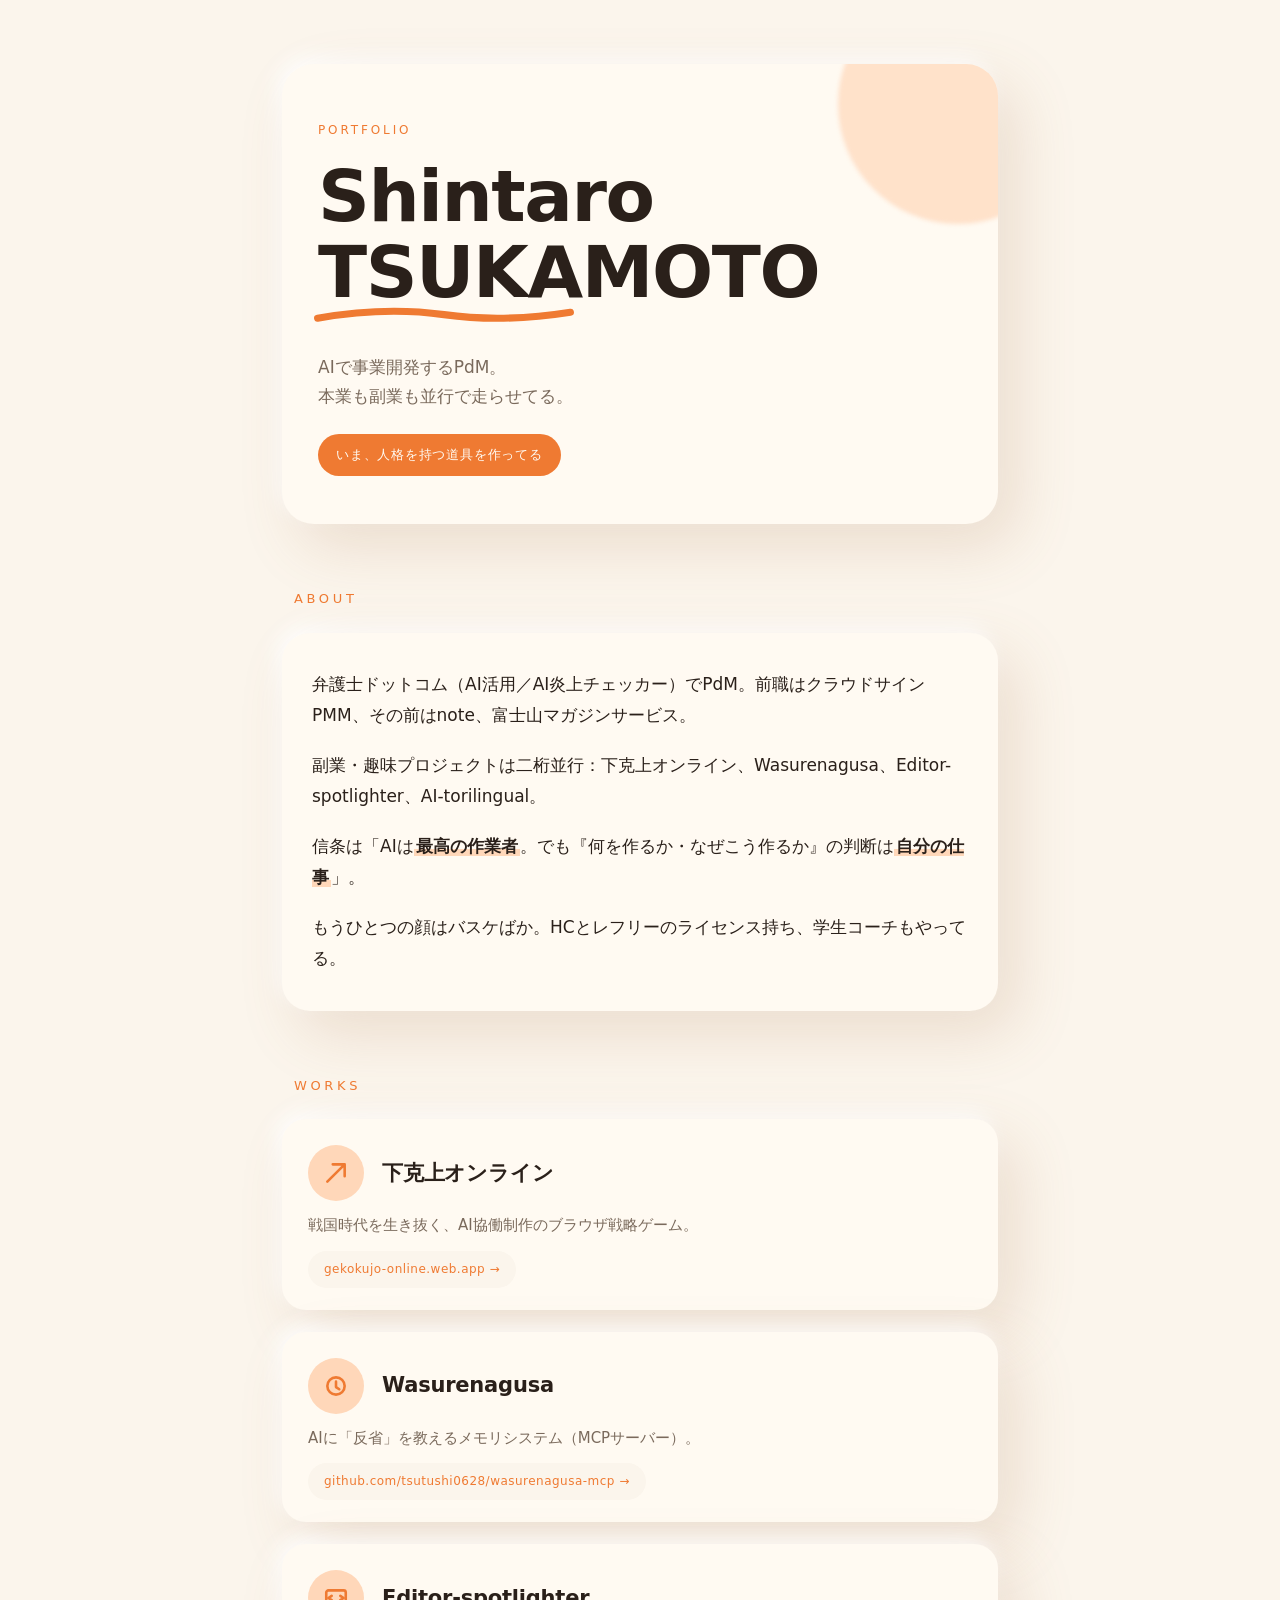
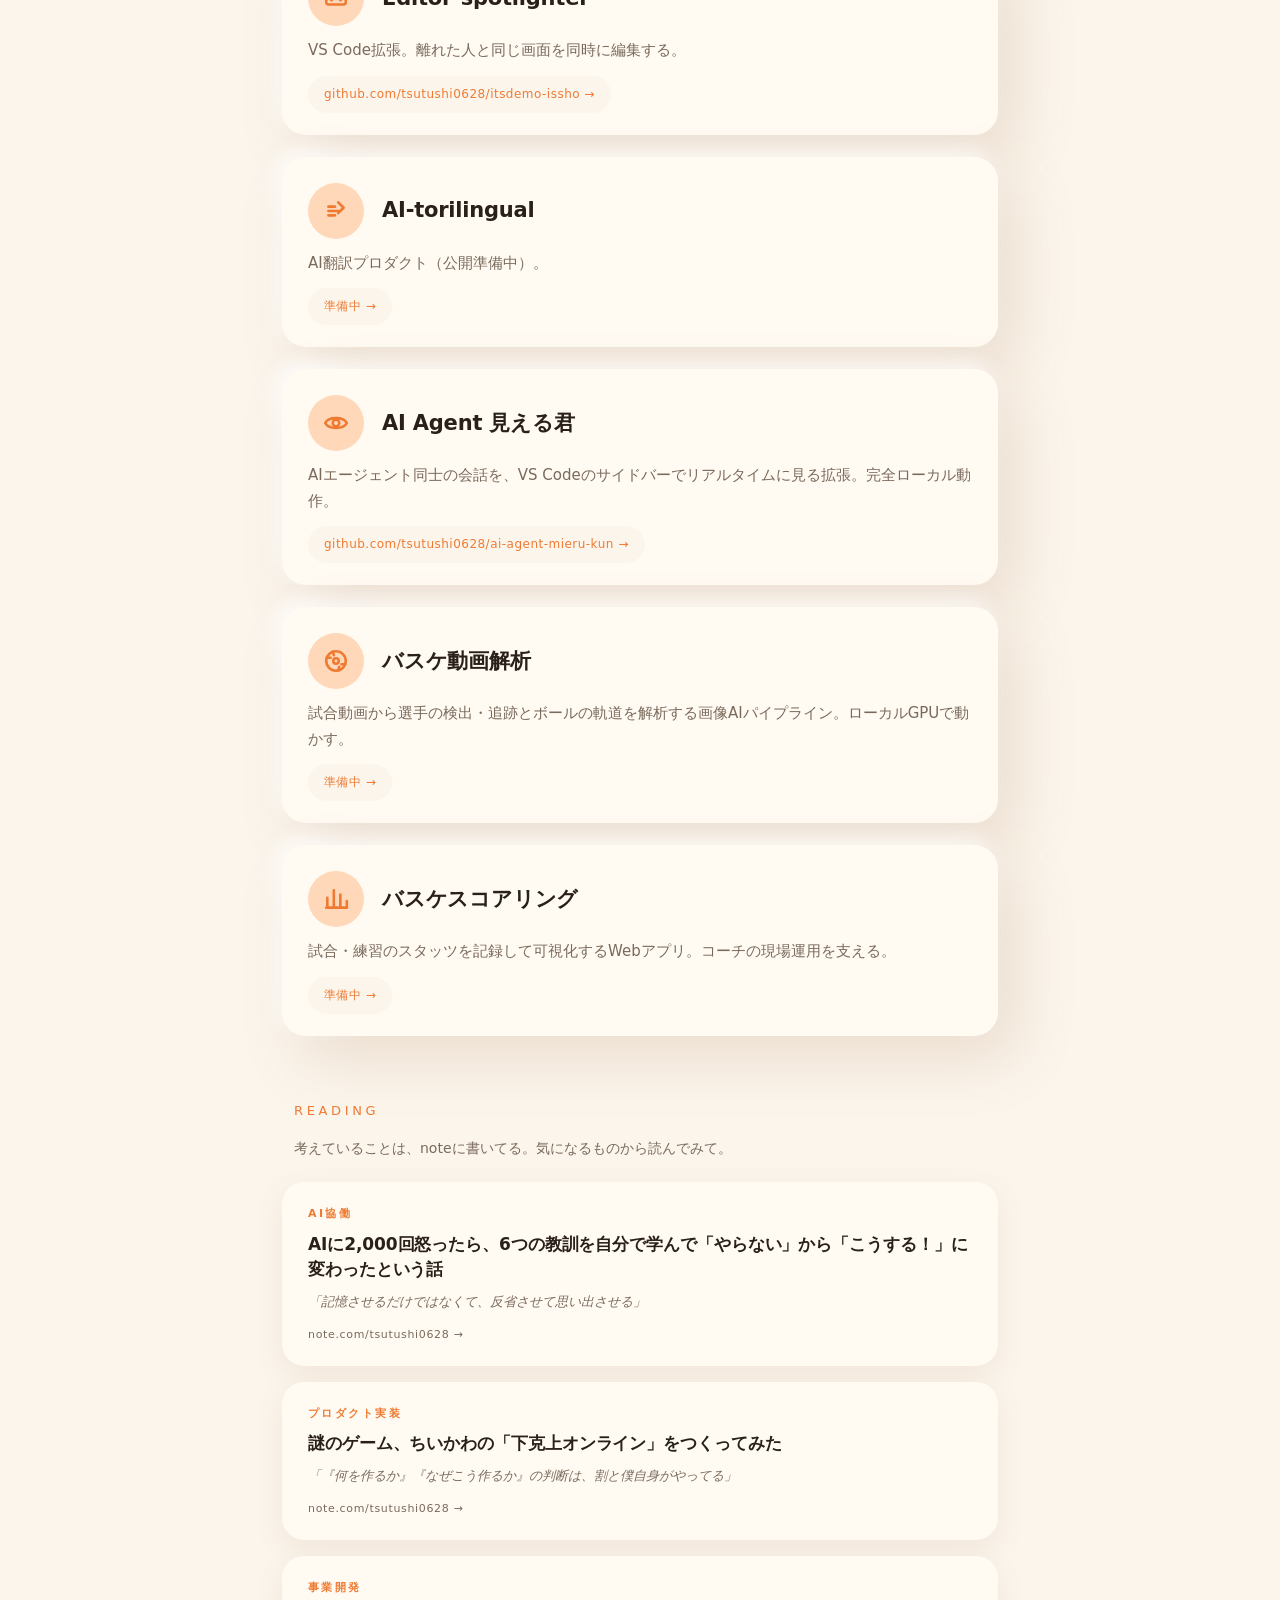
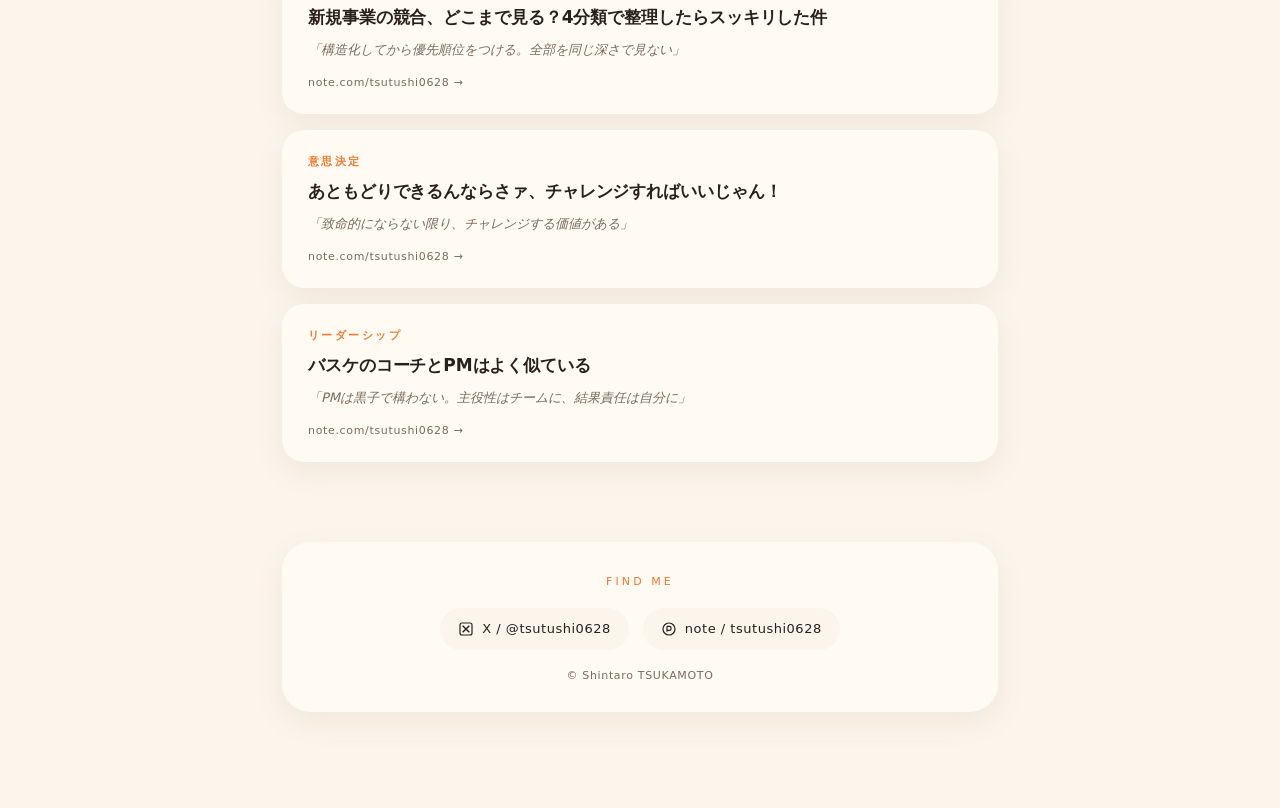
==== public/index.html @ 9234f8ce "feat(lp): Works に 見える君・バスケ動画解析・バスケスコアリング を追加 AI Agent 見える君は GitHub リポへリンク。バスケ2件は未デプロイのため準備中表示。  Co-A" ====
<!--
  Shintaro TSUKAMOTO — Personal LP（本実装版）
  Base: mockups/mock-03.html（SOFT / Neumorphism direction）
  Direction: 柔らかい曲面と影、オレンジは差し色。Hero → About → Works → Reading → Footer の縦リズム。CTAボタンは廃止し、note記事への着地で終わる導線。
-->
<!DOCTYPE html>
<html lang="ja">
<head>
<meta charset="UTF-8" />
<meta name="viewport" content="width=device-width, initial-scale=1.0" />
<title>Shintaro TSUKAMOTO — AIで事業開発するPdM</title>
<style>
  :root {
    --bg: #fbf5ec;
    --surface: #fffaf2;
    --ink: #2a201a;
    --mute: #7a6a5c;
    --orange: #ef7a32;
    --orange-soft: #ffd7b9;
    --shadow: 18px 22px 60px rgba(168, 110, 64, 0.18), -6px -8px 20px rgba(255, 255, 255, 0.9);
    --shadow-soft: 0 10px 28px rgba(168, 110, 64, 0.10);
  }
  * { box-sizing: border-box; margin: 0; padding: 0; }
  html, body { background: var(--bg); color: var(--ink); }
  body {
    font-family: "Hiragino Sans", "Helvetica Neue", "Inter", system-ui, sans-serif;
    font-weight: 400;
    line-height: 1.75;
    -webkit-font-smoothing: antialiased;
  }
  .page {
    max-width: 760px;
    margin: 0 auto;
    padding: 64px 22px 96px;
  }

  .hero {
    background: var(--surface);
    border-radius: 32px;
    padding: 56px 36px 48px;
    box-shadow: var(--shadow);
    position: relative;
    overflow: hidden;
  }
  .blob {
    position: absolute;
    width: 240px;
    height: 240px;
    background: var(--orange-soft);
    border-radius: 50%;
    top: -80px;
    right: -80px;
    opacity: 0.7;
    filter: blur(2px);
  }
  .hero-eyebrow {
    font-size: 12px;
    letter-spacing: 0.24em;
    color: var(--orange);
    text-transform: uppercase;
    margin-bottom: 18px;
  }
  .hero-name {
    font-size: clamp(40px, 9vw, 72px);
    font-weight: 600;
    letter-spacing: -0.02em;
    line-height: 1.05;
    position: relative;
    display: inline-block;
  }
  .underline-svg {
    display: block;
    margin: -6px 0 0 -4px;
    width: 260px;
    max-width: 80%;
  }
  .hero-role {
    margin-top: 28px;
    font-size: 17px;
    color: var(--mute);
    max-width: 460px;
    line-height: 1.65;
  }
  .hero-tag {
    display: inline-block;
    margin-top: 24px;
    background: var(--orange);
    color: #fffaf2;
    padding: 10px 18px;
    border-radius: 999px;
    font-size: 13px;
    letter-spacing: 0.06em;
  }

  .section { margin-top: 64px; }
  .section-title {
    font-size: 13px;
    letter-spacing: 0.28em;
    color: var(--orange);
    text-transform: uppercase;
    margin-bottom: 22px;
    padding-left: 12px;
  }
  .section-lead {
    font-size: 14px;
    color: var(--mute);
    line-height: 1.7;
    margin: -8px 0 22px;
    padding-left: 12px;
    max-width: 600px;
  }

  .about-card {
    background: var(--surface);
    border-radius: 28px;
    padding: 36px 30px;
    box-shadow: var(--shadow);
  }
  .about-card p {
    font-size: 17px;
    color: var(--ink);
    line-height: 1.85;
    margin-bottom: 18px;
  }
  .about-card p:last-child { margin-bottom: 0; }
  .about-card .accent-wave {
    background: linear-gradient(transparent 65%, var(--orange-soft) 65%);
    padding: 0 2px;
    font-weight: 600;
  }

  .works {
    display: flex;
    flex-direction: column;
    gap: 22px;
  }
  .work {
    background: var(--surface);
    border-radius: 24px;
    padding: 26px 26px 22px;
    box-shadow: var(--shadow);
    text-decoration: none;
    color: var(--ink);
    transition: transform 0.18s ease;
    display: block;
  }
  .work:hover { transform: translateY(-3px); }
  .work-row {
    display: flex;
    align-items: center;
    gap: 18px;
    margin-bottom: 12px;
  }
  .work-emoji-circle {
    width: 56px;
    height: 56px;
    border-radius: 50%;
    background: var(--orange-soft);
    display: flex;
    align-items: center;
    justify-content: center;
    flex-shrink: 0;
  }
  .work-emoji-circle svg { width: 26px; height: 26px; }
  .work-title {
    font-size: 21px;
    font-weight: 600;
    letter-spacing: -0.01em;
  }
  .work-desc {
    font-size: 15px;
    color: var(--mute);
    line-height: 1.7;
    margin-bottom: 12px;
  }
  .work-link {
    display: inline-block;
    background: var(--bg);
    color: var(--orange);
    padding: 8px 16px;
    border-radius: 999px;
    font-size: 12px;
    letter-spacing: 0.04em;
  }

  .readings {
    display: flex;
    flex-direction: column;
    gap: 16px;
  }
  .reading {
    background: var(--surface);
    border-radius: 22px;
    padding: 22px 26px;
    box-shadow: var(--shadow-soft);
    text-decoration: none;
    color: var(--ink);
    display: flex;
    flex-direction: column;
    gap: 8px;
    transition: transform 0.18s ease, box-shadow 0.18s ease;
  }
  .reading:hover {
    transform: translateY(-2px);
    box-shadow: var(--shadow);
  }
  .reading-cat {
    font-size: 11px;
    letter-spacing: 0.22em;
    color: var(--orange);
    text-transform: uppercase;
    font-weight: 600;
  }
  .reading-title {
    font-size: 17px;
    font-weight: 600;
    line-height: 1.5;
    letter-spacing: -0.005em;
  }
  .reading-quote {
    font-size: 13px;
    color: var(--mute);
    line-height: 1.7;
    font-style: italic;
  }
  .reading-meta {
    margin-top: 4px;
    font-size: 11px;
    letter-spacing: 0.06em;
    color: var(--mute);
  }

  footer.foot {
    margin-top: 80px;
    background: var(--surface);
    border-radius: 28px;
    padding: 30px 30px 26px;
    box-shadow: var(--shadow-soft);
    display: flex;
    flex-direction: column;
    gap: 16px;
    align-items: center;
    text-align: center;
  }
  .foot-label {
    font-size: 11px;
    letter-spacing: 0.28em;
    color: var(--orange);
    text-transform: uppercase;
  }
  .foot-social {
    display: flex;
    gap: 14px;
  }
  .foot-social a {
    display: inline-flex;
    align-items: center;
    gap: 8px;
    text-decoration: none;
    color: var(--ink);
    background: var(--bg);
    padding: 10px 18px;
    border-radius: 999px;
    font-size: 13px;
    letter-spacing: 0.04em;
    transition: transform 0.18s ease, color 0.18s ease;
  }
  .foot-social a:hover { transform: translateY(-2px); color: var(--orange); }
  .foot-social svg { width: 16px; height: 16px; }
  .foot-copy {
    font-size: 11px;
    color: var(--mute);
    letter-spacing: 0.06em;
  }
</style>
</head>
<body>
  <main class="page">

    <section class="hero">
      <div class="blob"></div>
      <div class="hero-eyebrow">Portfolio</div>
      <h1 class="hero-name">Shintaro<br />TSUKAMOTO</h1>
      <svg class="underline-svg" viewBox="0 0 220 18" xmlns="http://www.w3.org/2000/svg" aria-hidden="true">
        <path d="M3 12 Q 60 2 110 9 T 217 7" fill="none" stroke="#ef7a32" stroke-width="6" stroke-linecap="round" />
      </svg>
      <p class="hero-role">AIで事業開発するPdM。<br />本業も副業も並行で走らせてる。</p>
      <span class="hero-tag">いま、人格を持つ道具を作ってる</span>
    </section>

    <section class="section">
      <div class="section-title">About</div>
      <div class="about-card">
        <p>弁護士ドットコム（AI活用／AI炎上チェッカー）でPdM。前職はクラウドサインPMM、その前はnote、富士山マガジンサービス。</p>
        <p>副業・趣味プロジェクトは二桁並行：下克上オンライン、Wasurenagusa、Editor-spotlighter、AI-torilingual。</p>
        <p>信条は「AIは<span class="accent-wave">最高の作業者</span>。でも『何を作るか・なぜこう作るか』の判断は<span class="accent-wave">自分の仕事</span>」。</p>
        <p>もうひとつの顔はバスケばか。HCとレフリーのライセンス持ち、学生コーチもやってる。</p>
      </div>
    </section>

    <section class="section">
      <div class="section-title">Works</div>
      <div class="works">
        <a class="work" href="https://gekokujo-online.web.app" target="_blank" rel="noopener noreferrer">
          <div class="work-row">
            <div class="work-emoji-circle">
              <svg viewBox="0 0 24 24" fill="none" stroke="#ef7a32" stroke-width="2.4" stroke-linecap="round" stroke-linejoin="round"><path d="M4 20 L20 4 M9 4 H20 V15"/></svg>
            </div>
            <div class="work-title">下克上オンライン</div>
          </div>
          <p class="work-desc">戦国時代を生き抜く、AI協働制作のブラウザ戦略ゲーム。</p>
          <span class="work-link">gekokujo-online.web.app →</span>
        </a>
        <a class="work" href="https://github.com/tsutushi0628/wasurenagusa-mcp" target="_blank" rel="noopener noreferrer">
          <div class="work-row">
            <div class="work-emoji-circle">
              <svg viewBox="0 0 24 24" fill="none" stroke="#ef7a32" stroke-width="2.4" stroke-linecap="round" stroke-linejoin="round"><circle cx="12" cy="12" r="8"/><path d="M12 8 v5 l3 2"/></svg>
            </div>
            <div class="work-title">Wasurenagusa</div>
          </div>
          <p class="work-desc">AIに「反省」を教えるメモリシステム（MCPサーバー）。</p>
          <span class="work-link">github.com/tsutushi0628/wasurenagusa-mcp →</span>
        </a>
        <a class="work" href="https://github.com/tsutushi0628/itsdemo-issho" target="_blank" rel="noopener noreferrer">
          <div class="work-row">
            <div class="work-emoji-circle">
              <svg viewBox="0 0 24 24" fill="none" stroke="#ef7a32" stroke-width="2.4" stroke-linecap="round" stroke-linejoin="round"><rect x="3" y="5" width="18" height="13" rx="2"/><path d="M8 10 l-3 2 l3 2 M16 10 l3 2 l-3 2"/></svg>
            </div>
            <div class="work-title">Editor-spotlighter</div>
          </div>
          <p class="work-desc">VS Code拡張。離れた人と同じ画面を同時に編集する。</p>
          <span class="work-link">github.com/tsutushi0628/itsdemo-issho →</span>
        </a>
        <a class="work" href="#" target="_blank" rel="noopener noreferrer">
          <div class="work-row">
            <div class="work-emoji-circle">
              <svg viewBox="0 0 24 24" fill="none" stroke="#ef7a32" stroke-width="2.4" stroke-linecap="round" stroke-linejoin="round"><path d="M5 8 h6 M5 12 h10 M5 16 h6 M14 4 l5 5 l-5 5"/></svg>
            </div>
            <div class="work-title">AI-torilingual</div>
          </div>
          <p class="work-desc">AI翻訳プロダクト（公開準備中）。</p>
          <span class="work-link">準備中 →</span>
          <!-- URL未確定 -->
        </a>
        <a class="work" href="https://github.com/tsutushi0628/ai-agent-mieru-kun" target="_blank" rel="noopener noreferrer">
          <div class="work-row">
            <div class="work-emoji-circle">
              <svg viewBox="0 0 24 24" fill="none" stroke="#ef7a32" stroke-width="2.4" stroke-linecap="round" stroke-linejoin="round"><path d="M2 12 C5 6 19 6 22 12 C19 18 5 18 2 12 Z"/><circle cx="12" cy="12" r="3"/></svg>
            </div>
            <div class="work-title">AI Agent 見える君</div>
          </div>
          <p class="work-desc">AIエージェント同士の会話を、VS Codeのサイドバーでリアルタイムに見る拡張。完全ローカル動作。</p>
          <span class="work-link">github.com/tsutushi0628/ai-agent-mieru-kun →</span>
        </a>
        <a class="work" href="#" target="_blank" rel="noopener noreferrer">
          <div class="work-row">
            <div class="work-emoji-circle">
              <svg viewBox="0 0 24 24" fill="none" stroke="#ef7a32" stroke-width="2.4" stroke-linecap="round" stroke-linejoin="round"><circle cx="12" cy="12" r="9"/><circle cx="12" cy="12" r="2.5"/><path d="M3.5 9 H7 M17 15 H20.5 M9 3.4 L10 6.6 M14 20.6 L15 17.4"/></svg>
            </div>
            <div class="work-title">バスケ動画解析</div>
          </div>
          <p class="work-desc">試合動画から選手の検出・追跡とボールの軌道を解析する画像AIパイプライン。ローカルGPUで動かす。</p>
          <span class="work-link">準備中 →</span>
          <!-- ai-basketball-coach / OSS別リポ切り出し構想中 -->
        </a>
        <a class="work" href="#" target="_blank" rel="noopener noreferrer">
          <div class="work-row">
            <div class="work-emoji-circle">
              <svg viewBox="0 0 24 24" fill="none" stroke="#ef7a32" stroke-width="2.4" stroke-linecap="round" stroke-linejoin="round"><path d="M4 20 V11 M10 20 V4 M16 20 V8 M22 20 V14 M3 20 H22"/></svg>
            </div>
            <div class="work-title">バスケスコアリング</div>
          </div>
          <p class="work-desc">試合・練習のスタッツを記録して可視化するWebアプリ。コーチの現場運用を支える。</p>
          <span class="work-link">準備中 →</span>
          <!-- ai-basketball-coach / 未デプロイ -->
        </a>
      </div>
    </section>

    <section class="section">
      <div class="section-title">Reading</div>
      <p class="section-lead">考えていることは、noteに書いてる。気になるものから読んでみて。</p>
      <div class="readings">
        <a class="reading" href="https://note.com/tsutushi0628/n/nb92890b3700c" target="_blank" rel="noopener noreferrer">
          <span class="reading-cat">AI協働</span>
          <span class="reading-title">AIに2,000回怒ったら、6つの教訓を自分で学んで「やらない」から「こうする！」に変わったという話</span>
          <span class="reading-quote">「記憶させるだけではなくて、反省させて思い出させる」</span>
          <span class="reading-meta">note.com/tsutushi0628 →</span>
        </a>
        <a class="reading" href="https://note.com/tsutushi0628/n/nfb6c53230dd0" target="_blank" rel="noopener noreferrer">
          <span class="reading-cat">プロダクト実装</span>
          <span class="reading-title">謎のゲーム、ちいかわの「下克上オンライン」をつくってみた</span>
          <span class="reading-quote">「『何を作るか』『なぜこう作るか』の判断は、割と僕自身がやってる」</span>
          <span class="reading-meta">note.com/tsutushi0628 →</span>
        </a>
        <a class="reading" href="https://note.com/tsutushi0628/n/nbb21e98e69c5" target="_blank" rel="noopener noreferrer">
          <span class="reading-cat">事業開発</span>
          <span class="reading-title">新規事業の競合、どこまで見る？4分類で整理したらスッキリした件</span>
          <span class="reading-quote">「構造化してから優先順位をつける。全部を同じ深さで見ない」</span>
          <span class="reading-meta">note.com/tsutushi0628 →</span>
        </a>
        <a class="reading" href="https://note.com/tsutushi0628/n/n8602666b1f25" target="_blank" rel="noopener noreferrer">
          <span class="reading-cat">意思決定</span>
          <span class="reading-title">あともどりできるんならさァ、チャレンジすればいいじゃん！</span>
          <span class="reading-quote">「致命的にならない限り、チャレンジする価値がある」</span>
          <span class="reading-meta">note.com/tsutushi0628 →</span>
        </a>
        <a class="reading" href="https://note.com/tsutushi0628/n/n48415a218a15" target="_blank" rel="noopener noreferrer">
          <span class="reading-cat">リーダーシップ</span>
          <span class="reading-title">バスケのコーチとPMはよく似ている</span>
          <span class="reading-quote">「PMは黒子で構わない。主役性はチームに、結果責任は自分に」</span>
          <span class="reading-meta">note.com/tsutushi0628 →</span>
        </a>
      </div>
    </section>

    <footer class="foot">
      <div class="foot-label">Find me</div>
      <div class="foot-social">
        <a href="https://x.com/tsutushi0628" target="_blank" rel="noopener noreferrer" aria-label="X (@tsutushi0628)">
          <svg viewBox="0 0 24 24" fill="none" stroke="currentColor" stroke-width="1.8" aria-hidden="true">
            <rect x="3" y="3" width="18" height="18" rx="3"/>
            <path d="M7 7 L17 17 M17 7 L7 17" stroke-width="2.2"/>
          </svg>
          <span>X / @tsutushi0628</span>
        </a>
        <a href="https://note.com/tsutushi0628" target="_blank" rel="noopener noreferrer" aria-label="note (@tsutushi0628)">
          <svg viewBox="0 0 24 24" fill="none" stroke="currentColor" stroke-width="1.8" aria-hidden="true">
            <circle cx="12" cy="12" r="9"/>
            <path d="M9 8 V16 M9 8 H13 A2 2 0 0 1 15 10 V12 A2 2 0 0 1 13 14 H9" stroke-width="1.8"/>
          </svg>
          <span>note / tsutushi0628</span>
        </a>
      </div>
      <div class="foot-copy">© Shintaro TSUKAMOTO</div>
    </footer>

  </main>
</body>
</html>
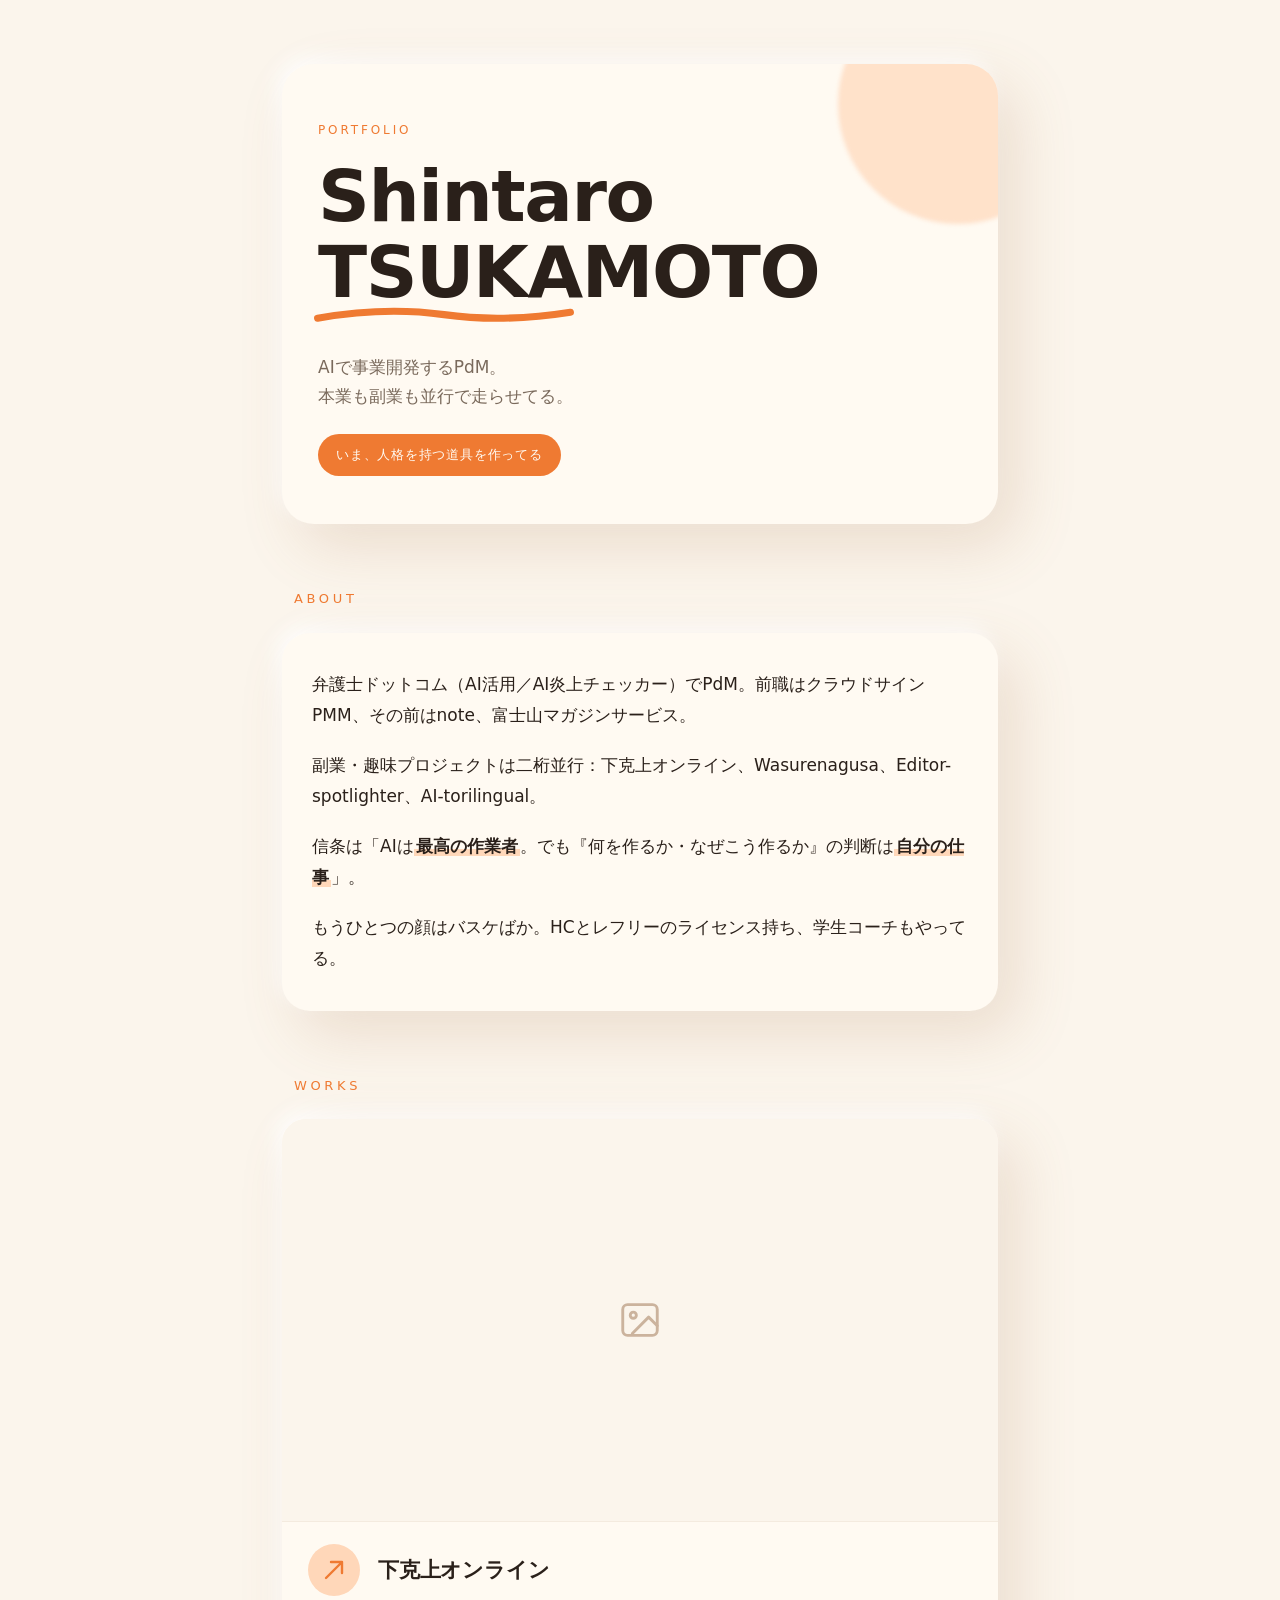
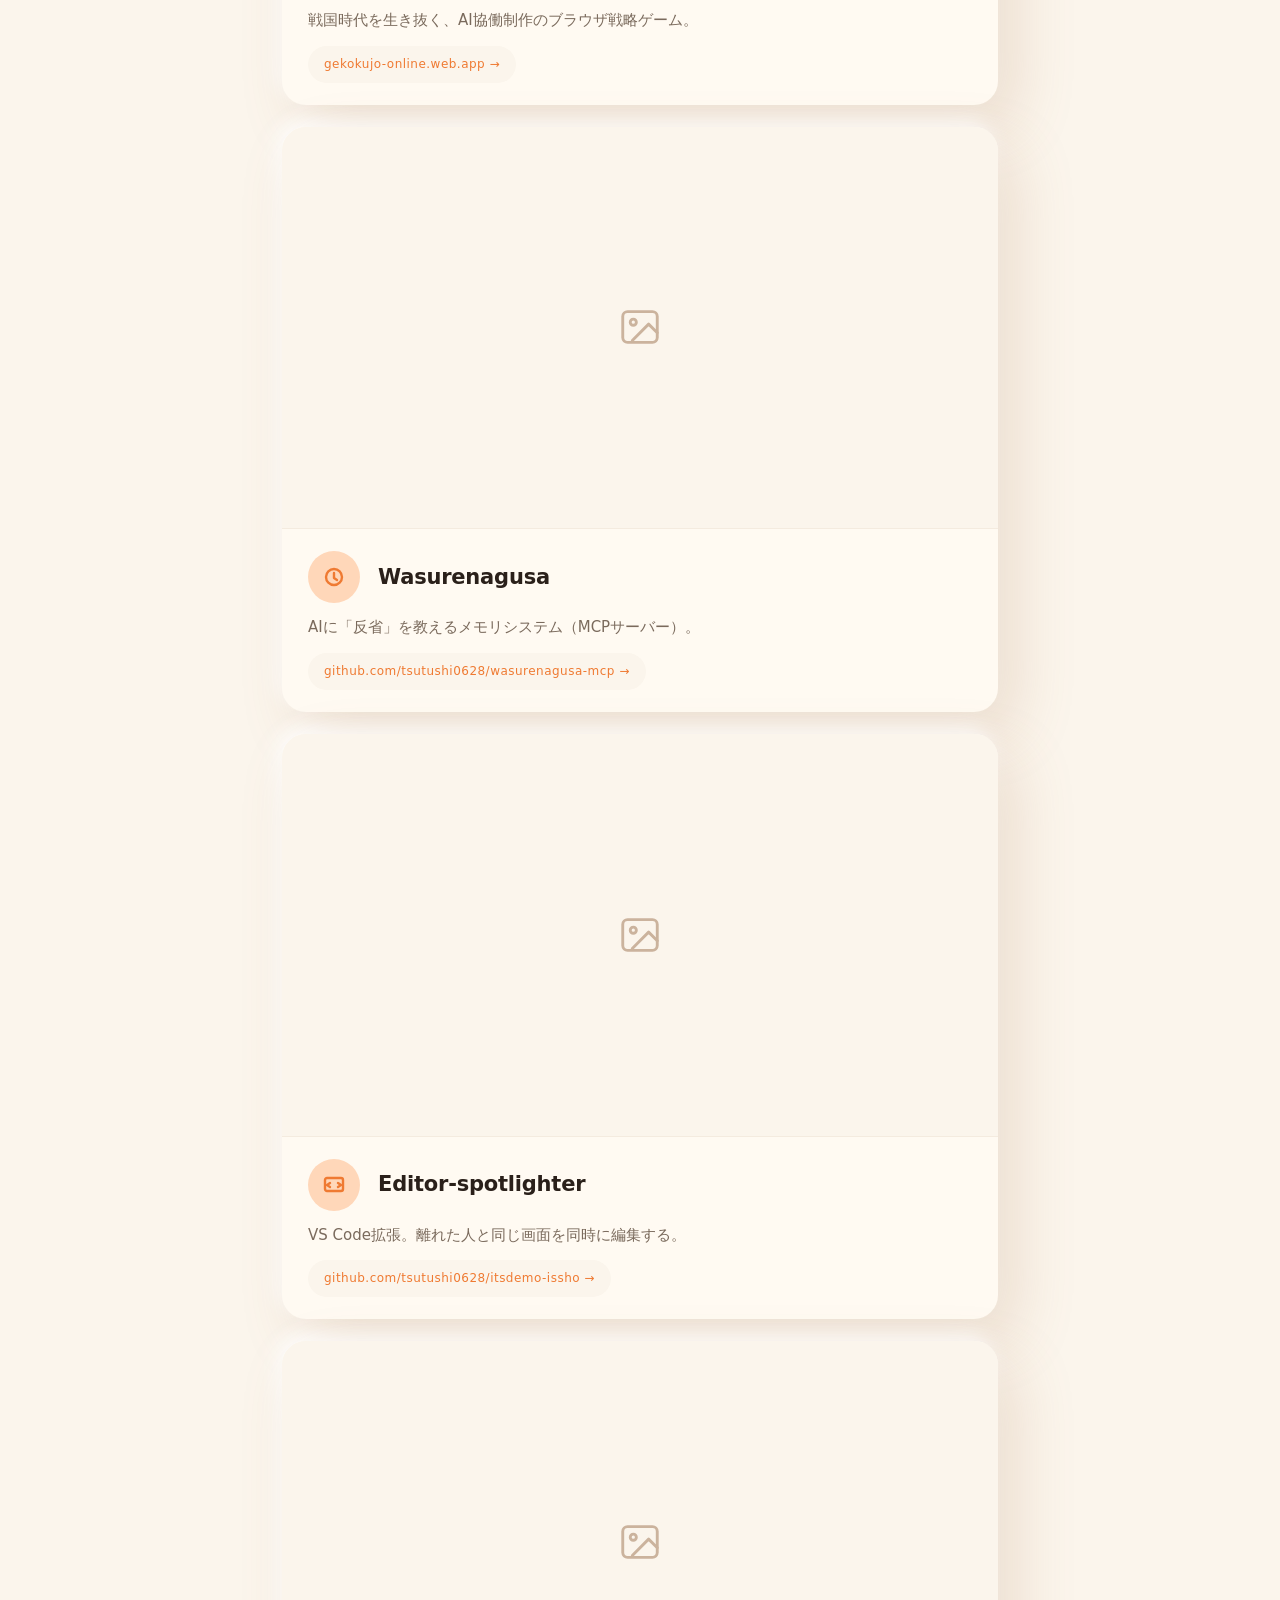
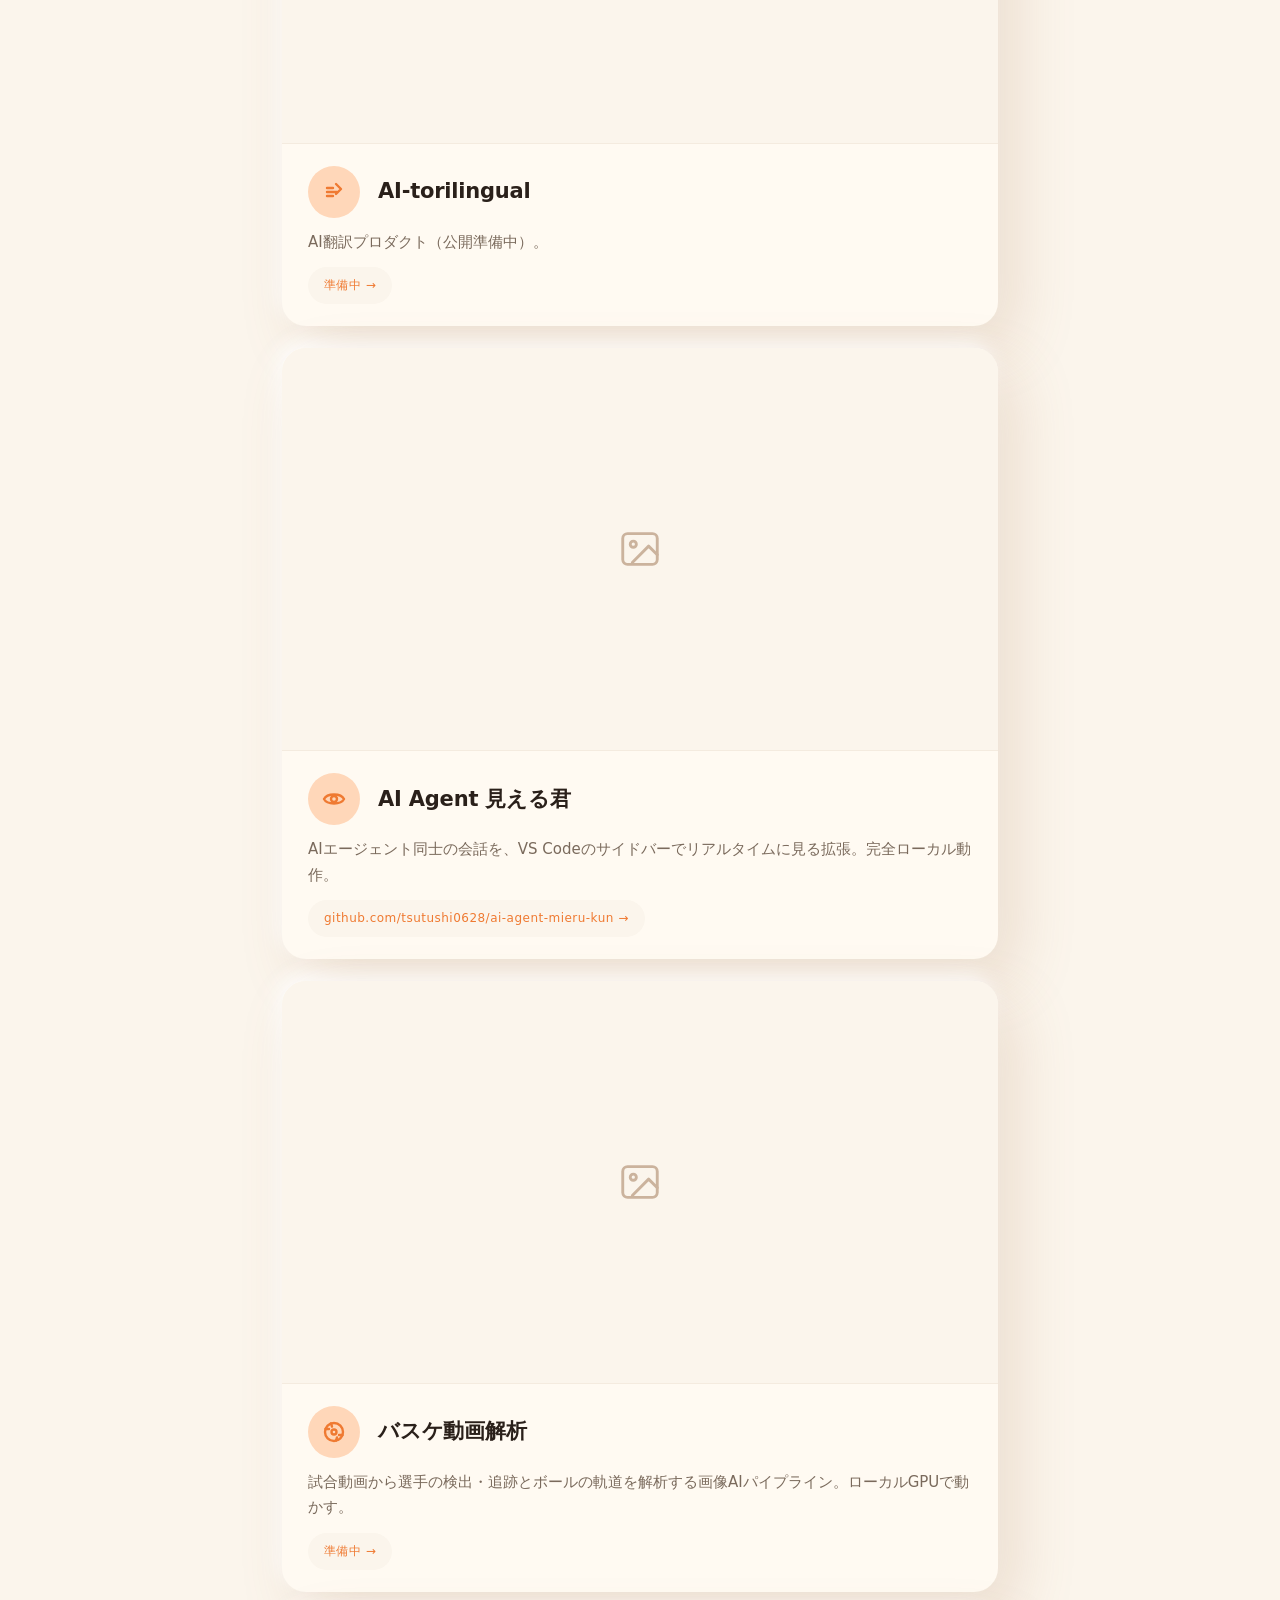
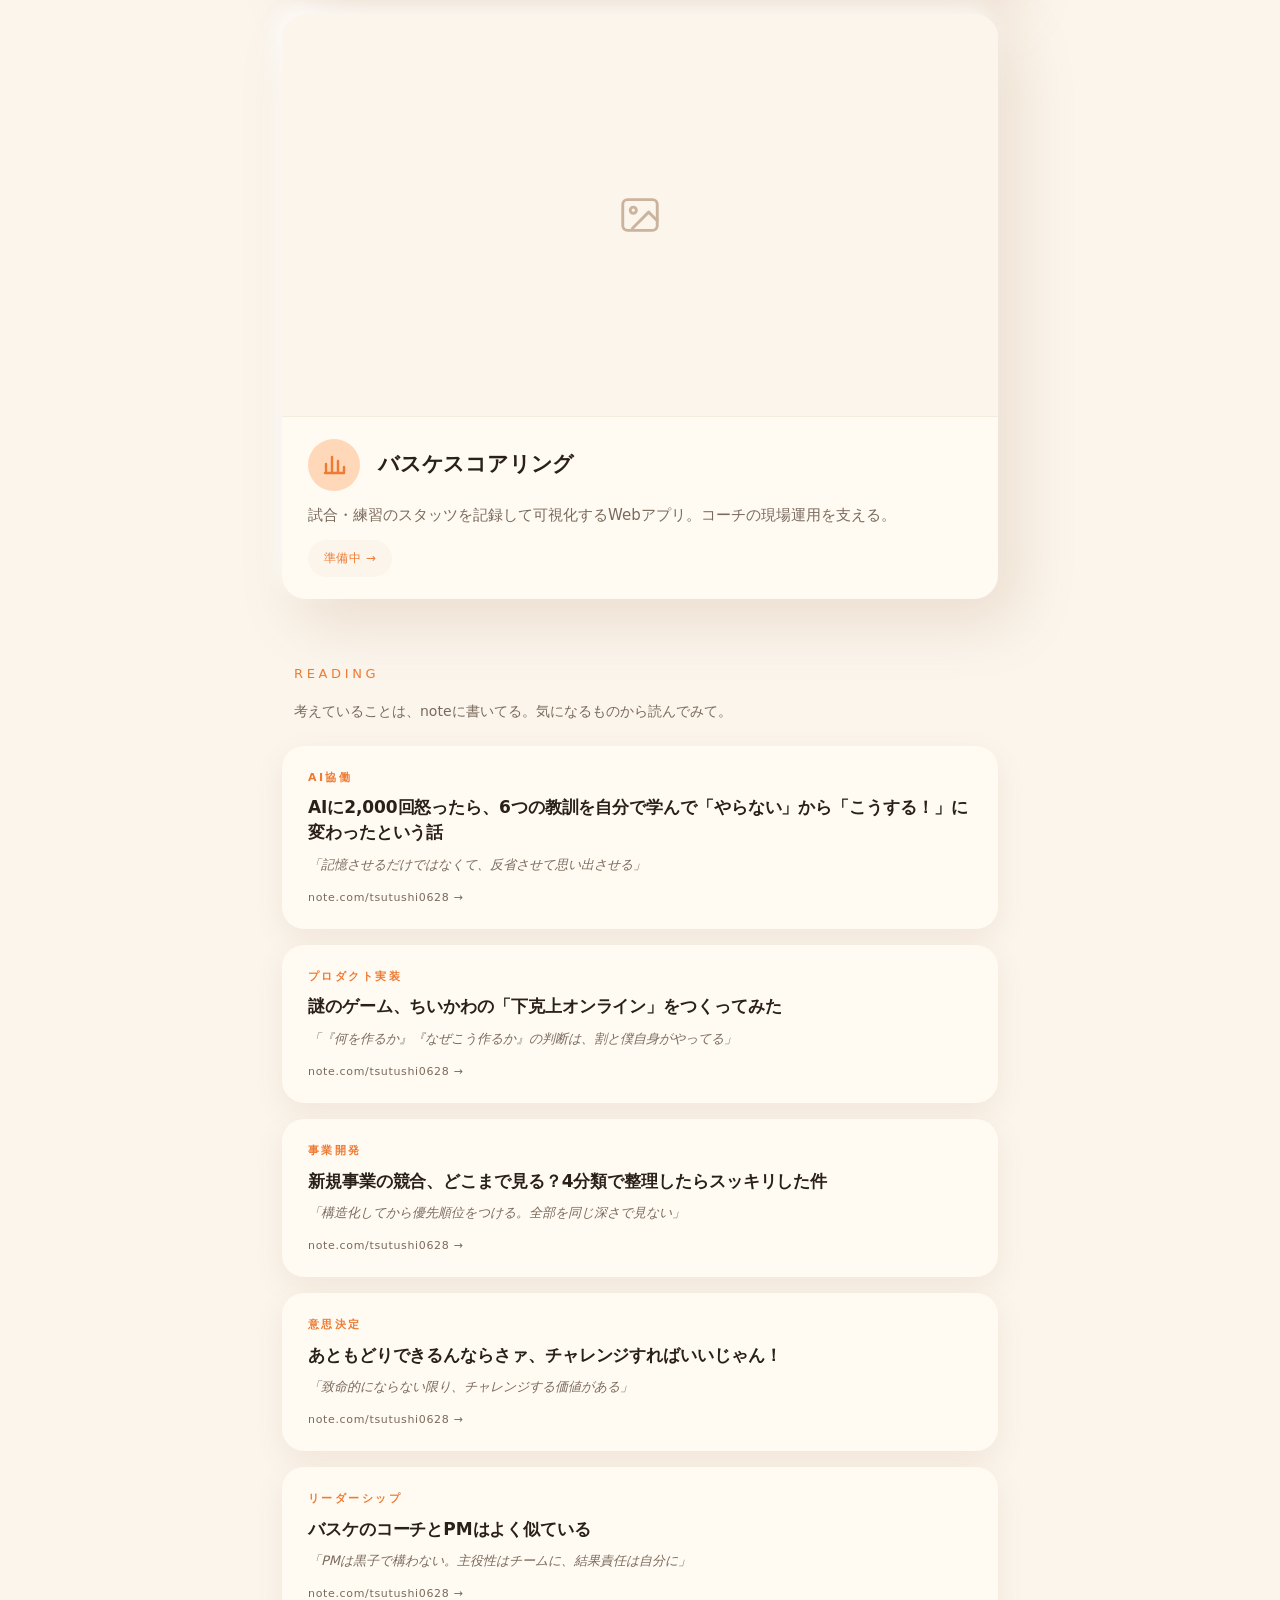
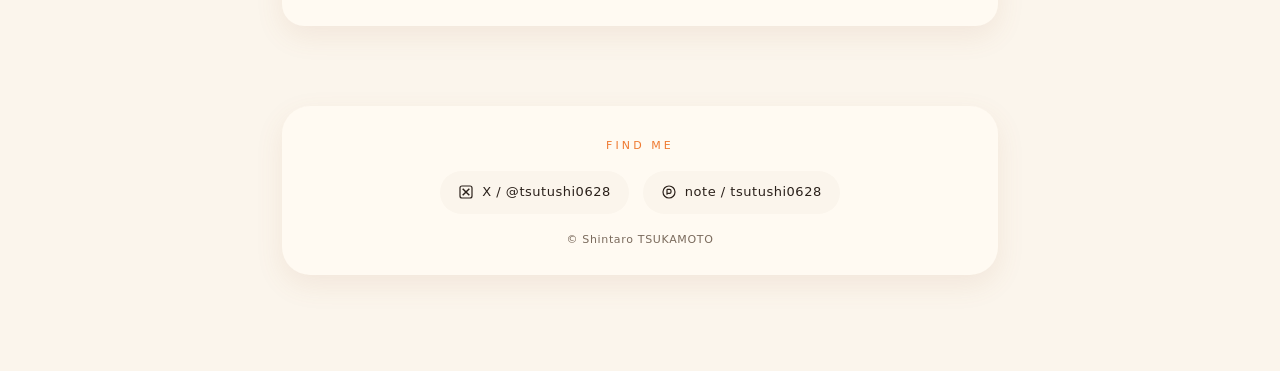
==== commit 6f993bb4: "feat(lp): CSSを外部化しWorksにスクショ枠を追加、軽く整える - インラインCSSを public/css/style.css へ分離 - 各プロダクトカードにスクリーンショット枠（i" ====
--- a/public/index.html
+++ b/public/index.html
@@ -1,7 +1,7 @@
 <!--
   Shintaro TSUKAMOTO — Personal LP（本実装版）
-  Base: mockups/mock-03.html（SOFT / Neumorphism direction）
-  Direction: 柔らかい曲面と影、オレンジは差し色。Hero → About → Works → Reading → Footer の縦リズム。CTAボタンは廃止し、note記事への着地で終わる導線。
+  Direction: SOFT / Neumorphism。柔らかい曲面と影、オレンジは差し色。
+  スタイルは css/style.css に外部化。Works 各カードにスクリーンショット枠（images/{slug}.png）。
 -->
 <!DOCTYPE html>
 <html lang="ja">
@@ -9,270 +9,7 @@
 <meta charset="UTF-8" />
 <meta name="viewport" content="width=device-width, initial-scale=1.0" />
 <title>Shintaro TSUKAMOTO — AIで事業開発するPdM</title>
-<style>
-  :root {
-    --bg: #fbf5ec;
-    --surface: #fffaf2;
-    --ink: #2a201a;
-    --mute: #7a6a5c;
-    --orange: #ef7a32;
-    --orange-soft: #ffd7b9;
-    --shadow: 18px 22px 60px rgba(168, 110, 64, 0.18), -6px -8px 20px rgba(255, 255, 255, 0.9);
-    --shadow-soft: 0 10px 28px rgba(168, 110, 64, 0.10);
-  }
-  * { box-sizing: border-box; margin: 0; padding: 0; }
-  html, body { background: var(--bg); color: var(--ink); }
-  body {
-    font-family: "Hiragino Sans", "Helvetica Neue", "Inter", system-ui, sans-serif;
-    font-weight: 400;
-    line-height: 1.75;
-    -webkit-font-smoothing: antialiased;
-  }
-  .page {
-    max-width: 760px;
-    margin: 0 auto;
-    padding: 64px 22px 96px;
-  }
-
-  .hero {
-    background: var(--surface);
-    border-radius: 32px;
-    padding: 56px 36px 48px;
-    box-shadow: var(--shadow);
-    position: relative;
-    overflow: hidden;
-  }
-  .blob {
-    position: absolute;
-    width: 240px;
-    height: 240px;
-    background: var(--orange-soft);
-    border-radius: 50%;
-    top: -80px;
-    right: -80px;
-    opacity: 0.7;
-    filter: blur(2px);
-  }
-  .hero-eyebrow {
-    font-size: 12px;
-    letter-spacing: 0.24em;
-    color: var(--orange);
-    text-transform: uppercase;
-    margin-bottom: 18px;
-  }
-  .hero-name {
-    font-size: clamp(40px, 9vw, 72px);
-    font-weight: 600;
-    letter-spacing: -0.02em;
-    line-height: 1.05;
-    position: relative;
-    display: inline-block;
-  }
-  .underline-svg {
-    display: block;
-    margin: -6px 0 0 -4px;
-    width: 260px;
-    max-width: 80%;
-  }
-  .hero-role {
-    margin-top: 28px;
-    font-size: 17px;
-    color: var(--mute);
-    max-width: 460px;
-    line-height: 1.65;
-  }
-  .hero-tag {
-    display: inline-block;
-    margin-top: 24px;
-    background: var(--orange);
-    color: #fffaf2;
-    padding: 10px 18px;
-    border-radius: 999px;
-    font-size: 13px;
-    letter-spacing: 0.06em;
-  }
-
-  .section { margin-top: 64px; }
-  .section-title {
-    font-size: 13px;
-    letter-spacing: 0.28em;
-    color: var(--orange);
-    text-transform: uppercase;
-    margin-bottom: 22px;
-    padding-left: 12px;
-  }
-  .section-lead {
-    font-size: 14px;
-    color: var(--mute);
-    line-height: 1.7;
-    margin: -8px 0 22px;
-    padding-left: 12px;
-    max-width: 600px;
-  }
-
-  .about-card {
-    background: var(--surface);
-    border-radius: 28px;
-    padding: 36px 30px;
-    box-shadow: var(--shadow);
-  }
-  .about-card p {
-    font-size: 17px;
-    color: var(--ink);
-    line-height: 1.85;
-    margin-bottom: 18px;
-  }
-  .about-card p:last-child { margin-bottom: 0; }
-  .about-card .accent-wave {
-    background: linear-gradient(transparent 65%, var(--orange-soft) 65%);
-    padding: 0 2px;
-    font-weight: 600;
-  }
-
-  .works {
-    display: flex;
-    flex-direction: column;
-    gap: 22px;
-  }
-  .work {
-    background: var(--surface);
-    border-radius: 24px;
-    padding: 26px 26px 22px;
-    box-shadow: var(--shadow);
-    text-decoration: none;
-    color: var(--ink);
-    transition: transform 0.18s ease;
-    display: block;
-  }
-  .work:hover { transform: translateY(-3px); }
-  .work-row {
-    display: flex;
-    align-items: center;
-    gap: 18px;
-    margin-bottom: 12px;
-  }
-  .work-emoji-circle {
-    width: 56px;
-    height: 56px;
-    border-radius: 50%;
-    background: var(--orange-soft);
-    display: flex;
-    align-items: center;
-    justify-content: center;
-    flex-shrink: 0;
-  }
-  .work-emoji-circle svg { width: 26px; height: 26px; }
-  .work-title {
-    font-size: 21px;
-    font-weight: 600;
-    letter-spacing: -0.01em;
-  }
-  .work-desc {
-    font-size: 15px;
-    color: var(--mute);
-    line-height: 1.7;
-    margin-bottom: 12px;
-  }
-  .work-link {
-    display: inline-block;
-    background: var(--bg);
-    color: var(--orange);
-    padding: 8px 16px;
-    border-radius: 999px;
-    font-size: 12px;
-    letter-spacing: 0.04em;
-  }
-
-  .readings {
-    display: flex;
-    flex-direction: column;
-    gap: 16px;
-  }
-  .reading {
-    background: var(--surface);
-    border-radius: 22px;
-    padding: 22px 26px;
-    box-shadow: var(--shadow-soft);
-    text-decoration: none;
-    color: var(--ink);
-    display: flex;
-    flex-direction: column;
-    gap: 8px;
-    transition: transform 0.18s ease, box-shadow 0.18s ease;
-  }
-  .reading:hover {
-    transform: translateY(-2px);
-    box-shadow: var(--shadow);
-  }
-  .reading-cat {
-    font-size: 11px;
-    letter-spacing: 0.22em;
-    color: var(--orange);
-    text-transform: uppercase;
-    font-weight: 600;
-  }
-  .reading-title {
-    font-size: 17px;
-    font-weight: 600;
-    line-height: 1.5;
-    letter-spacing: -0.005em;
-  }
-  .reading-quote {
-    font-size: 13px;
-    color: var(--mute);
-    line-height: 1.7;
-    font-style: italic;
-  }
-  .reading-meta {
-    margin-top: 4px;
-    font-size: 11px;
-    letter-spacing: 0.06em;
-    color: var(--mute);
-  }
-
-  footer.foot {
-    margin-top: 80px;
-    background: var(--surface);
-    border-radius: 28px;
-    padding: 30px 30px 26px;
-    box-shadow: var(--shadow-soft);
-    display: flex;
-    flex-direction: column;
-    gap: 16px;
-    align-items: center;
-    text-align: center;
-  }
-  .foot-label {
-    font-size: 11px;
-    letter-spacing: 0.28em;
-    color: var(--orange);
-    text-transform: uppercase;
-  }
-  .foot-social {
-    display: flex;
-    gap: 14px;
-  }
-  .foot-social a {
-    display: inline-flex;
-    align-items: center;
-    gap: 8px;
-    text-decoration: none;
-    color: var(--ink);
-    background: var(--bg);
-    padding: 10px 18px;
-    border-radius: 999px;
-    font-size: 13px;
-    letter-spacing: 0.04em;
-    transition: transform 0.18s ease, color 0.18s ease;
-  }
-  .foot-social a:hover { transform: translateY(-2px); color: var(--orange); }
-  .foot-social svg { width: 16px; height: 16px; }
-  .foot-copy {
-    font-size: 11px;
-    color: var(--mute);
-    letter-spacing: 0.06em;
-  }
-</style>
+<link rel="stylesheet" href="css/style.css" />
 </head>
 <body>
   <main class="page">
@@ -302,77 +39,98 @@
       <div class="section-title">Works</div>
       <div class="works">
         <a class="work" href="https://gekokujo-online.web.app" target="_blank" rel="noopener noreferrer">
-          <div class="work-row">
-            <div class="work-emoji-circle">
-              <svg viewBox="0 0 24 24" fill="none" stroke="#ef7a32" stroke-width="2.4" stroke-linecap="round" stroke-linejoin="round"><path d="M4 20 L20 4 M9 4 H20 V15"/></svg>
+          <div class="work-shot"><img src="images/gekokujo-online.png" alt="下克上オンライン のスクリーンショット" loading="lazy" onerror="this.closest('.work-shot').classList.add('is-empty'); this.remove();" /></div>
+          <div class="work-body">
+            <div class="work-row">
+              <div class="work-emoji-circle">
+                <svg viewBox="0 0 24 24" fill="none" stroke="#ef7a32" stroke-width="2.4" stroke-linecap="round" stroke-linejoin="round"><path d="M4 20 L20 4 M9 4 H20 V15"/></svg>
+              </div>
+              <div class="work-title">下克上オンライン</div>
             </div>
-            <div class="work-title">下克上オンライン</div>
+            <p class="work-desc">戦国時代を生き抜く、AI協働制作のブラウザ戦略ゲーム。</p>
+            <span class="work-link">gekokujo-online.web.app →</span>
           </div>
-          <p class="work-desc">戦国時代を生き抜く、AI協働制作のブラウザ戦略ゲーム。</p>
-          <span class="work-link">gekokujo-online.web.app →</span>
         </a>
         <a class="work" href="https://github.com/tsutushi0628/wasurenagusa-mcp" target="_blank" rel="noopener noreferrer">
-          <div class="work-row">
-            <div class="work-emoji-circle">
-              <svg viewBox="0 0 24 24" fill="none" stroke="#ef7a32" stroke-width="2.4" stroke-linecap="round" stroke-linejoin="round"><circle cx="12" cy="12" r="8"/><path d="M12 8 v5 l3 2"/></svg>
+          <div class="work-shot"><img src="images/wasurenagusa.png" alt="Wasurenagusa のスクリーンショット" loading="lazy" onerror="this.closest('.work-shot').classList.add('is-empty'); this.remove();" /></div>
+          <div class="work-body">
+            <div class="work-row">
+              <div class="work-emoji-circle">
+                <svg viewBox="0 0 24 24" fill="none" stroke="#ef7a32" stroke-width="2.4" stroke-linecap="round" stroke-linejoin="round"><circle cx="12" cy="12" r="8"/><path d="M12 8 v5 l3 2"/></svg>
+              </div>
+              <div class="work-title">Wasurenagusa</div>
             </div>
-            <div class="work-title">Wasurenagusa</div>
+            <p class="work-desc">AIに「反省」を教えるメモリシステム（MCPサーバー）。</p>
+            <span class="work-link">github.com/tsutushi0628/wasurenagusa-mcp →</span>
           </div>
-          <p class="work-desc">AIに「反省」を教えるメモリシステム（MCPサーバー）。</p>
-          <span class="work-link">github.com/tsutushi0628/wasurenagusa-mcp →</span>
         </a>
         <a class="work" href="https://github.com/tsutushi0628/itsdemo-issho" target="_blank" rel="noopener noreferrer">
-          <div class="work-row">
-            <div class="work-emoji-circle">
-              <svg viewBox="0 0 24 24" fill="none" stroke="#ef7a32" stroke-width="2.4" stroke-linecap="round" stroke-linejoin="round"><rect x="3" y="5" width="18" height="13" rx="2"/><path d="M8 10 l-3 2 l3 2 M16 10 l3 2 l-3 2"/></svg>
+          <div class="work-shot"><img src="images/editor-spotlighter.png" alt="Editor-spotlighter のスクリーンショット" loading="lazy" onerror="this.closest('.work-shot').classList.add('is-empty'); this.remove();" /></div>
+          <div class="work-body">
+            <div class="work-row">
+              <div class="work-emoji-circle">
+                <svg viewBox="0 0 24 24" fill="none" stroke="#ef7a32" stroke-width="2.4" stroke-linecap="round" stroke-linejoin="round"><rect x="3" y="5" width="18" height="13" rx="2"/><path d="M8 10 l-3 2 l3 2 M16 10 l3 2 l-3 2"/></svg>
+              </div>
+              <div class="work-title">Editor-spotlighter</div>
             </div>
-            <div class="work-title">Editor-spotlighter</div>
+            <p class="work-desc">VS Code拡張。離れた人と同じ画面を同時に編集する。</p>
+            <span class="work-link">github.com/tsutushi0628/itsdemo-issho →</span>
           </div>
-          <p class="work-desc">VS Code拡張。離れた人と同じ画面を同時に編集する。</p>
-          <span class="work-link">github.com/tsutushi0628/itsdemo-issho →</span>
         </a>
         <a class="work" href="#" target="_blank" rel="noopener noreferrer">
-          <div class="work-row">
-            <div class="work-emoji-circle">
-              <svg viewBox="0 0 24 24" fill="none" stroke="#ef7a32" stroke-width="2.4" stroke-linecap="round" stroke-linejoin="round"><path d="M5 8 h6 M5 12 h10 M5 16 h6 M14 4 l5 5 l-5 5"/></svg>
+          <div class="work-shot"><img src="images/ai-torilingual.png" alt="AI-torilingual のスクリーンショット" loading="lazy" onerror="this.closest('.work-shot').classList.add('is-empty'); this.remove();" /></div>
+          <div class="work-body">
+            <div class="work-row">
+              <div class="work-emoji-circle">
+                <svg viewBox="0 0 24 24" fill="none" stroke="#ef7a32" stroke-width="2.4" stroke-linecap="round" stroke-linejoin="round"><path d="M5 8 h6 M5 12 h10 M5 16 h6 M14 4 l5 5 l-5 5"/></svg>
+              </div>
+              <div class="work-title">AI-torilingual</div>
             </div>
-            <div class="work-title">AI-torilingual</div>
+            <p class="work-desc">AI翻訳プロダクト（公開準備中）。</p>
+            <span class="work-link">準備中 →</span>
+            <!-- URL未確定 -->
           </div>
-          <p class="work-desc">AI翻訳プロダクト（公開準備中）。</p>
-          <span class="work-link">準備中 →</span>
-          <!-- URL未確定 -->
         </a>
         <a class="work" href="https://github.com/tsutushi0628/ai-agent-mieru-kun" target="_blank" rel="noopener noreferrer">
-          <div class="work-row">
-            <div class="work-emoji-circle">
-              <svg viewBox="0 0 24 24" fill="none" stroke="#ef7a32" stroke-width="2.4" stroke-linecap="round" stroke-linejoin="round"><path d="M2 12 C5 6 19 6 22 12 C19 18 5 18 2 12 Z"/><circle cx="12" cy="12" r="3"/></svg>
+          <div class="work-shot"><img src="images/ai-agent-mieru-kun.png" alt="AI Agent 見える君 のスクリーンショット" loading="lazy" onerror="this.closest('.work-shot').classList.add('is-empty'); this.remove();" /></div>
+          <div class="work-body">
+            <div class="work-row">
+              <div class="work-emoji-circle">
+                <svg viewBox="0 0 24 24" fill="none" stroke="#ef7a32" stroke-width="2.4" stroke-linecap="round" stroke-linejoin="round"><path d="M2 12 C5 6 19 6 22 12 C19 18 5 18 2 12 Z"/><circle cx="12" cy="12" r="3"/></svg>
+              </div>
+              <div class="work-title">AI Agent 見える君</div>
             </div>
-            <div class="work-title">AI Agent 見える君</div>
+            <p class="work-desc">AIエージェント同士の会話を、VS Codeのサイドバーでリアルタイムに見る拡張。完全ローカル動作。</p>
+            <span class="work-link">github.com/tsutushi0628/ai-agent-mieru-kun →</span>
           </div>
-          <p class="work-desc">AIエージェント同士の会話を、VS Codeのサイドバーでリアルタイムに見る拡張。完全ローカル動作。</p>
-          <span class="work-link">github.com/tsutushi0628/ai-agent-mieru-kun →</span>
         </a>
         <a class="work" href="#" target="_blank" rel="noopener noreferrer">
-          <div class="work-row">
-            <div class="work-emoji-circle">
-              <svg viewBox="0 0 24 24" fill="none" stroke="#ef7a32" stroke-width="2.4" stroke-linecap="round" stroke-linejoin="round"><circle cx="12" cy="12" r="9"/><circle cx="12" cy="12" r="2.5"/><path d="M3.5 9 H7 M17 15 H20.5 M9 3.4 L10 6.6 M14 20.6 L15 17.4"/></svg>
+          <div class="work-shot"><img src="images/basketball-video.png" alt="バスケ動画解析 のスクリーンショット" loading="lazy" onerror="this.closest('.work-shot').classList.add('is-empty'); this.remove();" /></div>
+          <div class="work-body">
+            <div class="work-row">
+              <div class="work-emoji-circle">
+                <svg viewBox="0 0 24 24" fill="none" stroke="#ef7a32" stroke-width="2.4" stroke-linecap="round" stroke-linejoin="round"><circle cx="12" cy="12" r="9"/><circle cx="12" cy="12" r="2.5"/><path d="M3.5 9 H7 M17 15 H20.5 M9 3.4 L10 6.6 M14 20.6 L15 17.4"/></svg>
+              </div>
+              <div class="work-title">バスケ動画解析</div>
             </div>
-            <div class="work-title">バスケ動画解析</div>
+            <p class="work-desc">試合動画から選手の検出・追跡とボールの軌道を解析する画像AIパイプライン。ローカルGPUで動かす。</p>
+            <span class="work-link">準備中 →</span>
+            <!-- ai-basketball-coach / OSS別リポ切り出し構想中 -->
           </div>
-          <p class="work-desc">試合動画から選手の検出・追跡とボールの軌道を解析する画像AIパイプライン。ローカルGPUで動かす。</p>
-          <span class="work-link">準備中 →</span>
-          <!-- ai-basketball-coach / OSS別リポ切り出し構想中 -->
         </a>
         <a class="work" href="#" target="_blank" rel="noopener noreferrer">
-          <div class="work-row">
-            <div class="work-emoji-circle">
-              <svg viewBox="0 0 24 24" fill="none" stroke="#ef7a32" stroke-width="2.4" stroke-linecap="round" stroke-linejoin="round"><path d="M4 20 V11 M10 20 V4 M16 20 V8 M22 20 V14 M3 20 H22"/></svg>
+          <div class="work-shot"><img src="images/basketball-scoring.png" alt="バスケスコアリング のスクリーンショット" loading="lazy" onerror="this.closest('.work-shot').classList.add('is-empty'); this.remove();" /></div>
+          <div class="work-body">
+            <div class="work-row">
+              <div class="work-emoji-circle">
+                <svg viewBox="0 0 24 24" fill="none" stroke="#ef7a32" stroke-width="2.4" stroke-linecap="round" stroke-linejoin="round"><path d="M4 20 V11 M10 20 V4 M16 20 V8 M22 20 V14 M3 20 H22"/></svg>
+              </div>
+              <div class="work-title">バスケスコアリング</div>
             </div>
-            <div class="work-title">バスケスコアリング</div>
+            <p class="work-desc">試合・練習のスタッツを記録して可視化するWebアプリ。コーチの現場運用を支える。</p>
+            <span class="work-link">準備中 →</span>
+            <!-- ai-basketball-coach / 未デプロイ -->
           </div>
-          <p class="work-desc">試合・練習のスタッツを記録して可視化するWebアプリ。コーチの現場運用を支える。</p>
-          <span class="work-link">準備中 →</span>
-          <!-- ai-basketball-coach / 未デプロイ -->
         </a>
       </div>
     </section>
--- a/public/css/style.css
+++ b/public/css/style.css
@@ -0,0 +1,321 @@
+/*
+  Shintaro TSUKAMOTO — Personal LP
+  Direction: SOFT / Neumorphism。柔らかい曲面と影、オレンジは差し色。
+  Hero → About → Works → Reading → Footer の縦リズム。
+*/
+
+:root {
+  --bg: #fbf5ec;
+  --surface: #fffaf2;
+  --ink: #2a201a;
+  --mute: #7a6a5c;
+  --orange: #ef7a32;
+  --orange-soft: #ffd7b9;
+  --shadow: 18px 22px 60px rgba(168, 110, 64, 0.18), -6px -8px 20px rgba(255, 255, 255, 0.9);
+  --shadow-soft: 0 10px 28px rgba(168, 110, 64, 0.10);
+}
+
+* { box-sizing: border-box; margin: 0; padding: 0; }
+
+html { scroll-behavior: smooth; }
+html, body { background: var(--bg); color: var(--ink); }
+
+body {
+  font-family: "Hiragino Sans", "Helvetica Neue", system-ui, sans-serif;
+  font-weight: 400;
+  line-height: 1.75;
+  -webkit-font-smoothing: antialiased;
+}
+
+.page {
+  max-width: 760px;
+  margin: 0 auto;
+  padding: 64px 22px 96px;
+}
+
+/* ---------- Hero ---------- */
+.hero {
+  background: var(--surface);
+  border-radius: 32px;
+  padding: 56px 36px 48px;
+  box-shadow: var(--shadow);
+  position: relative;
+  overflow: hidden;
+}
+.blob {
+  position: absolute;
+  width: 240px;
+  height: 240px;
+  background: var(--orange-soft);
+  border-radius: 50%;
+  top: -80px;
+  right: -80px;
+  opacity: 0.7;
+  filter: blur(2px);
+}
+.hero-eyebrow {
+  font-size: 12px;
+  letter-spacing: 0.24em;
+  color: var(--orange);
+  text-transform: uppercase;
+  margin-bottom: 18px;
+}
+.hero-name {
+  font-size: clamp(40px, 9vw, 72px);
+  font-weight: 600;
+  letter-spacing: -0.02em;
+  line-height: 1.05;
+  position: relative;
+  display: inline-block;
+}
+.underline-svg {
+  display: block;
+  margin: -6px 0 0 -4px;
+  width: 260px;
+  max-width: 80%;
+}
+.hero-role {
+  margin-top: 28px;
+  font-size: 17px;
+  color: var(--mute);
+  max-width: 460px;
+  line-height: 1.65;
+}
+.hero-tag {
+  display: inline-block;
+  margin-top: 24px;
+  background: var(--orange);
+  color: #fffaf2;
+  padding: 10px 18px;
+  border-radius: 999px;
+  font-size: 13px;
+  letter-spacing: 0.06em;
+}
+
+/* ---------- Section ---------- */
+.section { margin-top: 64px; }
+.section-title {
+  font-size: 13px;
+  letter-spacing: 0.28em;
+  color: var(--orange);
+  text-transform: uppercase;
+  margin-bottom: 22px;
+  padding-left: 12px;
+}
+.section-lead {
+  font-size: 14px;
+  color: var(--mute);
+  line-height: 1.7;
+  margin: -8px 0 22px;
+  padding-left: 12px;
+  max-width: 600px;
+}
+
+/* ---------- About ---------- */
+.about-card {
+  background: var(--surface);
+  border-radius: 28px;
+  padding: 36px 30px;
+  box-shadow: var(--shadow);
+}
+.about-card p {
+  font-size: 17px;
+  color: var(--ink);
+  line-height: 1.85;
+  margin-bottom: 18px;
+}
+.about-card p:last-child { margin-bottom: 0; }
+.about-card .accent-wave {
+  background: linear-gradient(transparent 65%, var(--orange-soft) 65%);
+  padding: 0 2px;
+  font-weight: 600;
+}
+
+/* ---------- Works ---------- */
+.works {
+  display: flex;
+  flex-direction: column;
+  gap: 22px;
+}
+.work {
+  background: var(--surface);
+  border-radius: 24px;
+  box-shadow: var(--shadow);
+  text-decoration: none;
+  color: var(--ink);
+  transition: transform 0.18s ease;
+  display: block;
+  overflow: hidden;
+}
+.work:hover { transform: translateY(-3px); }
+
+/* スクリーンショット枠。画像が無い間はプレースホルダ背景を表示する。 */
+.work-shot {
+  position: relative;
+  aspect-ratio: 16 / 9;
+  background-color: var(--bg);
+  background-image: url("data:image/svg+xml,%3Csvg xmlns='http://www.w3.org/2000/svg' width='46' height='46' viewBox='0 0 24 24' fill='none' stroke='%23cbb39d' stroke-width='1.5' stroke-linecap='round' stroke-linejoin='round'%3E%3Crect x='3' y='4' width='18' height='16' rx='2.5'/%3E%3Ccircle cx='8.5' cy='9.5' r='1.6'/%3E%3Cpath d='M21 15l-4.5-4.5L8 19'/%3E%3C/svg%3E");
+  background-repeat: no-repeat;
+  background-position: center;
+  background-size: 46px;
+  border-bottom: 1px solid rgba(168, 110, 64, 0.08);
+}
+.work-shot img {
+  position: absolute;
+  inset: 0;
+  width: 100%;
+  height: 100%;
+  object-fit: cover;
+  display: block;
+}
+
+.work-body { padding: 22px 26px 22px; }
+
+.work-row {
+  display: flex;
+  align-items: center;
+  gap: 18px;
+  margin-bottom: 12px;
+}
+.work-emoji-circle {
+  width: 52px;
+  height: 52px;
+  border-radius: 50%;
+  background: var(--orange-soft);
+  display: flex;
+  align-items: center;
+  justify-content: center;
+  flex-shrink: 0;
+}
+.work-emoji-circle svg { width: 24px; height: 24px; }
+.work-title {
+  font-size: 21px;
+  font-weight: 600;
+  letter-spacing: -0.01em;
+}
+.work-desc {
+  font-size: 15px;
+  color: var(--mute);
+  line-height: 1.7;
+  margin-bottom: 12px;
+}
+.work-link {
+  display: inline-block;
+  background: var(--bg);
+  color: var(--orange);
+  padding: 8px 16px;
+  border-radius: 999px;
+  font-size: 12px;
+  letter-spacing: 0.04em;
+}
+
+/* ---------- Reading ---------- */
+.readings {
+  display: flex;
+  flex-direction: column;
+  gap: 16px;
+}
+.reading {
+  background: var(--surface);
+  border-radius: 22px;
+  padding: 22px 26px;
+  box-shadow: var(--shadow-soft);
+  text-decoration: none;
+  color: var(--ink);
+  display: flex;
+  flex-direction: column;
+  gap: 8px;
+  transition: transform 0.18s ease, box-shadow 0.18s ease;
+}
+.reading:hover {
+  transform: translateY(-2px);
+  box-shadow: var(--shadow);
+}
+.reading-cat {
+  font-size: 11px;
+  letter-spacing: 0.22em;
+  color: var(--orange);
+  text-transform: uppercase;
+  font-weight: 600;
+}
+.reading-title {
+  font-size: 17px;
+  font-weight: 600;
+  line-height: 1.5;
+  letter-spacing: -0.005em;
+}
+.reading-quote {
+  font-size: 13px;
+  color: var(--mute);
+  line-height: 1.7;
+  font-style: italic;
+}
+.reading-meta {
+  margin-top: 4px;
+  font-size: 11px;
+  letter-spacing: 0.06em;
+  color: var(--mute);
+}
+
+/* ---------- Footer ---------- */
+footer.foot {
+  margin-top: 80px;
+  background: var(--surface);
+  border-radius: 28px;
+  padding: 30px 30px 26px;
+  box-shadow: var(--shadow-soft);
+  display: flex;
+  flex-direction: column;
+  gap: 16px;
+  align-items: center;
+  text-align: center;
+}
+.foot-label {
+  font-size: 11px;
+  letter-spacing: 0.28em;
+  color: var(--orange);
+  text-transform: uppercase;
+}
+.foot-social {
+  display: flex;
+  gap: 14px;
+}
+.foot-social a {
+  display: inline-flex;
+  align-items: center;
+  gap: 8px;
+  text-decoration: none;
+  color: var(--ink);
+  background: var(--bg);
+  padding: 10px 18px;
+  border-radius: 999px;
+  font-size: 13px;
+  letter-spacing: 0.04em;
+  transition: transform 0.18s ease, color 0.18s ease;
+}
+.foot-social a:hover { transform: translateY(-2px); color: var(--orange); }
+.foot-social svg { width: 16px; height: 16px; }
+.foot-copy {
+  font-size: 11px;
+  color: var(--mute);
+  letter-spacing: 0.06em;
+}
+
+/* ---------- アクセシビリティ・レスポンシブ ---------- */
+a:focus-visible {
+  outline: 2px solid var(--orange);
+  outline-offset: 3px;
+  border-radius: 6px;
+}
+
+@media (max-width: 480px) {
+  .page { padding: 44px 16px 72px; }
+  .hero { padding: 44px 26px 38px; }
+  .about-card { padding: 30px 22px; }
+  .work-body { padding: 20px 20px; }
+}
+
+@media (prefers-reduced-motion: reduce) {
+  html { scroll-behavior: auto; }
+  * { transition: none !important; }
+}
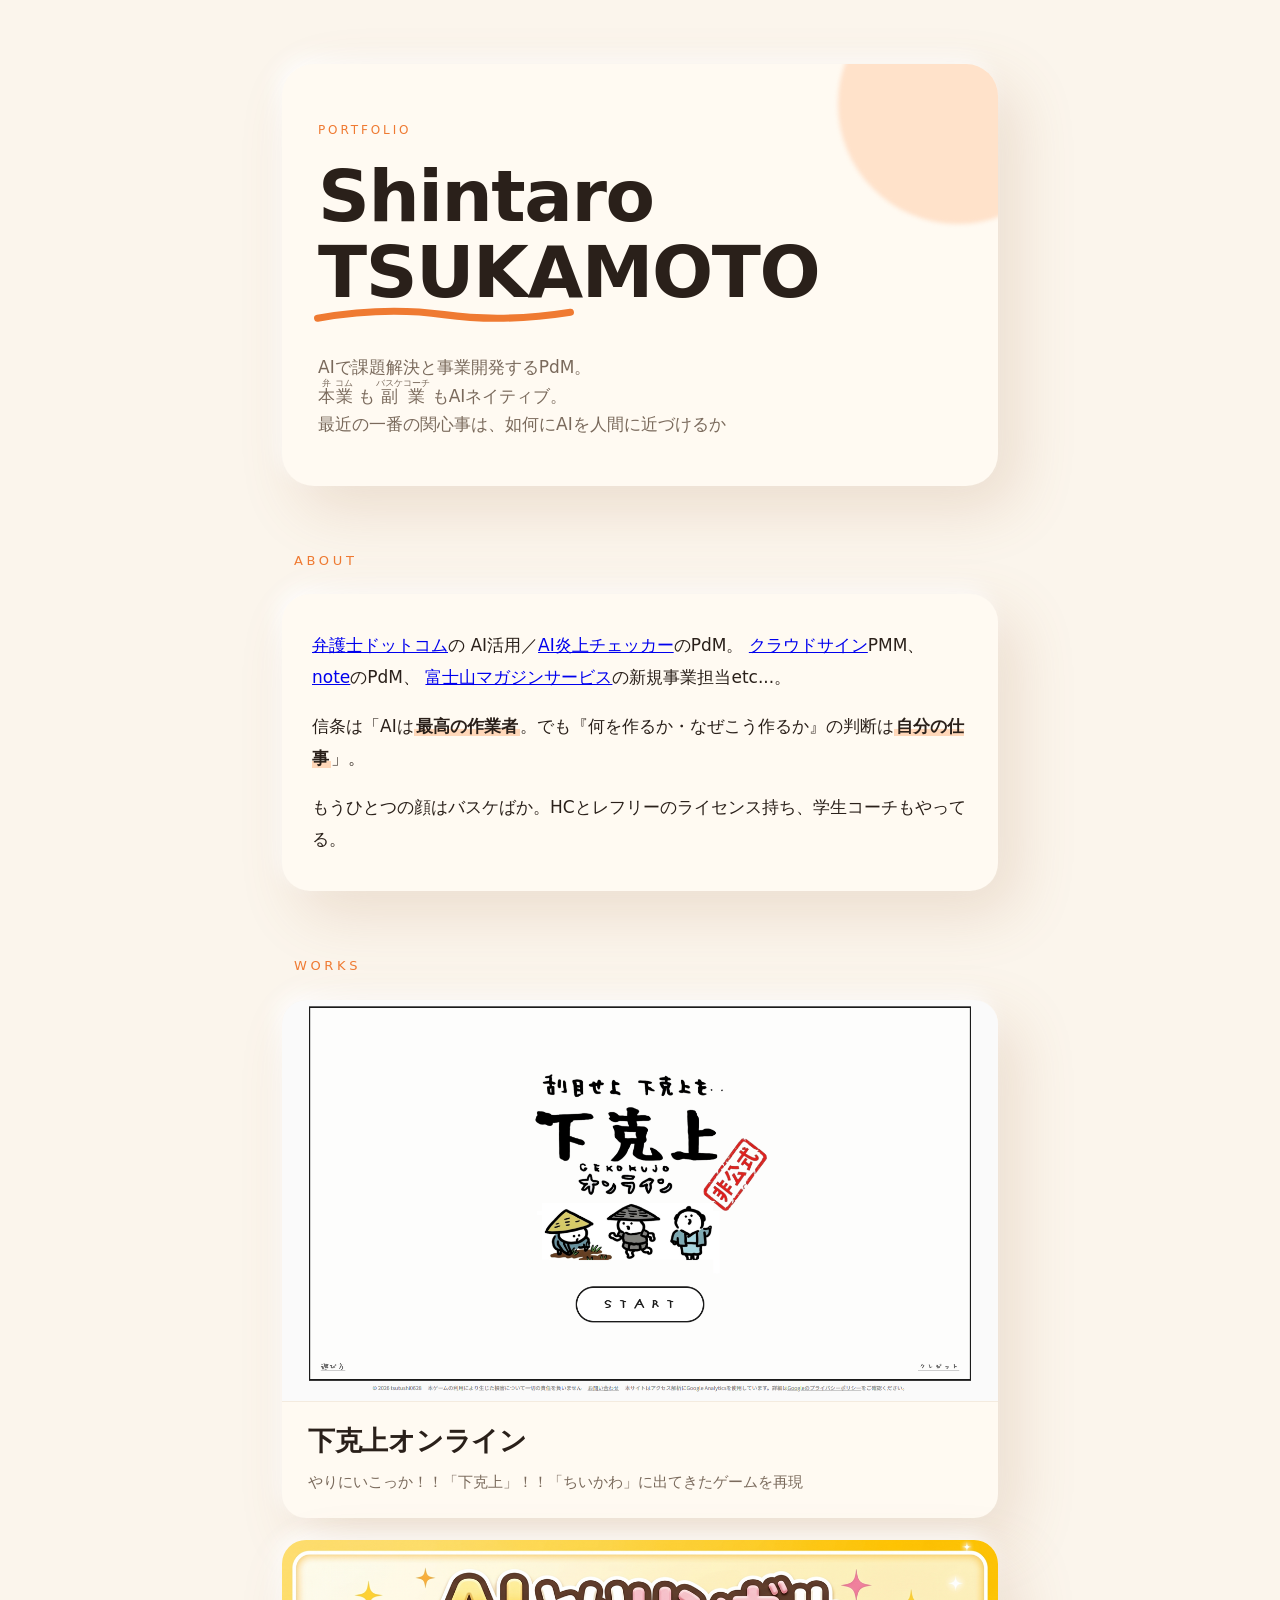
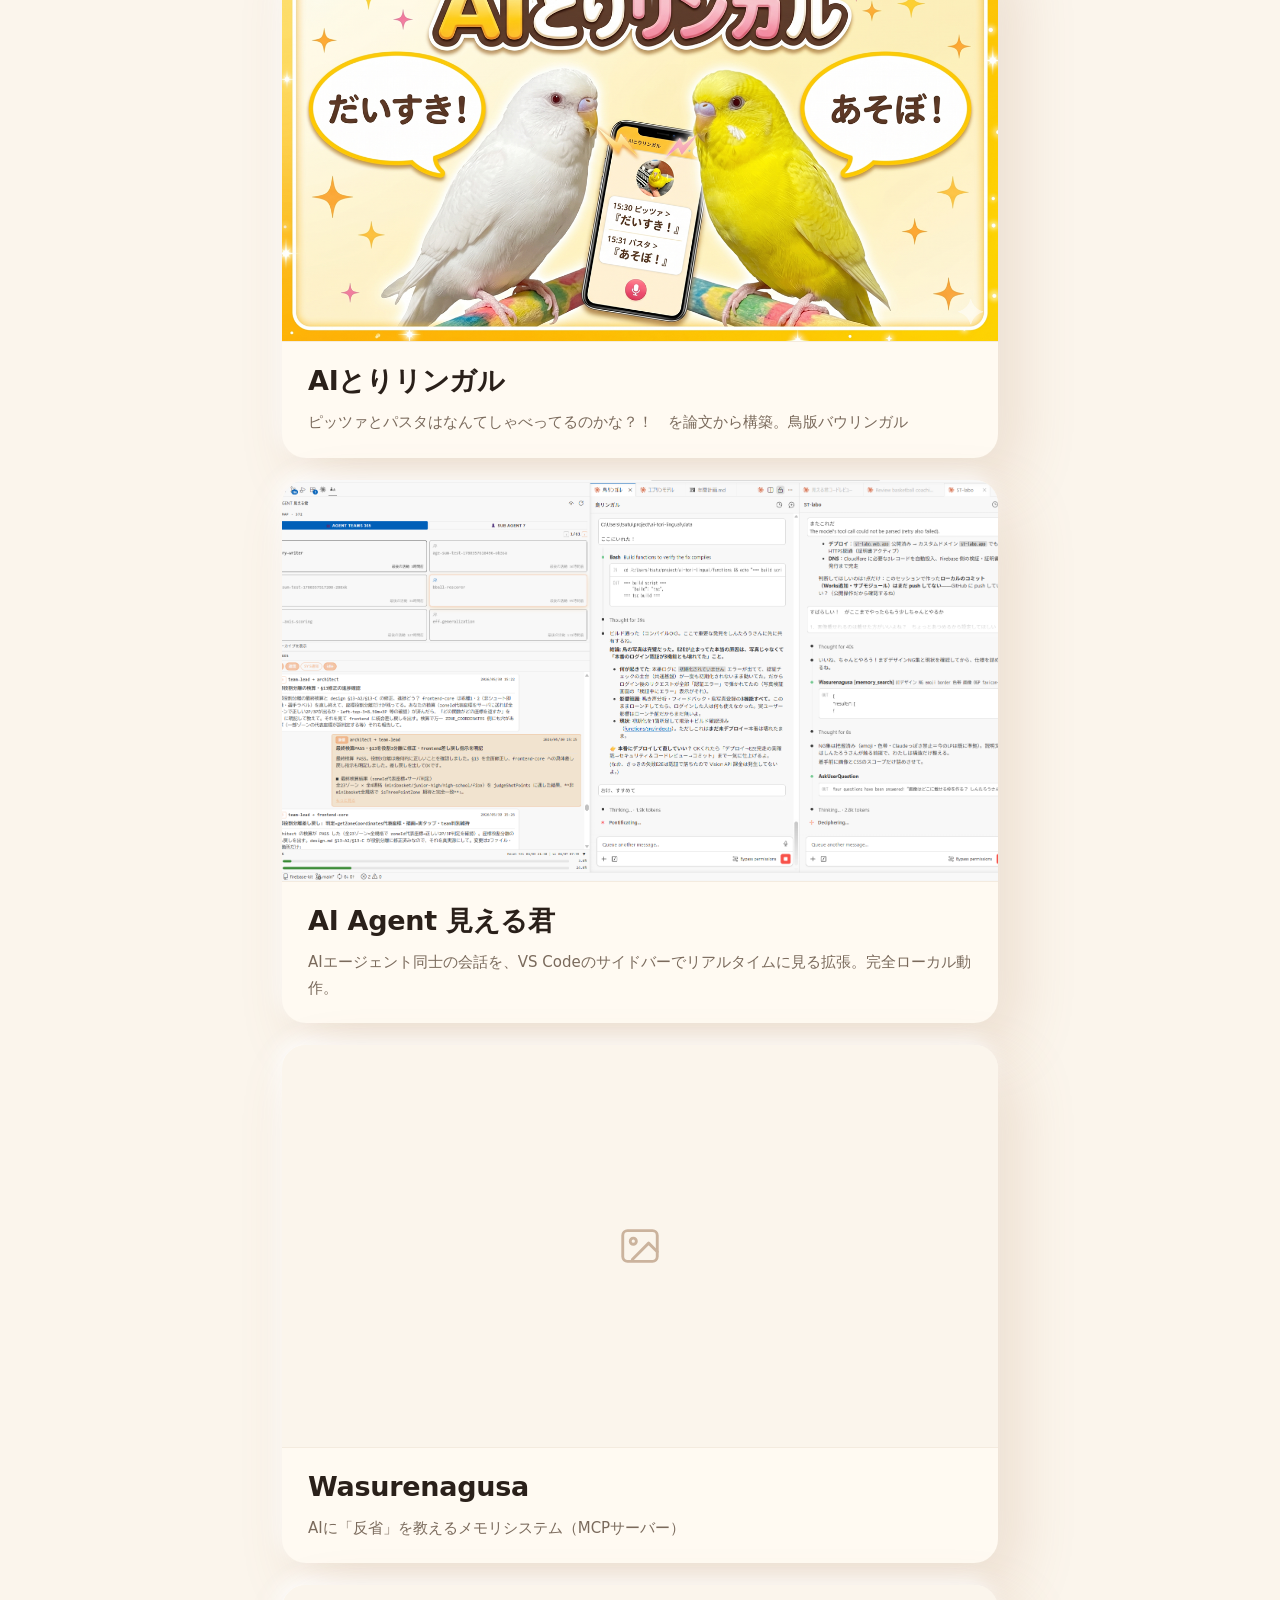
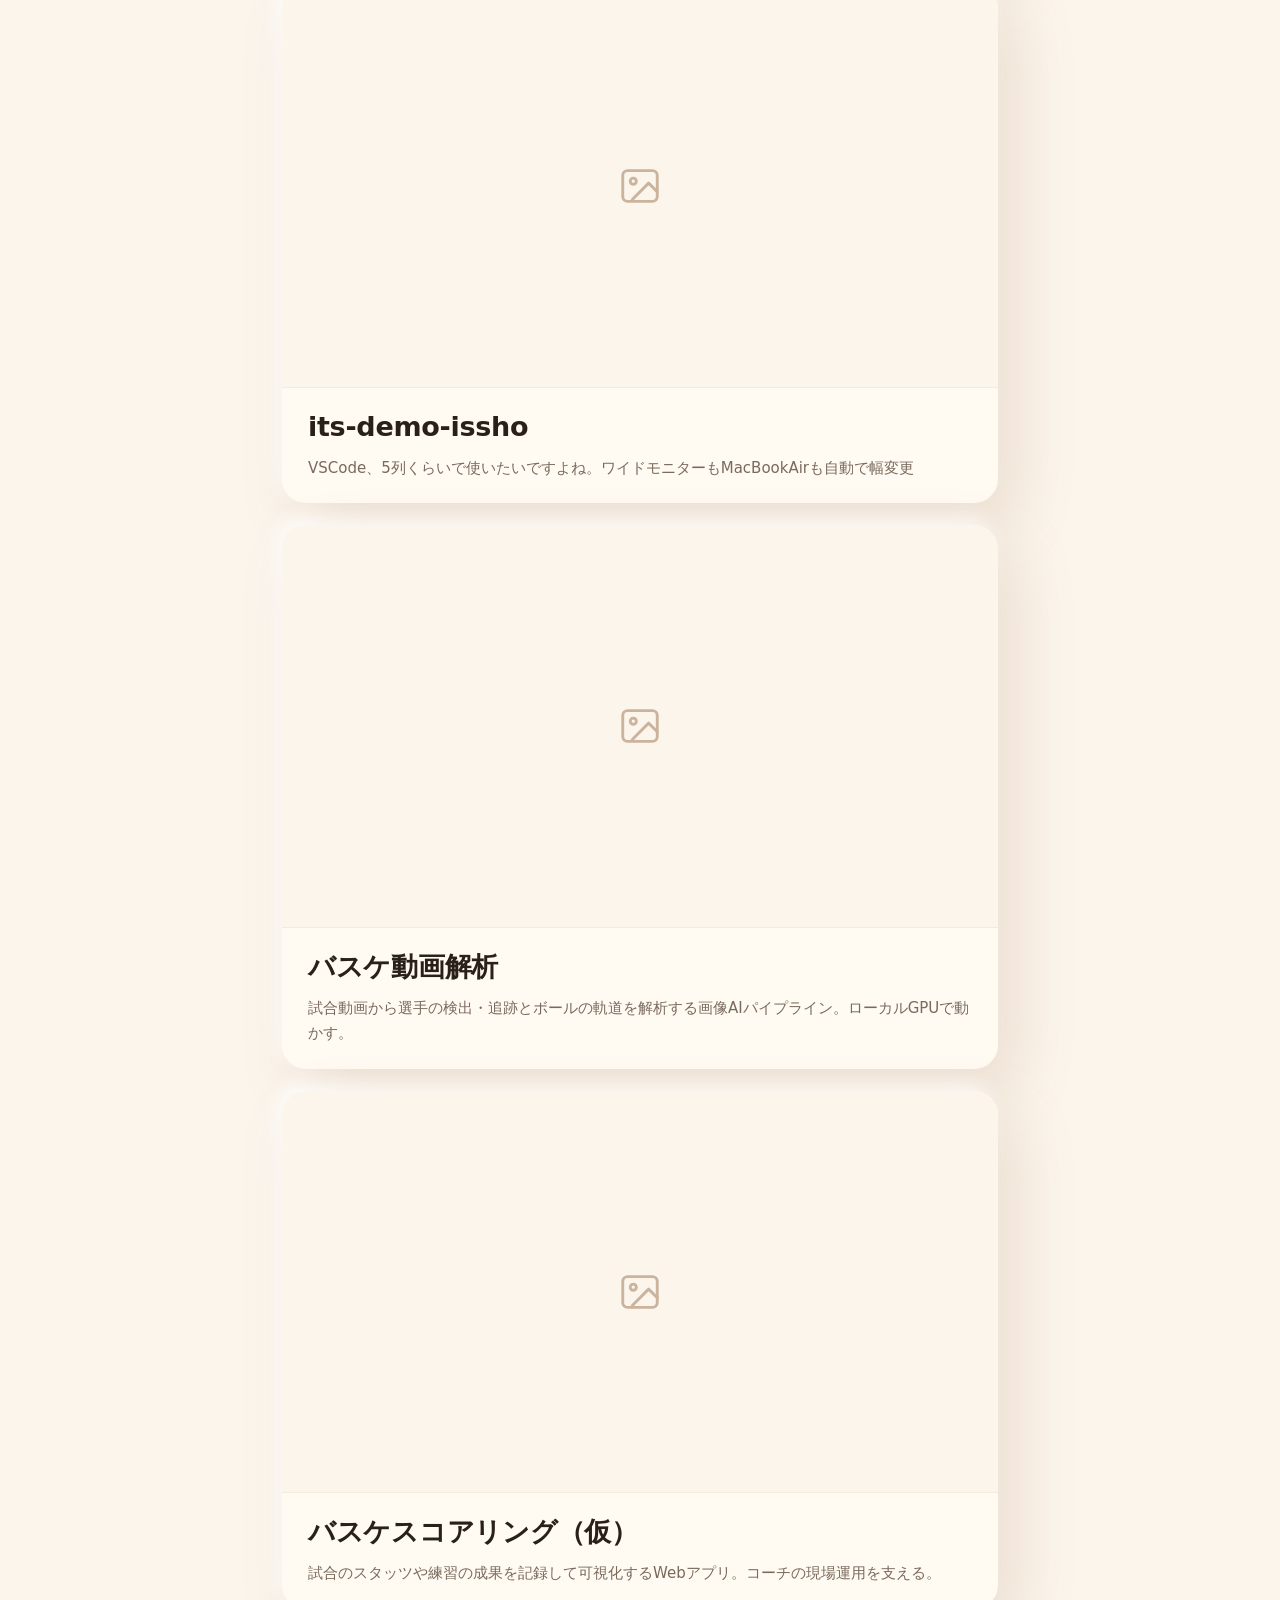
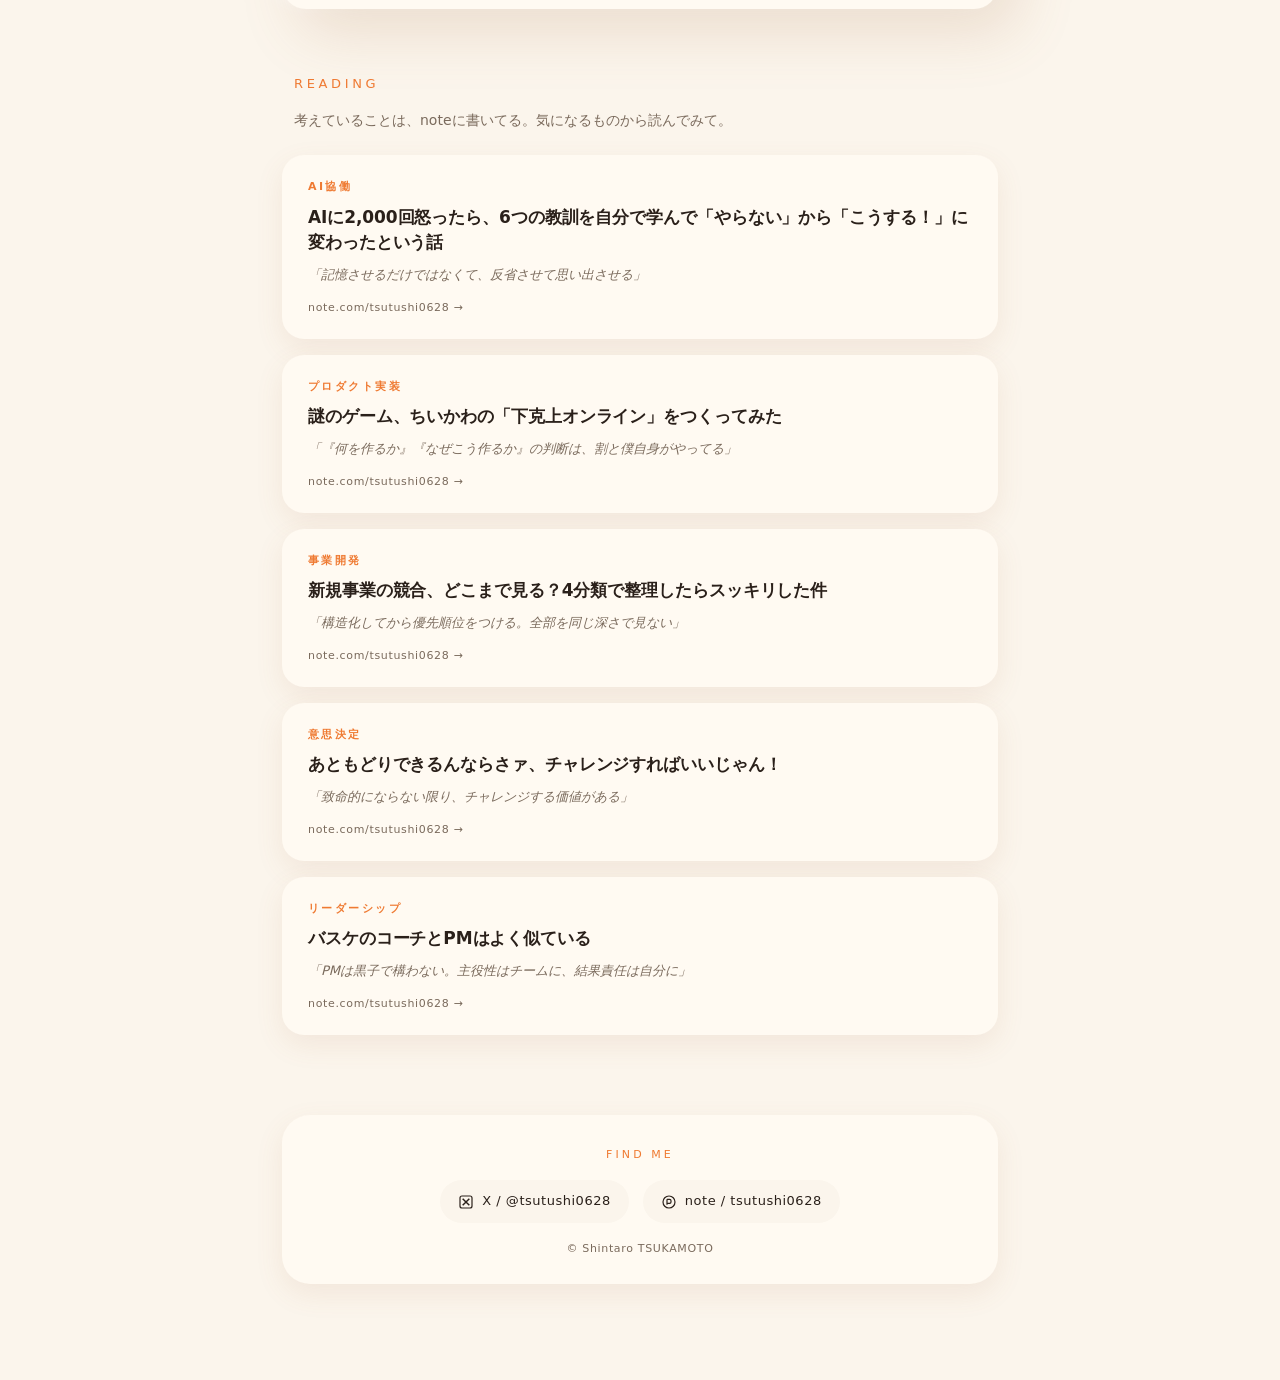
==== commit a18d175e: "feat(st-labo): Works各プロダクトに詳細モーダル＋SEO土台を追加 - Works全7カードをクリックでWhy/What/Howモーダル表示（steering/note由来） - モ" ====
--- a/public/index.html
+++ b/public/index.html
@@ -9,6 +9,33 @@
 <meta charset="UTF-8" />
 <meta name="viewport" content="width=device-width, initial-scale=1.0" />
 <title>Shintaro TSUKAMOTO — AIで事業開発するPdM</title>
+<meta name="description" content="AIで課題解決と事業開発するPdM、塚本慎太郎のポートフォリオ。弁護士ドットコムのAI活用／AI炎上チェッカーのPdM、クラウドサインPMM。バスケコーチとしての顔も。制作したプロダクトを紹介。" />
+<link rel="canonical" href="https://st-labo.app/" />
+<meta property="og:type" content="website" />
+<meta property="og:url" content="https://st-labo.app/" />
+<meta property="og:title" content="Shintaro TSUKAMOTO — AIで事業開発するPdM" />
+<meta property="og:description" content="AIで課題解決と事業開発するPdM、塚本慎太郎のポートフォリオ。弁護士ドットコムのAI活用／AI炎上チェッカーのPdM、クラウドサインPMM。バスケコーチとしての顔も。" />
+<meta property="og:site_name" content="Shintaro TSUKAMOTO" />
+<meta property="og:locale" content="ja_JP" />
+<meta name="twitter:card" content="summary" />
+<meta name="twitter:title" content="Shintaro TSUKAMOTO — AIで事業開発するPdM" />
+<meta name="twitter:description" content="AIで課題解決と事業開発するPdM、塚本慎太郎のポートフォリオ。制作したプロダクトを紹介。" />
+<link rel="icon" type="image/svg+xml" href="favicon.svg" />
+<script type="application/ld+json">
+{
+  "@context": "https://schema.org",
+  "@type": "Person",
+  "name": "Shintaro Tsukamoto",
+  "alternateName": "塚本慎太郎",
+  "url": "https://st-labo.app/",
+  "jobTitle": "Product Manager",
+  "description": "AIで課題解決と事業開発するPdM",
+  "sameAs": [
+    "https://x.com/tsutushi0628",
+    "https://note.com/tsutushi0628"
+  ]
+}
+</script>
 <link rel="stylesheet" href="css/style.css" />
 </head>
 <body>
@@ -21,15 +48,23 @@
       <svg class="underline-svg" viewBox="0 0 220 18" xmlns="http://www.w3.org/2000/svg" aria-hidden="true">
         <path d="M3 12 Q 60 2 110 9 T 217 7" fill="none" stroke="#ef7a32" stroke-width="6" stroke-linecap="round" />
       </svg>
-      <p class="hero-role">AIで事業開発するPdM。<br />本業も副業も並行で走らせてる。</p>
-      <span class="hero-tag">いま、人格を持つ道具を作ってる</span>
+      <p class="hero-role">AIで課題解決と事業開発するPdM。<br />
+        <ruby>本<rt>弁</rt>業<rt>コム</rt></ruby>
+        も
+        <ruby>副<rt>バスケ</rt>業<rt>コーチ</rt></ruby>
+        もAIネイティブ。<br />
+        最近の一番の関心事は、如何にAIを人間に近づけるか
+      </p>
     </section>
 
     <section class="section">
       <div class="section-title">About</div>
       <div class="about-card">
-        <p>弁護士ドットコム（AI活用／AI炎上チェッカー）でPdM。前職はクラウドサインPMM、その前はnote、富士山マガジンサービス。</p>
-        <p>副業・趣味プロジェクトは二桁並行：下克上オンライン、Wasurenagusa、Editor-spotlighter、AI-torilingual。</p>
+        <p><a href="https://www.bengo4.com/corporate/" target="_blank">弁護士ドットコム</a>の
+          AI活用／<a href="https://safety-checker.bengo4.com/" target="_blank">AI炎上チェッカー</a>のPdM。
+          <a href="https://www.cloudsign.jp/" target="_blank">クラウドサイン</a>PMM、
+          <a href="https://note.jp/n/ncdf97fd53291" target="_blank">note</a>のPdM、
+          <a href="https://www.fujisan.co.jp/" target="_blank">富士山マガジンサービス</a>の新規事業担当etc...。</p>
         <p>信条は「AIは<span class="accent-wave">最高の作業者</span>。でも『何を作るか・なぜこう作るか』の判断は<span class="accent-wave">自分の仕事</span>」。</p>
         <p>もうひとつの顔はバスケばか。HCとレフリーのライセンス持ち、学生コーチもやってる。</p>
       </div>
@@ -38,98 +73,53 @@
     <section class="section">
       <div class="section-title">Works</div>
       <div class="works">
-        <a class="work" href="https://gekokujo-online.web.app" target="_blank" rel="noopener noreferrer">
-          <div class="work-shot"><img src="images/gekokujo-online.png" alt="下克上オンライン のスクリーンショット" loading="lazy" onerror="this.closest('.work-shot').classList.add('is-empty'); this.remove();" /></div>
-          <div class="work-body">
-            <div class="work-row">
-              <div class="work-emoji-circle">
-                <svg viewBox="0 0 24 24" fill="none" stroke="#ef7a32" stroke-width="2.4" stroke-linecap="round" stroke-linejoin="round"><path d="M4 20 L20 4 M9 4 H20 V15"/></svg>
-              </div>
-              <div class="work-title">下克上オンライン</div>
-            </div>
-            <p class="work-desc">戦国時代を生き抜く、AI協働制作のブラウザ戦略ゲーム。</p>
-            <span class="work-link">gekokujo-online.web.app →</span>
-          </div>
-        </a>
-        <a class="work" href="https://github.com/tsutushi0628/wasurenagusa-mcp" target="_blank" rel="noopener noreferrer">
-          <div class="work-shot"><img src="images/wasurenagusa.png" alt="Wasurenagusa のスクリーンショット" loading="lazy" onerror="this.closest('.work-shot').classList.add('is-empty'); this.remove();" /></div>
-          <div class="work-body">
-            <div class="work-row">
-              <div class="work-emoji-circle">
-                <svg viewBox="0 0 24 24" fill="none" stroke="#ef7a32" stroke-width="2.4" stroke-linecap="round" stroke-linejoin="round"><circle cx="12" cy="12" r="8"/><path d="M12 8 v5 l3 2"/></svg>
-              </div>
-              <div class="work-title">Wasurenagusa</div>
-            </div>
-            <p class="work-desc">AIに「反省」を教えるメモリシステム（MCPサーバー）。</p>
-            <span class="work-link">github.com/tsutushi0628/wasurenagusa-mcp →</span>
-          </div>
-        </a>
-        <a class="work" href="https://github.com/tsutushi0628/itsdemo-issho" target="_blank" rel="noopener noreferrer">
-          <div class="work-shot"><img src="images/editor-spotlighter.png" alt="Editor-spotlighter のスクリーンショット" loading="lazy" onerror="this.closest('.work-shot').classList.add('is-empty'); this.remove();" /></div>
-          <div class="work-body">
-            <div class="work-row">
-              <div class="work-emoji-circle">
-                <svg viewBox="0 0 24 24" fill="none" stroke="#ef7a32" stroke-width="2.4" stroke-linecap="round" stroke-linejoin="round"><rect x="3" y="5" width="18" height="13" rx="2"/><path d="M8 10 l-3 2 l3 2 M16 10 l3 2 l-3 2"/></svg>
-              </div>
-              <div class="work-title">Editor-spotlighter</div>
-            </div>
-            <p class="work-desc">VS Code拡張。離れた人と同じ画面を同時に編集する。</p>
-            <span class="work-link">github.com/tsutushi0628/itsdemo-issho →</span>
-          </div>
-        </a>
-        <a class="work" href="#" target="_blank" rel="noopener noreferrer">
-          <div class="work-shot"><img src="images/ai-torilingual.png" alt="AI-torilingual のスクリーンショット" loading="lazy" onerror="this.closest('.work-shot').classList.add('is-empty'); this.remove();" /></div>
-          <div class="work-body">
-            <div class="work-row">
-              <div class="work-emoji-circle">
-                <svg viewBox="0 0 24 24" fill="none" stroke="#ef7a32" stroke-width="2.4" stroke-linecap="round" stroke-linejoin="round"><path d="M5 8 h6 M5 12 h10 M5 16 h6 M14 4 l5 5 l-5 5"/></svg>
-              </div>
-              <div class="work-title">AI-torilingual</div>
-            </div>
-            <p class="work-desc">AI翻訳プロダクト（公開準備中）。</p>
-            <span class="work-link">準備中 →</span>
-            <!-- URL未確定 -->
-          </div>
-        </a>
-        <a class="work" href="https://github.com/tsutushi0628/ai-agent-mieru-kun" target="_blank" rel="noopener noreferrer">
-          <div class="work-shot"><img src="images/ai-agent-mieru-kun.png" alt="AI Agent 見える君 のスクリーンショット" loading="lazy" onerror="this.closest('.work-shot').classList.add('is-empty'); this.remove();" /></div>
-          <div class="work-body">
-            <div class="work-row">
-              <div class="work-emoji-circle">
-                <svg viewBox="0 0 24 24" fill="none" stroke="#ef7a32" stroke-width="2.4" stroke-linecap="round" stroke-linejoin="round"><path d="M2 12 C5 6 19 6 22 12 C19 18 5 18 2 12 Z"/><circle cx="12" cy="12" r="3"/></svg>
-              </div>
-              <div class="work-title">AI Agent 見える君</div>
-            </div>
+        <a class="work" data-work="gekokujo" href="https://gekokujo-online.web.app" target="_blank" rel="noopener noreferrer">
+          <div class="work-shot"><img src="img/gekokujo.png" alt="下克上オンライン のスクリーンショット" loading="lazy" onerror="this.closest('.work-shot').classList.add('is-empty'); this.remove();" /></div>
+          <div class="work-body">
+            <h3 class="work-title">下克上オンライン</h3>
+            <p class="work-desc">やりにいこっか！！「下克上」！！「ちいかわ」に出てきたゲームを再現</p>
+          </div>
+        </a>
+        <a class="work" data-work="tori-lingual" href="https://ai-tori-lingual.web.app/" target="_blank" rel="noopener noreferrer">
+          <div class="work-shot"><img src="img/ai-tori-lingual.png" alt="AIとりリンガル のスクリーンショット" loading="lazy" onerror="this.closest('.work-shot').classList.add('is-empty'); this.remove();" /></div>
+          <div class="work-body">
+            <h3 class="work-title">AIとりリンガル</h3>
+            <p class="work-desc">ピッツァとパスタはなんてしゃべってるのかな？！　を論文から構築。鳥版バウリンガル</p>
+          </div>
+        </a>
+        <a class="work" data-work="mieru-kun" href="https://github.com/tsutushi0628/ai-agent-mieru-kun" target="_blank" rel="noopener noreferrer">
+          <div class="work-shot"><img src="img/mierukun.png" alt="AI Agent 見える君 のスクリーンショット" loading="lazy" onerror="this.closest('.work-shot').classList.add('is-empty'); this.remove();" /></div>
+          <div class="work-body">
+            <h3 class="work-title">AI Agent 見える君</h3>
             <p class="work-desc">AIエージェント同士の会話を、VS Codeのサイドバーでリアルタイムに見る拡張。完全ローカル動作。</p>
-            <span class="work-link">github.com/tsutushi0628/ai-agent-mieru-kun →</span>
-          </div>
-        </a>
-        <a class="work" href="#" target="_blank" rel="noopener noreferrer">
-          <div class="work-shot"><img src="images/basketball-video.png" alt="バスケ動画解析 のスクリーンショット" loading="lazy" onerror="this.closest('.work-shot').classList.add('is-empty'); this.remove();" /></div>
-          <div class="work-body">
-            <div class="work-row">
-              <div class="work-emoji-circle">
-                <svg viewBox="0 0 24 24" fill="none" stroke="#ef7a32" stroke-width="2.4" stroke-linecap="round" stroke-linejoin="round"><circle cx="12" cy="12" r="9"/><circle cx="12" cy="12" r="2.5"/><path d="M3.5 9 H7 M17 15 H20.5 M9 3.4 L10 6.6 M14 20.6 L15 17.4"/></svg>
-              </div>
-              <div class="work-title">バスケ動画解析</div>
-            </div>
+          </div>
+        </a>
+        <a class="work" data-work="wasurenagusa" href="https://github.com/tsutushi0628/wasurenagusa-mcp" target="_blank" rel="noopener noreferrer">
+          <div class="work-shot"><img src="img/wasurenagusa.png" alt="Wasurenagusa のスクリーンショット" loading="lazy" onerror="this.closest('.work-shot').classList.add('is-empty'); this.remove();" /></div>
+          <div class="work-body">
+            <h3 class="work-title">Wasurenagusa</h3>
+            <p class="work-desc">AIに「反省」を教えるメモリシステム（MCPサーバー）</p>
+          </div>
+        </a>
+        <a class="work" data-work="editor-spotlighter" href="https://github.com/tsutushi0628/itsdemo-issho" target="_blank" rel="noopener noreferrer">
+          <div class="work-shot"><img src="img/editor-spotlighter.png" alt="its-demo-issho のスクリーンショット" loading="lazy" onerror="this.closest('.work-shot').classList.add('is-empty'); this.remove();" /></div>
+          <div class="work-body">
+            <h3 class="work-title">its-demo-issho</h3>
+            <p class="work-desc">VSCode、5列くらいで使いたいですよね。ワイドモニターもMacBookAirも自動で幅変更</p>
+          </div>
+        </a>
+        <a class="work" data-work="basketball-video" href="#" target="_blank" rel="noopener noreferrer">
+          <div class="work-shot"><img src="img/basketball-video.png" alt="バスケ動画解析 のスクリーンショット" loading="lazy" onerror="this.closest('.work-shot').classList.add('is-empty'); this.remove();" /></div>
+          <div class="work-body">
+            <h3 class="work-title">バスケ動画解析</h3>
             <p class="work-desc">試合動画から選手の検出・追跡とボールの軌道を解析する画像AIパイプライン。ローカルGPUで動かす。</p>
-            <span class="work-link">準備中 →</span>
-            <!-- ai-basketball-coach / OSS別リポ切り出し構想中 -->
-          </div>
-        </a>
-        <a class="work" href="#" target="_blank" rel="noopener noreferrer">
-          <div class="work-shot"><img src="images/basketball-scoring.png" alt="バスケスコアリング のスクリーンショット" loading="lazy" onerror="this.closest('.work-shot').classList.add('is-empty'); this.remove();" /></div>
-          <div class="work-body">
-            <div class="work-row">
-              <div class="work-emoji-circle">
-                <svg viewBox="0 0 24 24" fill="none" stroke="#ef7a32" stroke-width="2.4" stroke-linecap="round" stroke-linejoin="round"><path d="M4 20 V11 M10 20 V4 M16 20 V8 M22 20 V14 M3 20 H22"/></svg>
-              </div>
-              <div class="work-title">バスケスコアリング</div>
-            </div>
-            <p class="work-desc">試合・練習のスタッツを記録して可視化するWebアプリ。コーチの現場運用を支える。</p>
-            <span class="work-link">準備中 →</span>
-            <!-- ai-basketball-coach / 未デプロイ -->
+          </div>
+        </a>
+        <a class="work" data-work="basketball-scoring" href="#" target="_blank" rel="noopener noreferrer">
+          <div class="work-shot"><img src="img/basketball-scoring.png" alt="バスケスコアリング のスクリーンショット" loading="lazy" onerror="this.closest('.work-shot').classList.add('is-empty'); this.remove();" /></div>
+          <div class="work-body">
+            <h3 class="work-title">バスケスコアリング（仮）</h3>
+            <p class="work-desc">試合のスタッツや練習の成果を記録して可視化するWebアプリ。コーチの現場運用を支える。</p>
           </div>
         </a>
       </div>
@@ -194,5 +184,200 @@
     </footer>
 
   </main>
+
+  <!-- プロダクト詳細モーダル（Works カードのクリックで開く） -->
+  <div class="modal-overlay" id="work-modal" hidden>
+    <div class="modal-card" role="dialog" aria-modal="true" aria-labelledby="work-modal-title" tabindex="-1">
+      <button type="button" class="modal-close" aria-label="閉じる">
+        <svg viewBox="0 0 24 24" fill="none" stroke="currentColor" stroke-width="2.2" stroke-linecap="round" aria-hidden="true"><path d="M6 6 L18 18 M18 6 L6 18"/></svg>
+      </button>
+      <div class="modal-body"></div>
+    </div>
+  </div>
+
+  <!-- Works 各カードの Why / What / How。カードの data-work と一致させる -->
+  <template data-work-detail="gekokujo">
+    <h3 class="modal-title" id="work-modal-title">下克上オンライン</h3>
+    <div class="modal-block"><span class="modal-w">Why</span><p>漫画「ちいかわ」に出てきた謎のゲーム「下克上オンライン」を、断片的なヒントだけから復元したくなった。行動ログから元のプロダクトを逆算して当てるのが職業病的に面白くて、「だったらつくっちゃえばいいじゃん」で動き出した。</p></div>
+    <div class="modal-block"><span class="modal-w">What</span><p>戦国時代が舞台の60秒アクションゲーム。足軽・農民・商人から選んで、野盗や辻斬りを倒しつつ民衆を味方につけ、城に攻め込んで下克上を狙う。敵撃破や領地収入で石高（スコア）を稼ぎ、30秒たつと城が現れて、触れると殿様戦へ。</p></div>
+    <div class="modal-block"><span class="modal-w">How</span><p>Claude Codeを「世界最高のゲームデザイナー」に見立て、複数の案から試作して操作感を詰めた。原作に映ったマウス・キー操作のヒントだけを頼りに、構想から公開まで約2日。途中でGit操作ミスから作業がほぼ全消失したけど、セッションログを手がかりに約800行ぶんの変更を復旧して立て直した。</p></div>
+    <a class="modal-cta" href="https://gekokujo-online.web.app" target="_blank" rel="noopener noreferrer">サイトを見る →</a>
+  </template>
+
+  <template data-work-detail="tori-lingual">
+    <h3 class="modal-title" id="work-modal-title">AIとりリンガル</h3>
+    <div class="modal-block"><span class="modal-w">Why</span><p>世に出てる鳥翻訳アプリは、ぜんぶランダムな文章を出すネタアプリ。音声を解析して感情や意図まで読む「ガチの鳥翻訳」は無かった。アホなことを学術レベルの本気でやってみたかった。</p></div>
+    <div class="modal-block"><span class="modal-w">What</span><p>セキセイインコの鳴き声を、AIがその場で聞き分けて感情や意図に翻訳するアプリ。スマホのボタンを押して話しかけるだけで、呼びかけ・さえずり・警戒・おねだり・威嚇の5タイプから読み解く。</p></div>
+    <div class="modal-block"><span class="modal-w">How</span><p>論文から組み立てた鳴き声の分類体系を、そのままAIに渡して判断させる。まずは追加学習なしで、論文の知識だけでどこまで当てられるかに挑んだ。</p></div>
+    <a class="modal-cta" href="https://ai-tori-lingual.web.app/" target="_blank" rel="noopener noreferrer">サイトを見る →</a>
+  </template>
+
+  <template data-work-detail="mieru-kun">
+    <h3 class="modal-title" id="work-modal-title">AI Agent 見える君</h3>
+    <div class="modal-block"><span class="modal-w">Why</span><p>複数のAIエージェントを同時に走らせていると、「いま動いてるか・どれだけ動いてるか・変な方向に行ってないか」が分からない。止まっていたらすぐつついてあげたい。</p></div>
+    <div class="modal-block"><span class="modal-w">What</span><p>動いているAIエージェントを、コードを開いたままVS Codeサイドバーの端でまとめて見られる拡張。色で稼働中か停止中かが一目でわかって（止まったらすぐ気づける）、カードを押せばやりとりの中身、下にプランの使用量（5時間／週の残り）。眺めるのが役目で、エージェントを動かしたり止めたりはしない。</p></div>
+    <div class="modal-block"><span class="modal-w">How</span><p>見るのは手元のファイルだけ、という完全ローカル動作。外部に送信せず、AIの追加課金も発生しない作りにした。</p></div>
+    <a class="modal-cta" href="https://github.com/tsutushi0628/ai-agent-mieru-kun" target="_blank" rel="noopener noreferrer">GitHubで見る →</a>
+  </template>
+
+  <template data-work-detail="wasurenagusa">
+    <h3 class="modal-title" id="work-modal-title">Wasurenagusa</h3>
+    <div class="modal-block"><span class="modal-w">Why</span><p>AIは毎回おなじミスをして、決めたことを忘れて、おなじ指摘を何度もさせる。「何度言えば分かるの？」をなくしたかった。</p></div>
+    <div class="modal-block"><span class="modal-w">What</span><p>会話の中の大事なこと（設定・禁止事項・決定）を自動で覚えて、次の作業のはじめに自動で思い出すAIメモリ。基本は全自動で、ユーザーは何もしなくていい。さらに、人が寝てる間に空いたAIの実行枠を使って、プロジェクトのドキュメント更新まで自分で回す。</p></div>
+    <div class="modal-block"><span class="modal-w">How</span><p>Claude Codeのフックに連携して、保存も思い出しも自動。検索ではまず見出しだけ返してムダを省き、必要なものだけ中身を取り出す。</p></div>
+    <a class="modal-cta" href="https://github.com/tsutushi0628/wasurenagusa-mcp" target="_blank" rel="noopener noreferrer">GitHubで見る →</a>
+  </template>
+
+  <template data-work-detail="editor-spotlighter">
+    <h3 class="modal-title" id="work-modal-title">its-demo-issho</h3>
+    <div class="modal-block"><span class="modal-w">Why</span><p>VS Codeを5列くらいに広げて使いたいのに、大きい画面と小さいノートを行き来するたびに、列の幅を手で直すのが面倒だった。</p></div>
+    <div class="modal-block"><span class="modal-w">What</span><p>フォーカスした列が自動で広がって、ほかが縮む拡張。画面の幅に合わせて開く列数も自動で決まる。外出先のスマホからPCのVS Code画面を見て操作することもできる（スマホ操作はmac版）。</p></div>
+    <div class="modal-block"><span class="modal-w">How</span><p>OSごとにウィンドウの実際の幅を測って列数を決める。指示しても画面に反映されないことがあるので、出来上がりを読み戻して確認し、崩れていたら自動で直す。スマホからの操作は、条件が一つでも崩れたら何もしない安全設計（誤入力を防ぐ）。</p></div>
+    <a class="modal-cta" href="https://github.com/tsutushi0628/itsdemo-issho" target="_blank" rel="noopener noreferrer">GitHubで見る →</a>
+  </template>
+
+  <template data-work-detail="basketball-video">
+    <h3 class="modal-title" id="work-modal-title">バスケ動画解析</h3>
+    <div class="modal-block"><span class="modal-w">Why</span><p>試合動画から得点シーンだけを手で探して切り出すのは時間がかかる。振り返りや指導素材づくりを一気に短くしたい。</p></div>
+    <div class="modal-block"><span class="modal-w">What</span><p>試合動画を指定するだけで、得点シーンの候補一覧と、各得点の前後5秒クリップを自動でつくるツール。「この動画を解析して」の一言で動く。</p></div>
+    <div class="modal-block"><span class="modal-w">How</span><p>リング周りの範囲をあらかじめ決めておき、AIがボールの軌道とネットの揺れを解析して得点を判定する。試合動画を外に出さず、自前のGPUを使って手元（ローカル）で動かす作りにした。</p></div>
+    <span class="modal-note">準備中</span>
+  </template>
+
+  <template data-work-detail="basketball-scoring">
+    <h3 class="modal-title" id="work-modal-title">バスケスコアリング（仮）</h3>
+    <div class="modal-block"><span class="modal-w">Why</span><p>試合中の記録を紙やExcelでやると、書き漏れと試合後の集計がとにかく大変。対戦相手の名簿を毎試合手で入力するのもしんどい。コーチが1人で、試合に集中したまま全部記録できる形にしたかった。</p></div>
+    <div class="modal-block"><span class="modal-w">What</span><p>コーチが試合中に、タブレットのコート半面を親指1本でタップして、シュート・リバウンド・ファウル・交代まで記録できるWebアプリ。試合後はボックススコア・シュートチャート・公式スコアシートのPDFがその場で出る。対戦相手の名簿は、紙のメンバー表を1枚撮るだけで取り込める。</p></div>
+    <div class="modal-block"><span class="modal-w">How</span><p>スタッツの集計やファウル累積・フリースロー本数・退場の判定は、ぜんぶサーバ側のコードで決定的に計算する（AIは使わない）。AIを使うのは相手名簿の写真の読み取り1か所だけで、重複の除去や登録はコードに任せる。「公式スコアシートを完全に再現する」を設計の一本軸にしてるよ。</p></div>
+    <span class="modal-note">準備中</span>
+  </template>
+
+  <script>
+    (function () {
+      var overlay = document.getElementById('work-modal');
+      var body = overlay.querySelector('.modal-body');
+      var closeBtn = overlay.querySelector('.modal-close');
+      var lastFocused = null;
+      var slideTimer = null;
+      var openGen = 0;
+      var reduce = window.matchMedia && window.matchMedia('(prefers-reduced-motion: reduce)').matches;
+
+      function stopSlide() {
+        if (slideTimer) { clearInterval(slideTimer); slideTimer = null; }
+      }
+
+      // 画像規約 slug.png / slug-2.png / slug-3.png … を順に探してスライドショーを組む
+      function buildSlideshow(shotSrc, gen, onReady) {
+        if (!shotSrc) { onReady(null); return; }
+        var d = shotSrc.lastIndexOf('.');
+        if (d < 0) { onReady(null); return; }
+        var stem = shotSrc.slice(0, d), ext = shotSrc.slice(d);
+        var srcs = [];
+        function verify(url, cb) {
+          var im = new Image();
+          im.onload = function () { cb(true); };
+          im.onerror = function () { cb(false); };
+          im.src = url;
+        }
+        verify(shotSrc, function (ok) {
+          if (ok) srcs.push(shotSrc);
+          (function probe(n) {
+            if (n > 8) return finalize();
+            verify(stem + '-' + n + ext, function (ok2) {
+              if (ok2) { srcs.push(stem + '-' + n + ext); probe(n + 1); }
+              else finalize();
+            });
+          })(2);
+        });
+        function finalize() {
+          if (gen !== openGen || !srcs.length) { onReady(null); return; }
+          var wrap = document.createElement('div');
+          wrap.className = 'modal-shot';
+          srcs.forEach(function (s, i) {
+            var f = document.createElement('img');
+            f.className = 'shot-frame' + (i === 0 ? ' is-active' : '');
+            f.src = s; f.alt = '';
+            wrap.appendChild(f);
+          });
+          if (srcs.length > 1) {
+            var frames = wrap.querySelectorAll('.shot-frame');
+            var dots = document.createElement('div');
+            dots.className = 'shot-dots';
+            var cur = 0;
+            function show(i) {
+              frames[cur].classList.remove('is-active');
+              dotEls[cur].classList.remove('is-active');
+              cur = i;
+              frames[cur].classList.add('is-active');
+              dotEls[cur].classList.add('is-active');
+            }
+            srcs.forEach(function (_, i) {
+              var sp = document.createElement('span');
+              if (i === 0) sp.className = 'is-active';
+              sp.addEventListener('click', function (ev) { ev.stopPropagation(); stopSlide(); show(i); });
+              dots.appendChild(sp);
+            });
+            var dotEls = dots.querySelectorAll('span');
+            wrap.appendChild(dots);
+            if (!reduce) {
+              slideTimer = setInterval(function () { show((cur + 1) % frames.length); }, 4000);
+            }
+          }
+          onReady(wrap);
+        }
+      }
+
+      function openModal(slug, shotSrc) {
+        var tpl = document.querySelector('template[data-work-detail="' + slug + '"]');
+        if (!tpl) return;
+        stopSlide();
+        var gen = ++openGen;
+        body.innerHTML = '';
+        body.appendChild(tpl.content.cloneNode(true));
+        lastFocused = document.activeElement;
+        overlay.hidden = false;
+        document.body.classList.add('modal-open');
+        closeBtn.focus();
+        buildSlideshow(shotSrc, gen, function (wrap) {
+          if (gen !== openGen || !wrap) return;
+          body.insertBefore(wrap, body.firstChild);
+        });
+      }
+
+      function closeModal() {
+        stopSlide();
+        openGen++;
+        overlay.hidden = true;
+        document.body.classList.remove('modal-open');
+        body.innerHTML = '';
+        if (lastFocused && typeof lastFocused.focus === 'function') lastFocused.focus();
+      }
+
+      document.querySelectorAll('.work[data-work]').forEach(function (card) {
+        card.addEventListener('click', function (e) {
+          e.preventDefault();
+          var img = card.querySelector('.work-shot img');
+          openModal(card.getAttribute('data-work'), img ? img.getAttribute('src') : null);
+        });
+      });
+
+      closeBtn.addEventListener('click', closeModal);
+      overlay.addEventListener('click', function (e) {
+        if (e.target === overlay) closeModal();
+      });
+
+      document.addEventListener('keydown', function (e) {
+        if (overlay.hidden) return;
+        if (e.key === 'Escape') { closeModal(); return; }
+        if (e.key === 'Tab') {
+          var f = overlay.querySelectorAll('button, a[href]');
+          if (!f.length) return;
+          var first = f[0], last = f[f.length - 1];
+          if (e.shiftKey && document.activeElement === first) { e.preventDefault(); last.focus(); }
+          else if (!e.shiftKey && document.activeElement === last) { e.preventDefault(); first.focus(); }
+        }
+      });
+    })();
+  </script>
 </body>
 </html>
--- a/public/css/style.css
+++ b/public/css/style.css
@@ -169,44 +169,58 @@
   display: block;
 }
 
+/* モーダル内スライドショー（複数画像を切替表示） */
+.modal-shot {
+  position: relative;
+  width: 100%;
+  aspect-ratio: 16 / 9;
+  margin-bottom: 22px;
+  border-radius: 18px;
+  overflow: hidden;
+  background: var(--bg);
+}
+.shot-frame {
+  position: absolute;
+  inset: 0;
+  width: 100%;
+  height: 100%;
+  object-fit: cover;
+  opacity: 0;
+  transition: opacity 0.7s ease;
+}
+.shot-frame.is-active { opacity: 1; }
+.shot-dots {
+  position: absolute;
+  bottom: 10px;
+  left: 50%;
+  transform: translateX(-50%);
+  display: flex;
+  gap: 7px;
+  z-index: 2;
+}
+.shot-dots span {
+  width: 7px;
+  height: 7px;
+  border-radius: 50%;
+  background: rgba(255, 255, 255, 0.65);
+  box-shadow: 0 1px 2px rgba(0, 0, 0, 0.25);
+  cursor: pointer;
+}
+.shot-dots span.is-active { background: var(--orange); }
+
 .work-body { padding: 22px 26px 22px; }
 
-.work-row {
-  display: flex;
-  align-items: center;
-  gap: 18px;
+.work-title {
+  font-size: 27px;
+  font-weight: 600;
+  letter-spacing: -0.01em;
+  line-height: 1.25;
   margin-bottom: 12px;
-}
-.work-emoji-circle {
-  width: 52px;
-  height: 52px;
-  border-radius: 50%;
-  background: var(--orange-soft);
-  display: flex;
-  align-items: center;
-  justify-content: center;
-  flex-shrink: 0;
-}
-.work-emoji-circle svg { width: 24px; height: 24px; }
-.work-title {
-  font-size: 21px;
-  font-weight: 600;
-  letter-spacing: -0.01em;
 }
 .work-desc {
   font-size: 15px;
   color: var(--mute);
   line-height: 1.7;
-  margin-bottom: 12px;
-}
-.work-link {
-  display: inline-block;
-  background: var(--bg);
-  color: var(--orange);
-  padding: 8px 16px;
-  border-radius: 999px;
-  font-size: 12px;
-  letter-spacing: 0.04em;
 }
 
 /* ---------- Reading ---------- */
@@ -301,8 +315,113 @@
   letter-spacing: 0.06em;
 }
 
+/* ---------- Modal（プロダクト詳細） ---------- */
+.work[data-work] { cursor: pointer; }
+
+.modal-open { overflow: hidden; }
+
+.modal-overlay {
+  position: fixed;
+  inset: 0;
+  z-index: 1000;
+  display: flex;
+  align-items: center;
+  justify-content: center;
+  padding: 24px;
+  background: rgba(42, 32, 26, 0.45);
+  -webkit-backdrop-filter: blur(3px);
+  backdrop-filter: blur(3px);
+}
+.modal-overlay[hidden] { display: none; }
+
+.modal-card {
+  position: relative;
+  width: 100%;
+  max-width: 520px;
+  max-height: 86vh;
+  overflow-y: auto;
+  background: var(--surface);
+  border-radius: 28px;
+  padding: 40px 34px 34px;
+  box-shadow: var(--shadow);
+}
+
+.modal-close {
+  position: absolute;
+  top: 18px;
+  right: 18px;
+  width: 40px;
+  height: 40px;
+  border: none;
+  border-radius: 50%;
+  background: var(--bg);
+  color: var(--mute);
+  cursor: pointer;
+  display: inline-flex;
+  align-items: center;
+  justify-content: center;
+  transition: color 0.18s ease, transform 0.18s ease;
+}
+.modal-close:hover { color: var(--orange); transform: translateY(-1px); }
+.modal-close svg { width: 18px; height: 18px; }
+
+.modal-title {
+  font-size: 24px;
+  font-weight: 600;
+  letter-spacing: -0.01em;
+  line-height: 1.3;
+  margin-bottom: 6px;
+  padding-right: 40px;
+}
+
+.modal-block { margin-top: 20px; }
+.modal-w {
+  display: block;
+  font-size: 12px;
+  font-weight: 600;
+  letter-spacing: 0.22em;
+  text-transform: uppercase;
+  color: var(--orange);
+  margin-bottom: 6px;
+}
+.modal-block p {
+  font-size: 15px;
+  line-height: 1.85;
+  color: var(--ink);
+}
+
+.modal-cta {
+  display: block;
+  width: fit-content;
+  margin: 28px 0 0 auto;
+  background: var(--orange);
+  color: #fffaf2;
+  padding: 12px 24px;
+  border-radius: 999px;
+  font-size: 13px;
+  letter-spacing: 0.04em;
+  text-align: center;
+  text-decoration: none;
+  transition: transform 0.18s ease;
+}
+.modal-cta:hover { transform: translateY(-2px); }
+
+.modal-note {
+  display: block;
+  width: fit-content;
+  margin: 28px 0 0 auto;
+  background: var(--bg);
+  color: var(--mute);
+  padding: 12px 24px;
+  border-radius: 999px;
+  font-size: 13px;
+  letter-spacing: 0.04em;
+}
+
 /* ---------- アクセシビリティ・レスポンシブ ---------- */
-a:focus-visible {
+a:focus-visible,
+.modal-close:focus-visible,
+.modal-cta:focus-visible {
   outline: 2px solid var(--orange);
   outline-offset: 3px;
   border-radius: 6px;
@@ -313,6 +432,11 @@
   .hero { padding: 44px 26px 38px; }
   .about-card { padding: 30px 22px; }
   .work-body { padding: 20px 20px; }
+  .work-title { font-size: 23px; }
+  .modal-overlay { padding: 14px; }
+  .modal-card { padding: 34px 22px 26px; }
+  .modal-title { font-size: 21px; }
+  .modal-cta { width: 100%; margin-left: 0; }
 }
 
 @media (prefers-reduced-motion: reduce) {
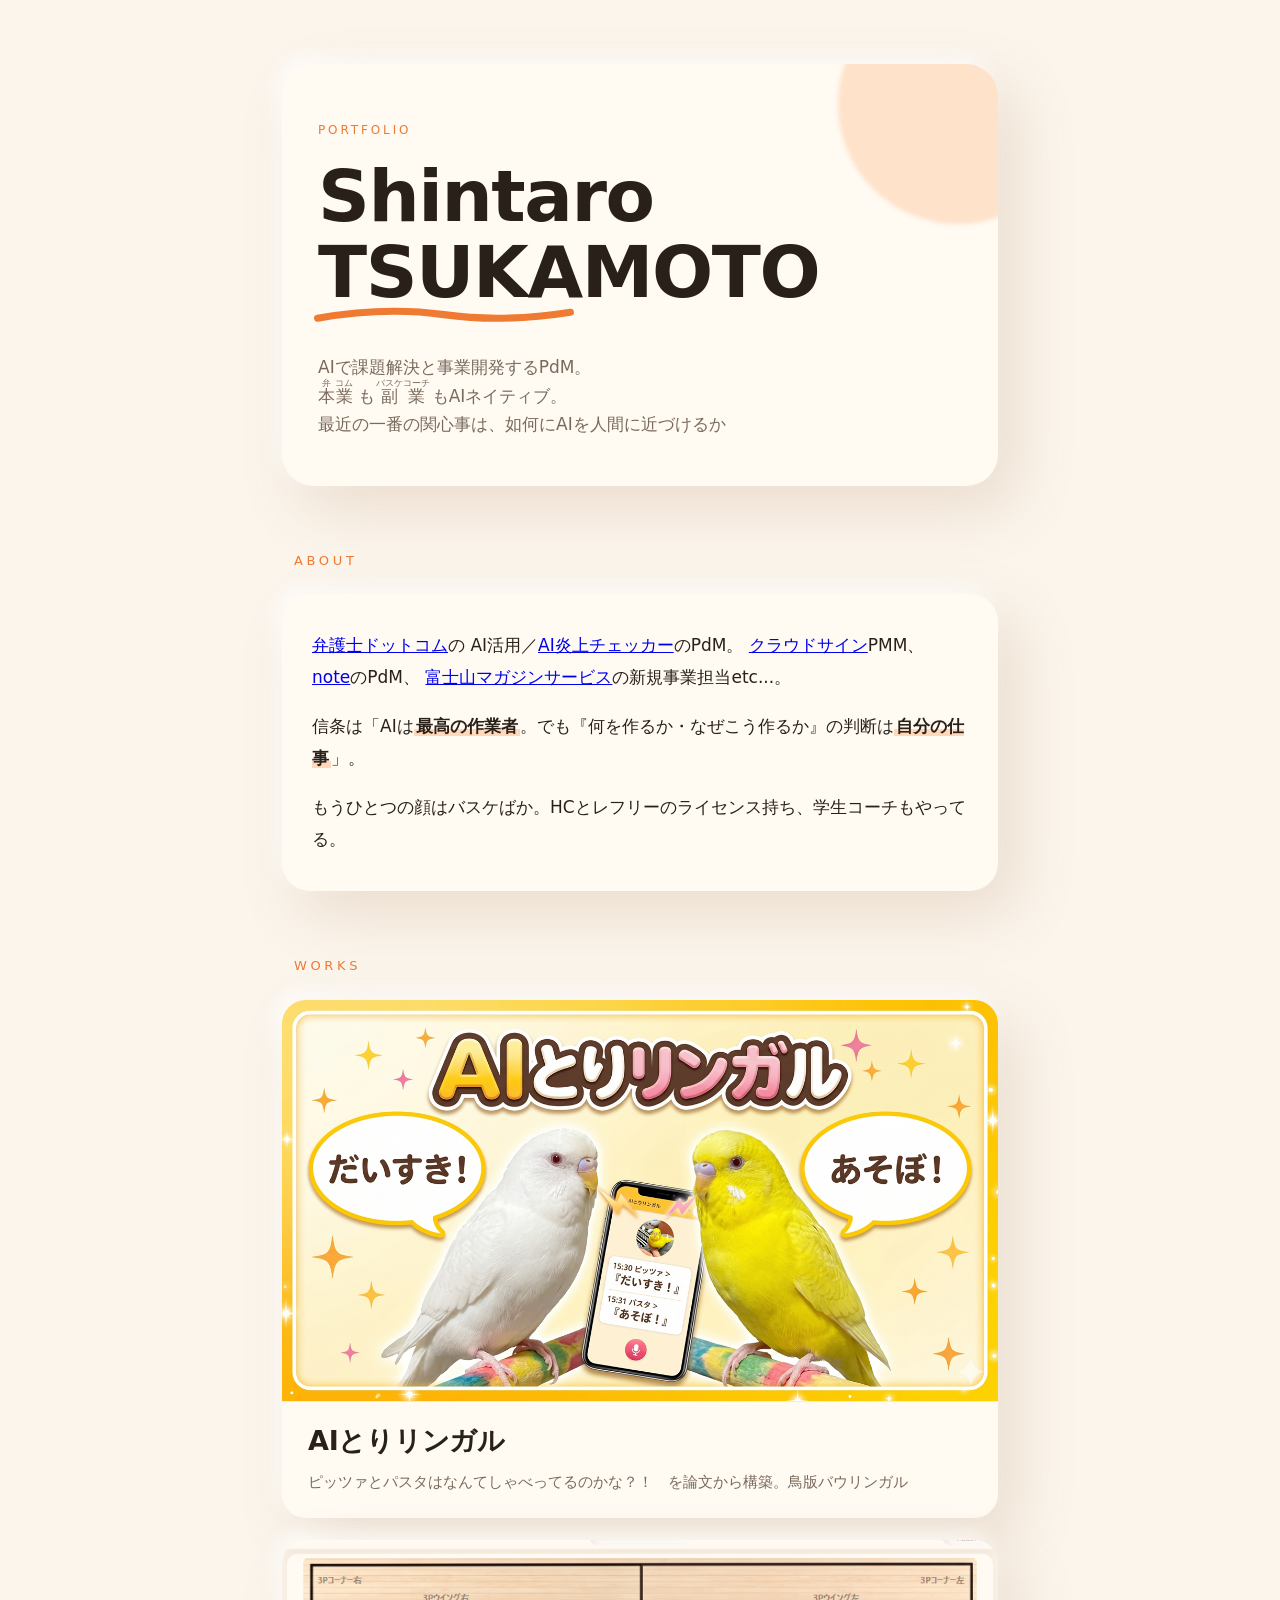
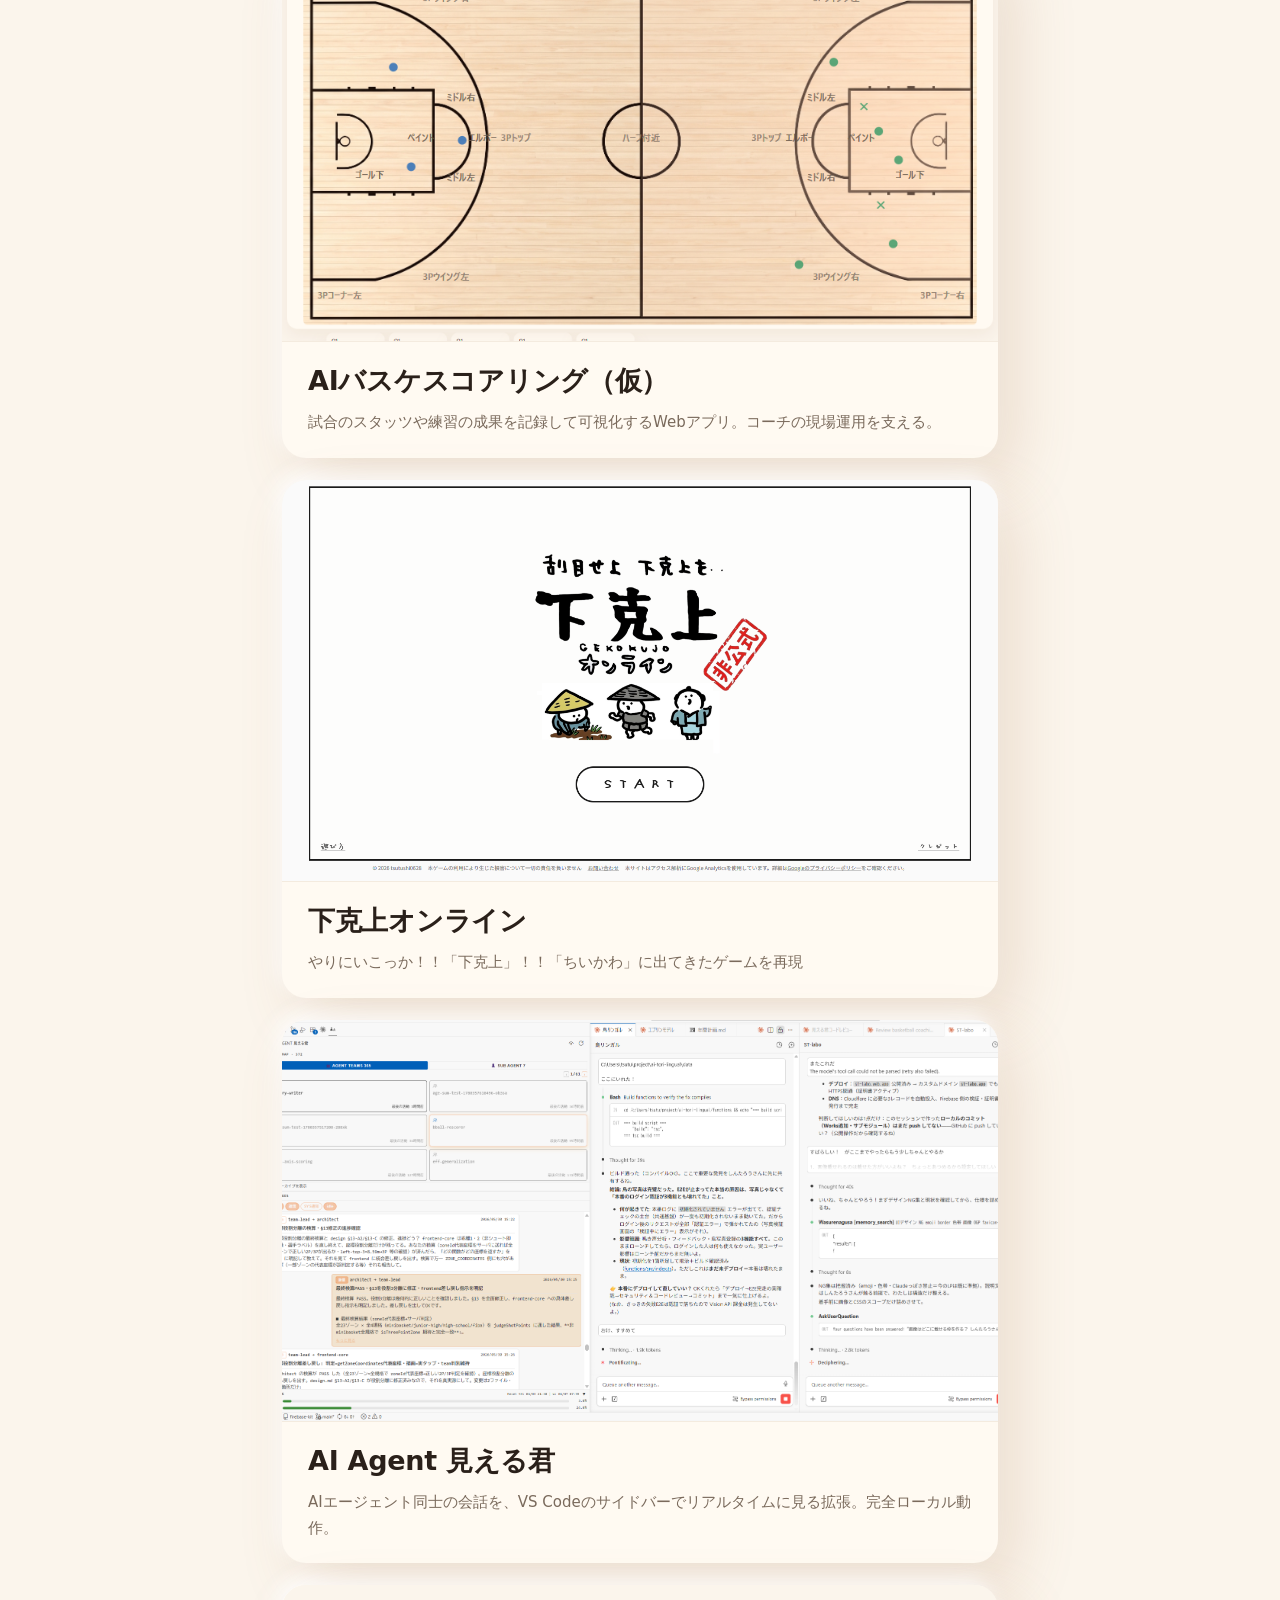
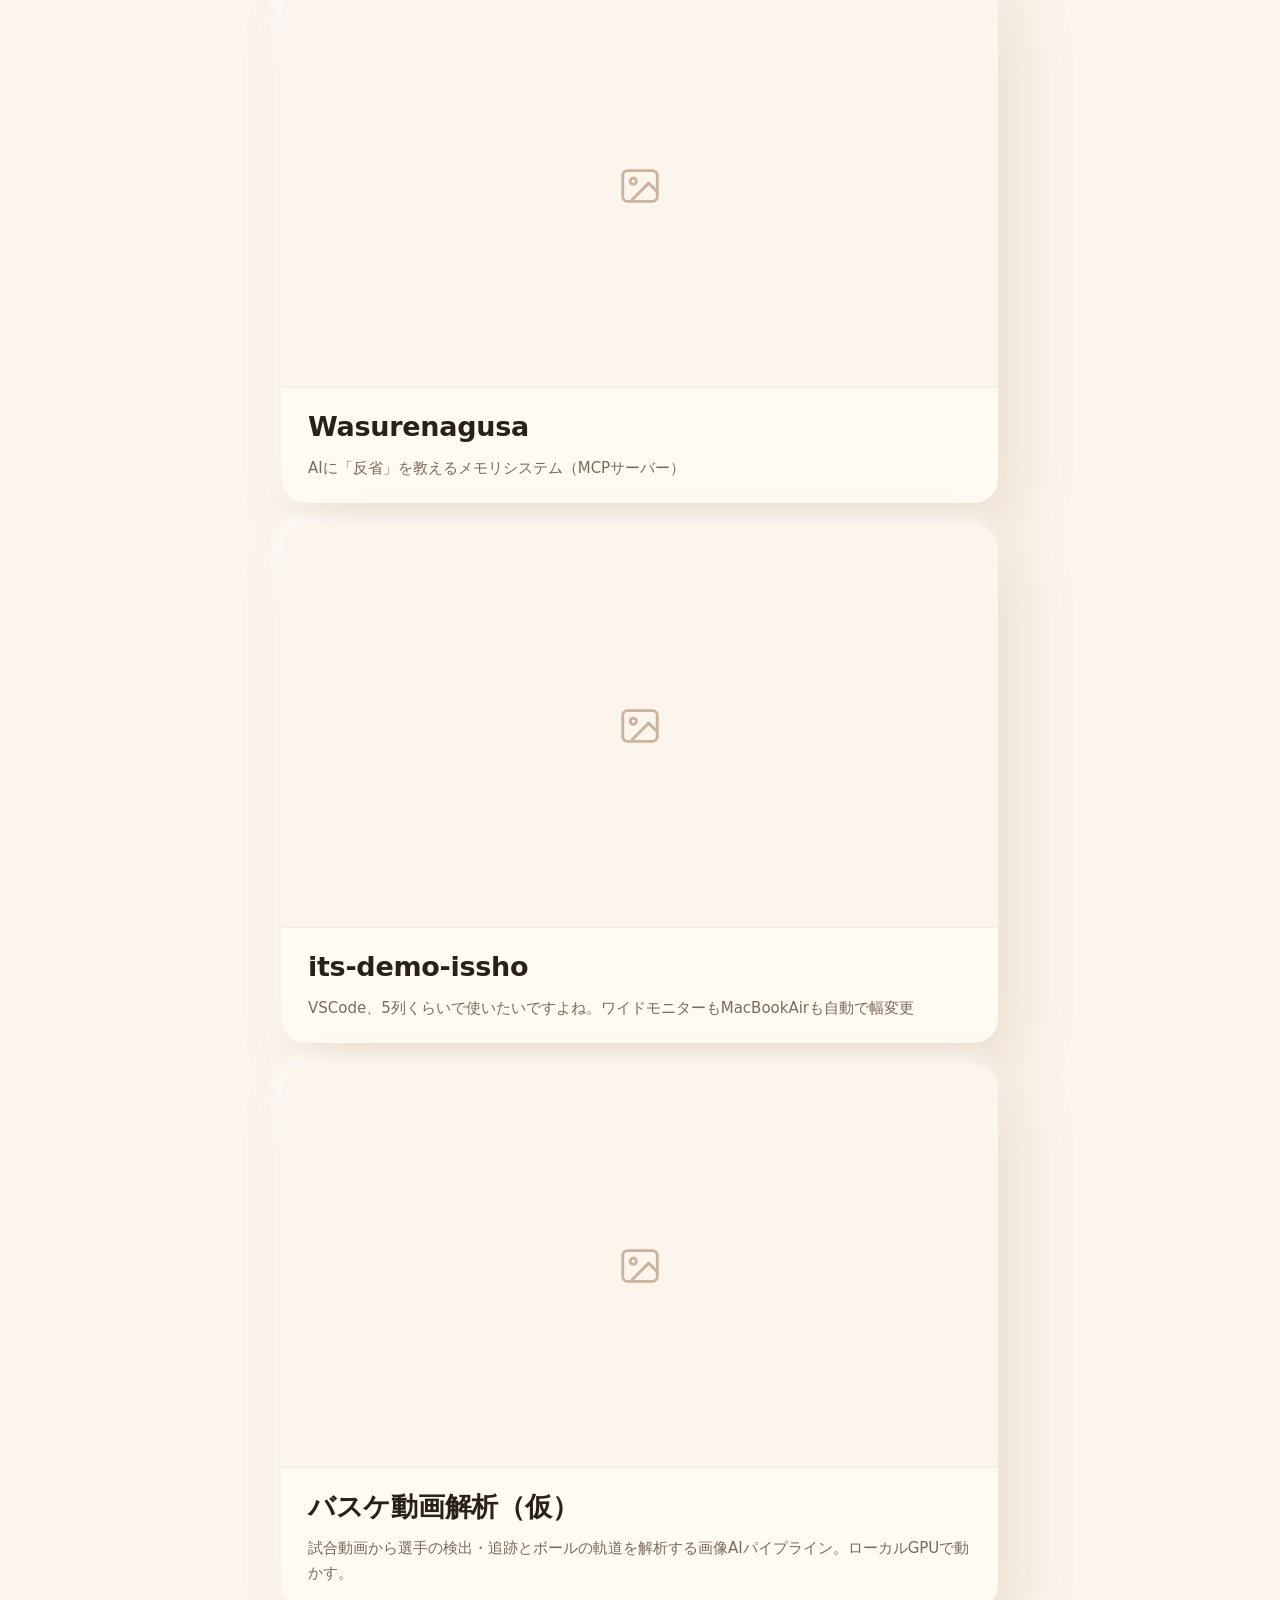
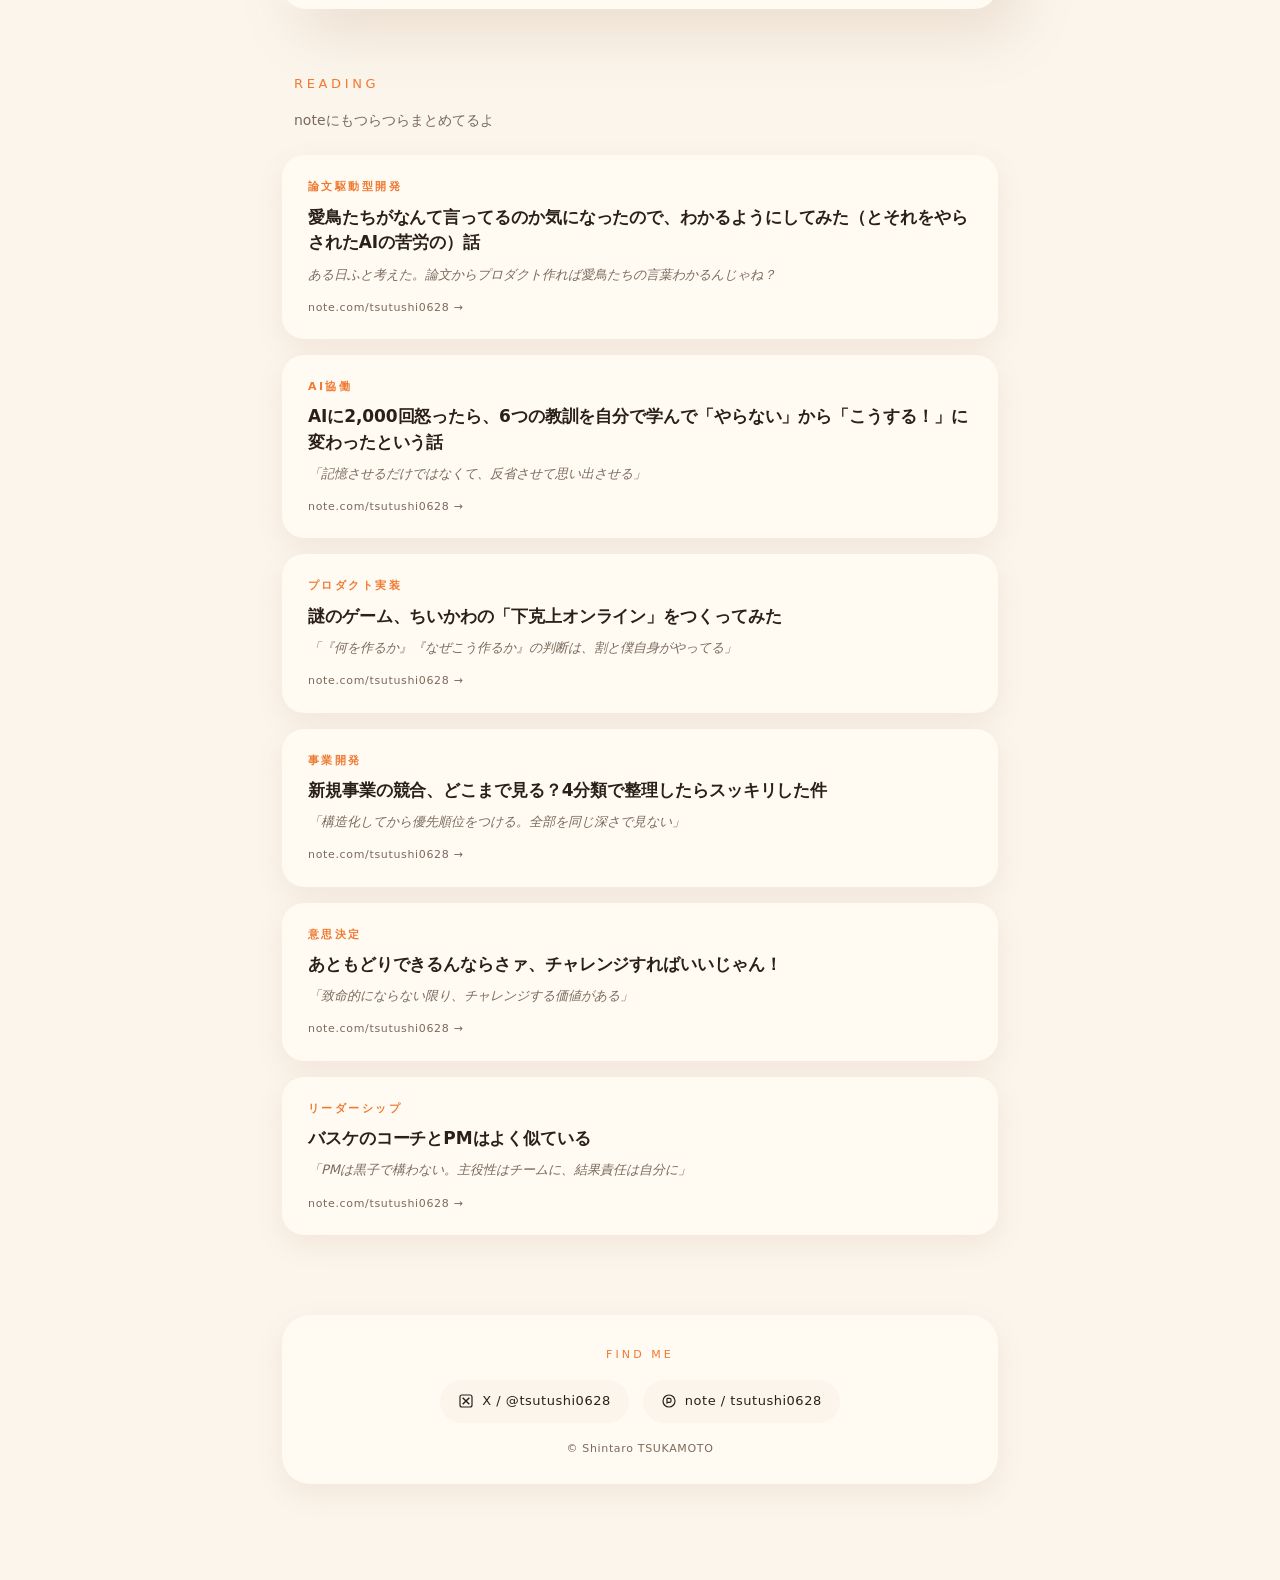
==== commit 7d583dc4: "feat(st-labo): スライドショー用2枚目画像・バスケスコアのslug整合・カード並びと文言調整 Co-Authored-By: Claude Opus 4.8 (1M context) <" ====
--- a/public/index.html
+++ b/public/index.html
@@ -73,6 +73,22 @@
     <section class="section">
       <div class="section-title">Works</div>
       <div class="works">
+        <a class="work" data-work="tori-lingual" href="https://ai-tori-lingual.web.app/" target="_blank" rel="noopener noreferrer">
+          <div class="work-shot"><img src="img/ai-tori-lingual.png" alt="AIとりリンガル のスクリーンショット" loading="lazy" onerror="this.closest('.work-shot').classList.add('is-empty'); this.remove();" /></div>
+          <div class="work-body">
+            <h3 class="work-title">AIとりリンガル</h3>
+            <p class="work-desc">ピッツァとパスタはなんてしゃべってるのかな？！　を論文から構築。鳥版バウリンガル</p>
+          </div>
+        </a>
+        
+        <a class="work" data-work="ai-bb-score" href="#" target="_blank" rel="noopener noreferrer">
+          <div class="work-shot"><img src="img/ai-bb-score.png" alt="バスケスコアリング のスクリーンショット" loading="lazy" onerror="this.closest('.work-shot').classList.add('is-empty'); this.remove();" /></div>
+          <div class="work-body">
+            <h3 class="work-title">AIバスケスコアリング（仮）</h3>
+            <p class="work-desc">試合のスタッツや練習の成果を記録して可視化するWebアプリ。コーチの現場運用を支える。</p>
+          </div>
+        </a>
+
         <a class="work" data-work="gekokujo" href="https://gekokujo-online.web.app" target="_blank" rel="noopener noreferrer">
           <div class="work-shot"><img src="img/gekokujo.png" alt="下克上オンライン のスクリーンショット" loading="lazy" onerror="this.closest('.work-shot').classList.add('is-empty'); this.remove();" /></div>
           <div class="work-body">
@@ -80,13 +96,6 @@
             <p class="work-desc">やりにいこっか！！「下克上」！！「ちいかわ」に出てきたゲームを再現</p>
           </div>
         </a>
-        <a class="work" data-work="tori-lingual" href="https://ai-tori-lingual.web.app/" target="_blank" rel="noopener noreferrer">
-          <div class="work-shot"><img src="img/ai-tori-lingual.png" alt="AIとりリンガル のスクリーンショット" loading="lazy" onerror="this.closest('.work-shot').classList.add('is-empty'); this.remove();" /></div>
-          <div class="work-body">
-            <h3 class="work-title">AIとりリンガル</h3>
-            <p class="work-desc">ピッツァとパスタはなんてしゃべってるのかな？！　を論文から構築。鳥版バウリンガル</p>
-          </div>
-        </a>
         <a class="work" data-work="mieru-kun" href="https://github.com/tsutushi0628/ai-agent-mieru-kun" target="_blank" rel="noopener noreferrer">
           <div class="work-shot"><img src="img/mierukun.png" alt="AI Agent 見える君 のスクリーンショット" loading="lazy" onerror="this.closest('.work-shot').classList.add('is-empty'); this.remove();" /></div>
           <div class="work-body">
@@ -111,15 +120,9 @@
         <a class="work" data-work="basketball-video" href="#" target="_blank" rel="noopener noreferrer">
           <div class="work-shot"><img src="img/basketball-video.png" alt="バスケ動画解析 のスクリーンショット" loading="lazy" onerror="this.closest('.work-shot').classList.add('is-empty'); this.remove();" /></div>
           <div class="work-body">
-            <h3 class="work-title">バスケ動画解析</h3>
+            <h3 class="work-title">バスケ動画解析（仮）
+            </h3>
             <p class="work-desc">試合動画から選手の検出・追跡とボールの軌道を解析する画像AIパイプライン。ローカルGPUで動かす。</p>
-          </div>
-        </a>
-        <a class="work" data-work="basketball-scoring" href="#" target="_blank" rel="noopener noreferrer">
-          <div class="work-shot"><img src="img/basketball-scoring.png" alt="バスケスコアリング のスクリーンショット" loading="lazy" onerror="this.closest('.work-shot').classList.add('is-empty'); this.remove();" /></div>
-          <div class="work-body">
-            <h3 class="work-title">バスケスコアリング（仮）</h3>
-            <p class="work-desc">試合のスタッツや練習の成果を記録して可視化するWebアプリ。コーチの現場運用を支える。</p>
           </div>
         </a>
       </div>
@@ -127,8 +130,14 @@
 
     <section class="section">
       <div class="section-title">Reading</div>
-      <p class="section-lead">考えていることは、noteに書いてる。気になるものから読んでみて。</p>
+      <p class="section-lead">noteにもつらつらまとめてるよ</p>
       <div class="readings">
+        <a class="reading" href="https://note.com/tsutushi0628/n/neacbe503d062" target="_blank" rel="noopener noreferrer">
+          <span class="reading-cat">論文駆動型開発</span>
+          <span class="reading-title">愛鳥たちがなんて言ってるのか気になったので、わかるようにしてみた（とそれをやらされたAIの苦労の）話</span>
+          <span class="reading-quote">ある日ふと考えた。論文からプロダクト作れば愛鳥たちの言葉わかるんじゃね？</span>
+          <span class="reading-meta">note.com/tsutushi0628 →</span>
+        </a>
         <a class="reading" href="https://note.com/tsutushi0628/n/nb92890b3700c" target="_blank" rel="noopener noreferrer">
           <span class="reading-cat">AI協働</span>
           <span class="reading-title">AIに2,000回怒ったら、6つの教訓を自分で学んで「やらない」から「こうする！」に変わったという話</span>
@@ -244,8 +253,8 @@
     <span class="modal-note">準備中</span>
   </template>
 
-  <template data-work-detail="basketball-scoring">
-    <h3 class="modal-title" id="work-modal-title">バスケスコアリング（仮）</h3>
+  <template data-work-detail="ai-bb-score">
+    <h3 class="modal-title" id="work-modal-title">AIバスケスコアリング（仮）</h3>
     <div class="modal-block"><span class="modal-w">Why</span><p>試合中の記録を紙やExcelでやると、書き漏れと試合後の集計がとにかく大変。対戦相手の名簿を毎試合手で入力するのもしんどい。コーチが1人で、試合に集中したまま全部記録できる形にしたかった。</p></div>
     <div class="modal-block"><span class="modal-w">What</span><p>コーチが試合中に、タブレットのコート半面を親指1本でタップして、シュート・リバウンド・ファウル・交代まで記録できるWebアプリ。試合後はボックススコア・シュートチャート・公式スコアシートのPDFがその場で出る。対戦相手の名簿は、紙のメンバー表を1枚撮るだけで取り込める。</p></div>
     <div class="modal-block"><span class="modal-w">How</span><p>スタッツの集計やファウル累積・フリースロー本数・退場の判定は、ぜんぶサーバ側のコードで決定的に計算する（AIは使わない）。AIを使うのは相手名簿の写真の読み取り1か所だけで、重複の除去や登録はコードに任せる。「公式スコアシートを完全に再現する」を設計の一本軸にしてるよ。</p></div>
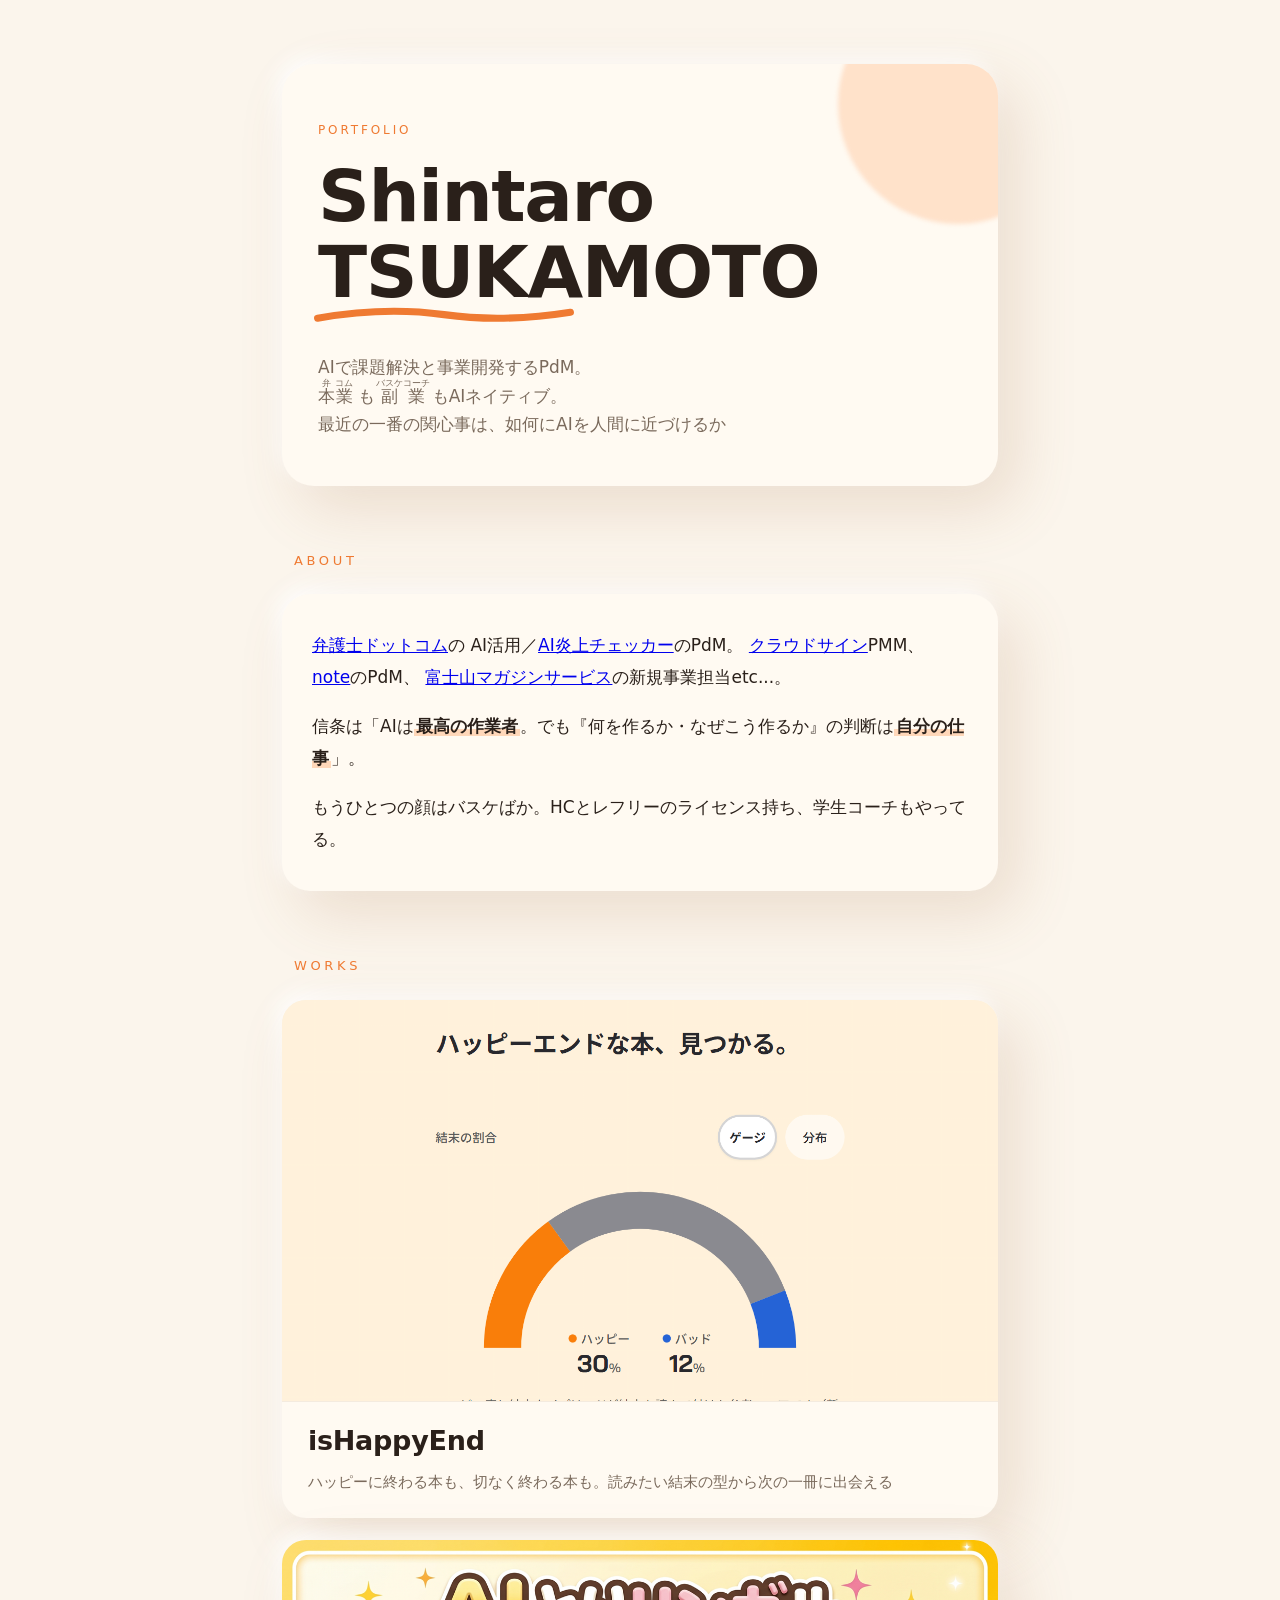
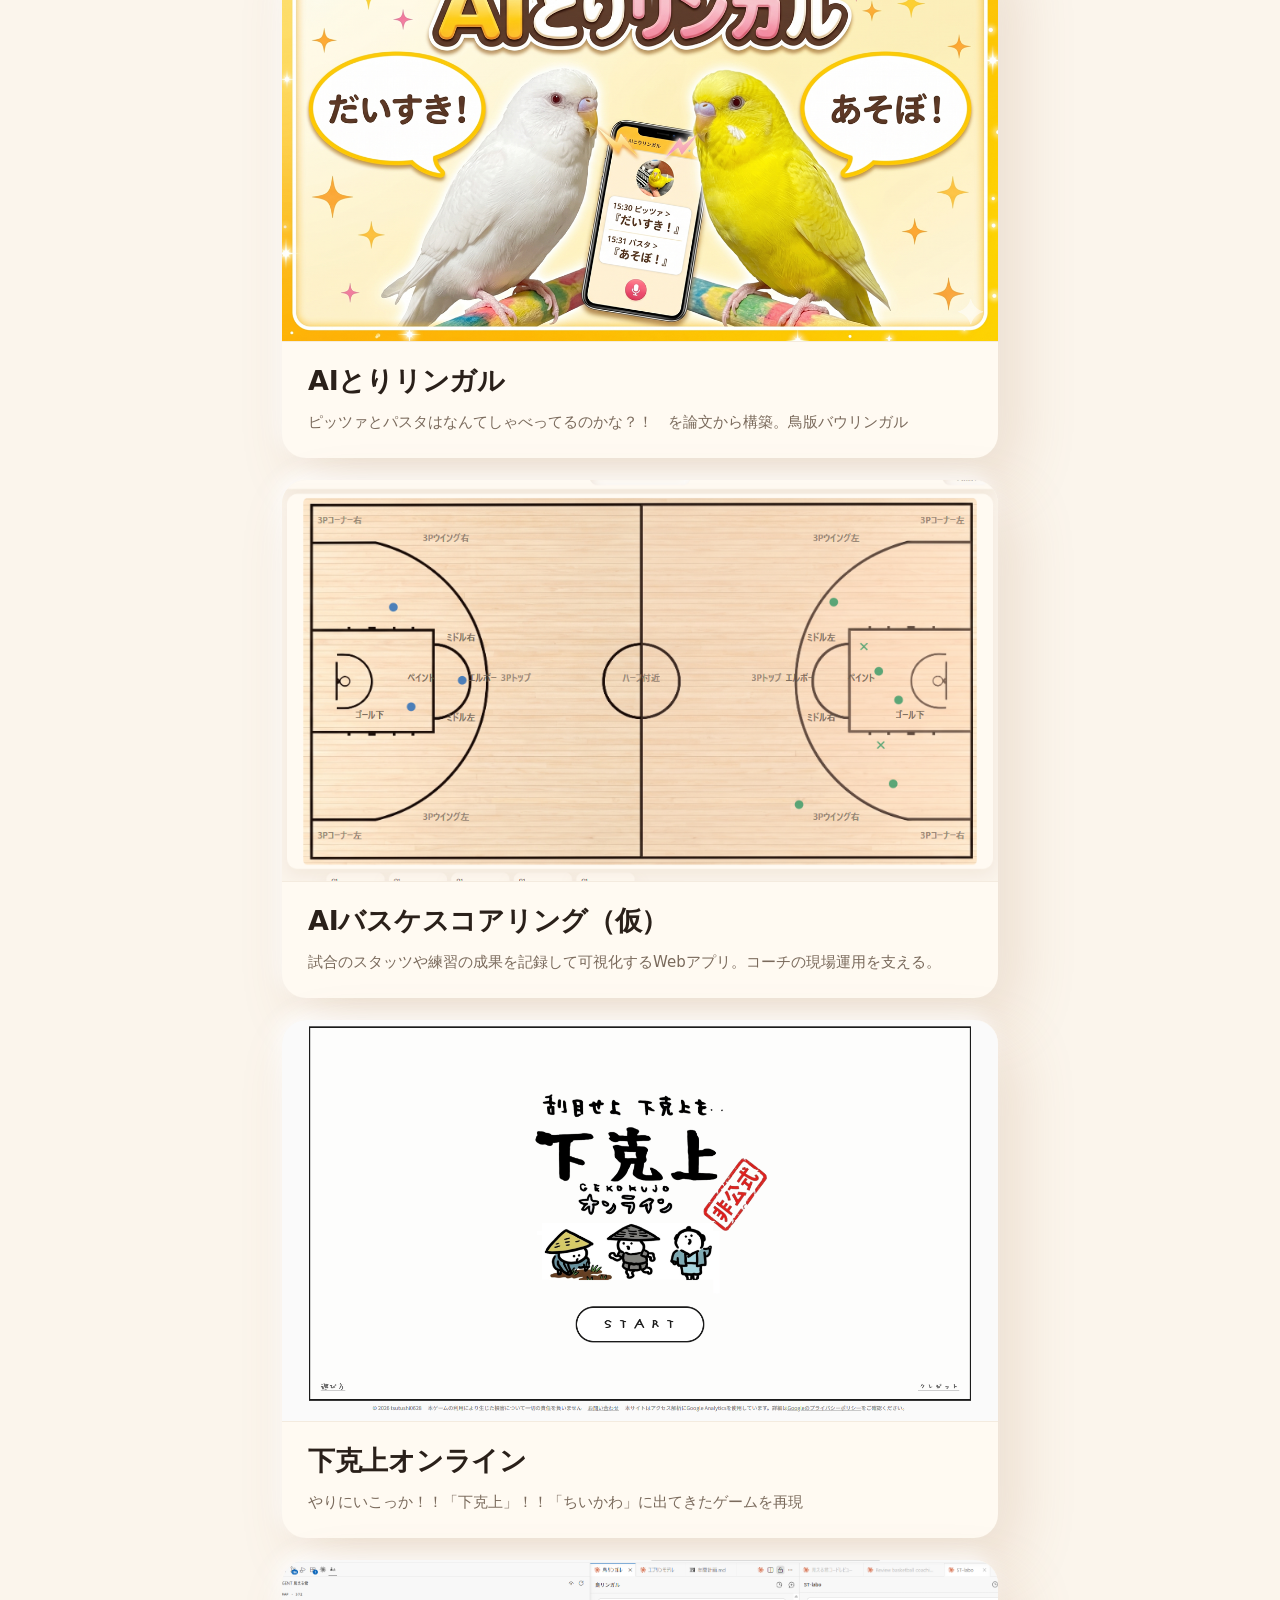
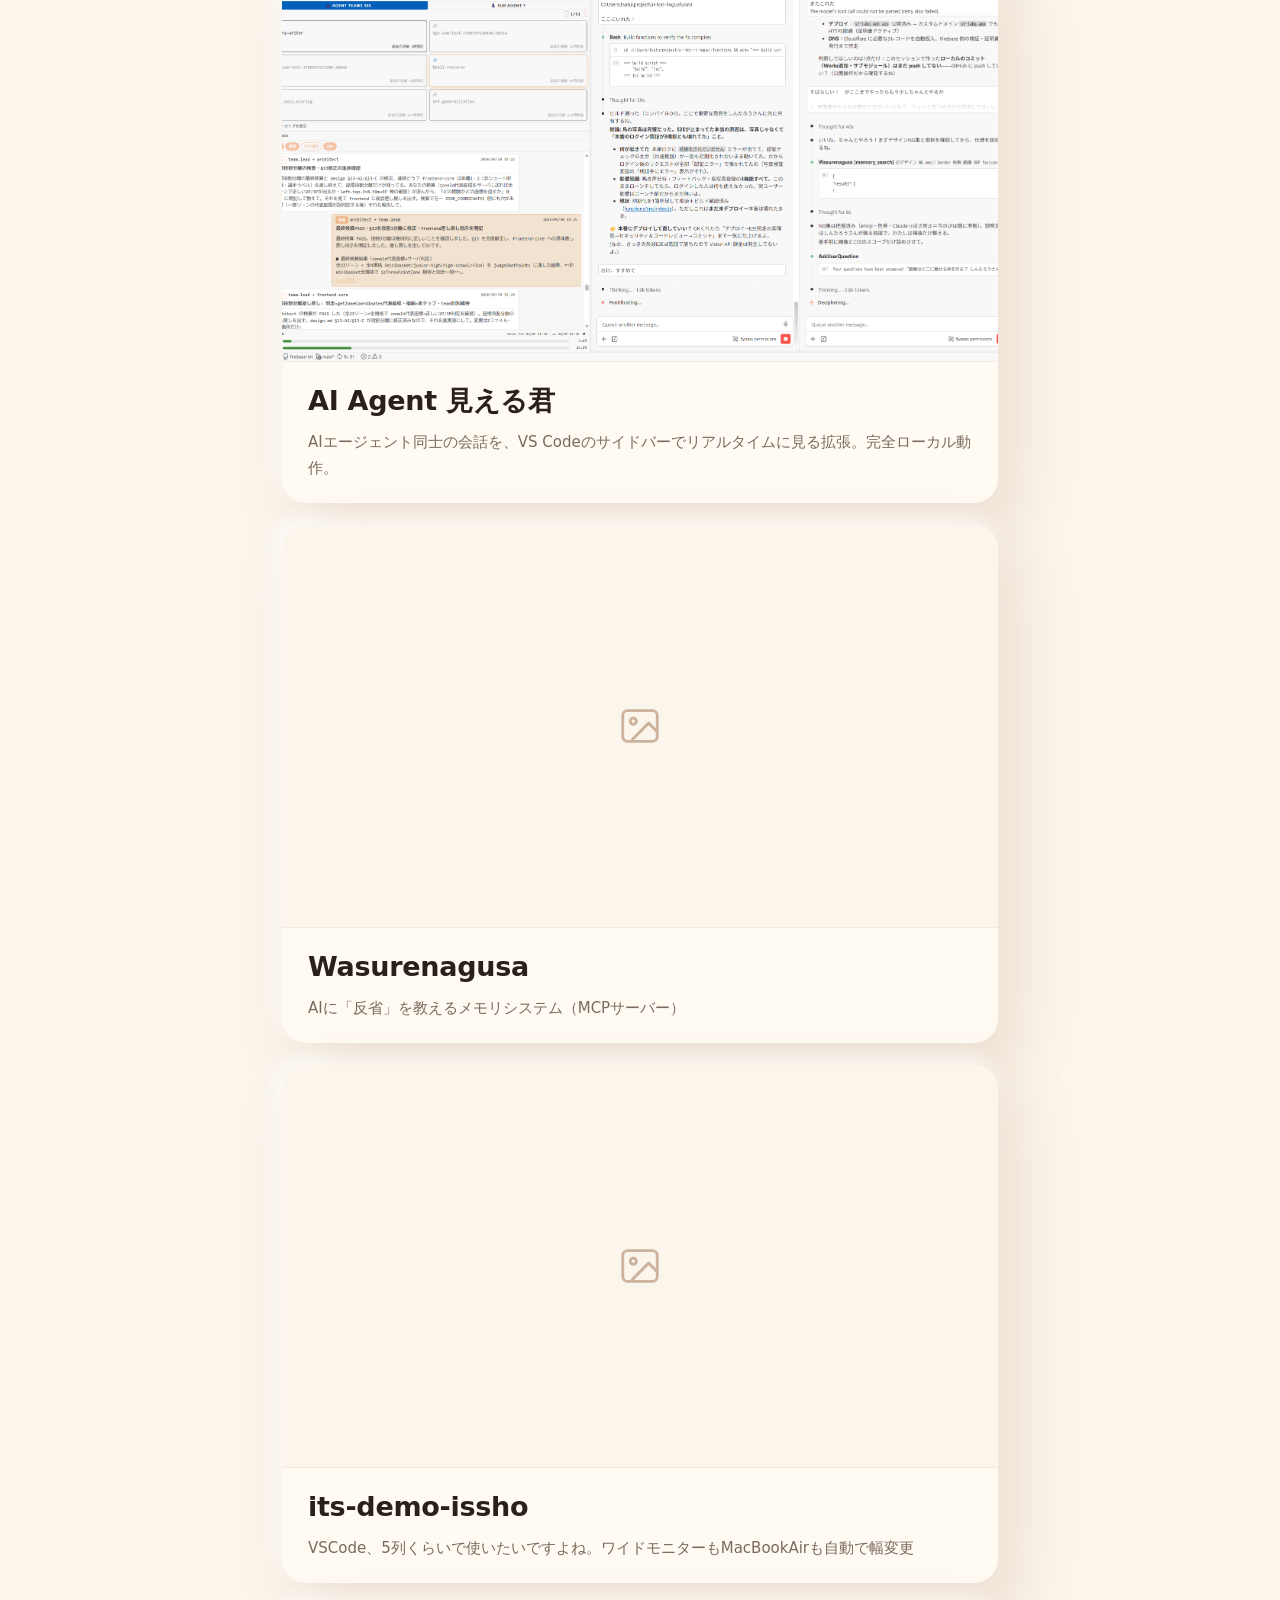
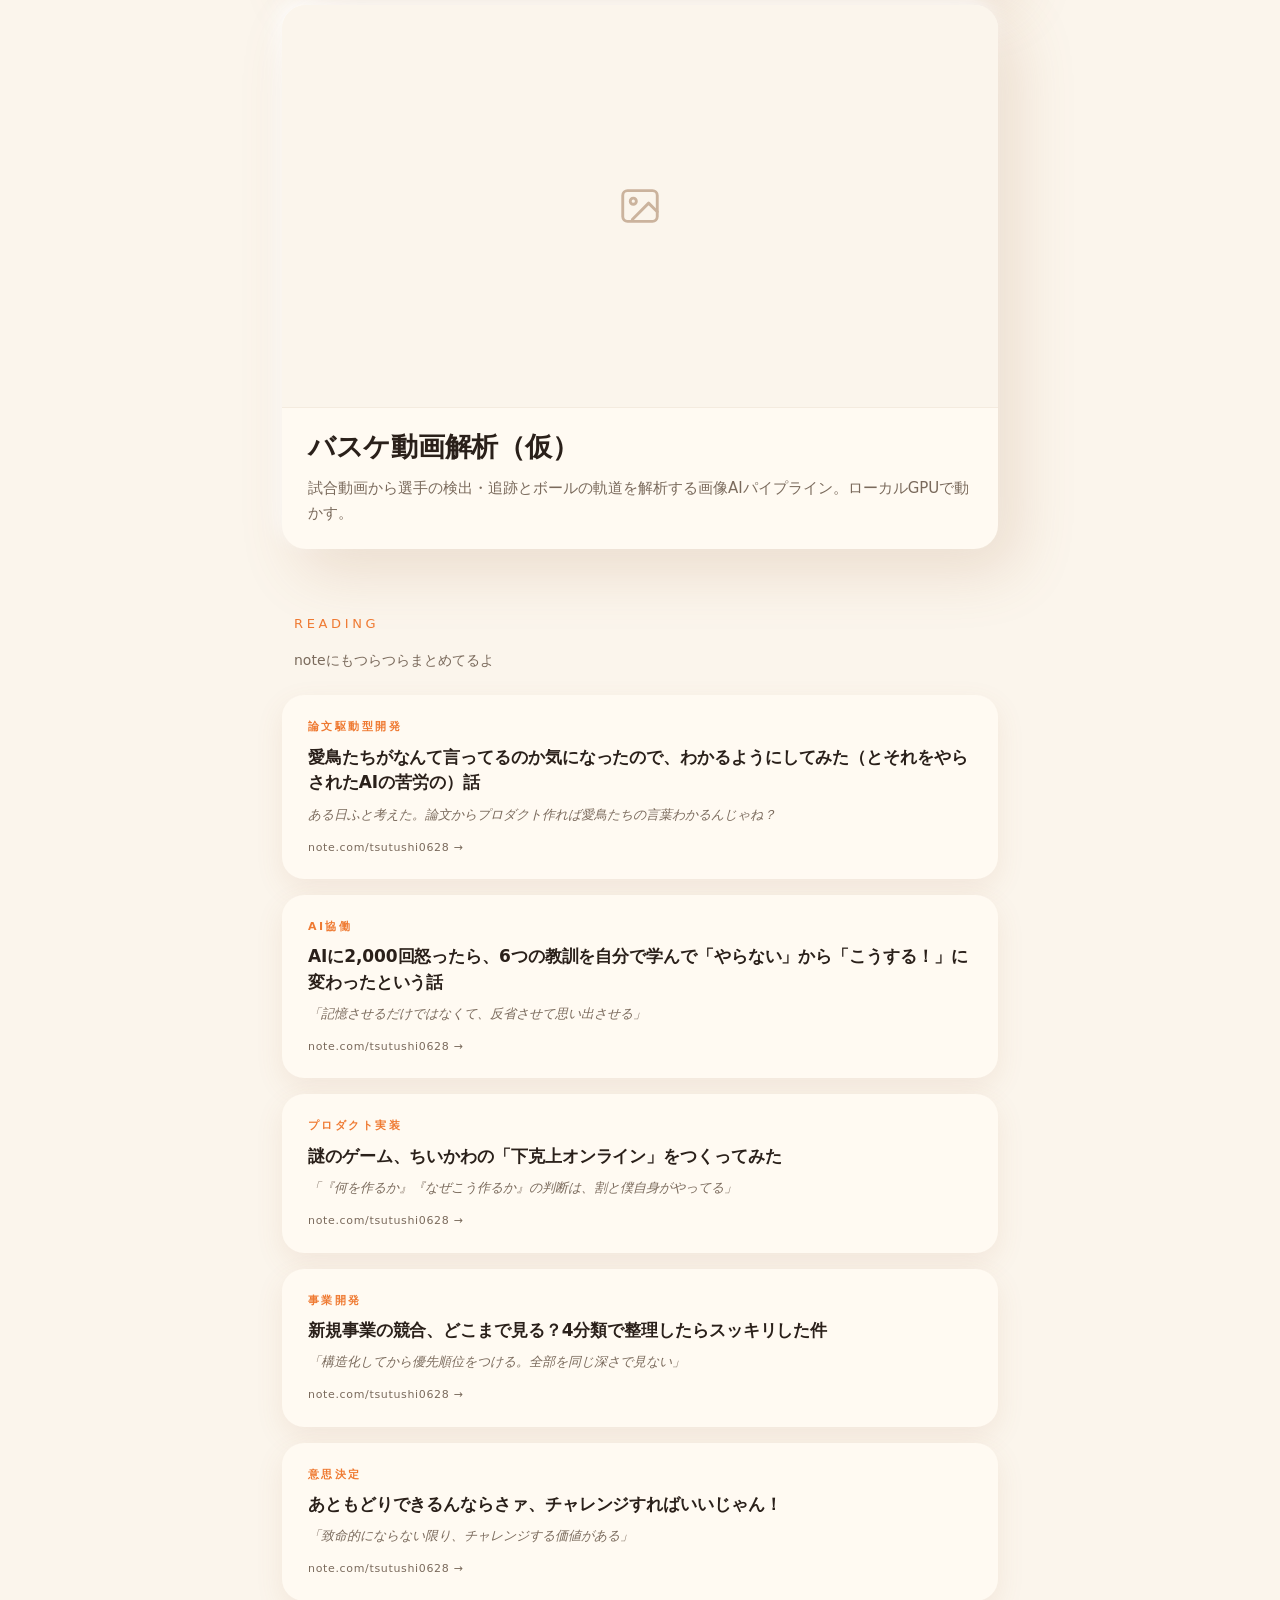
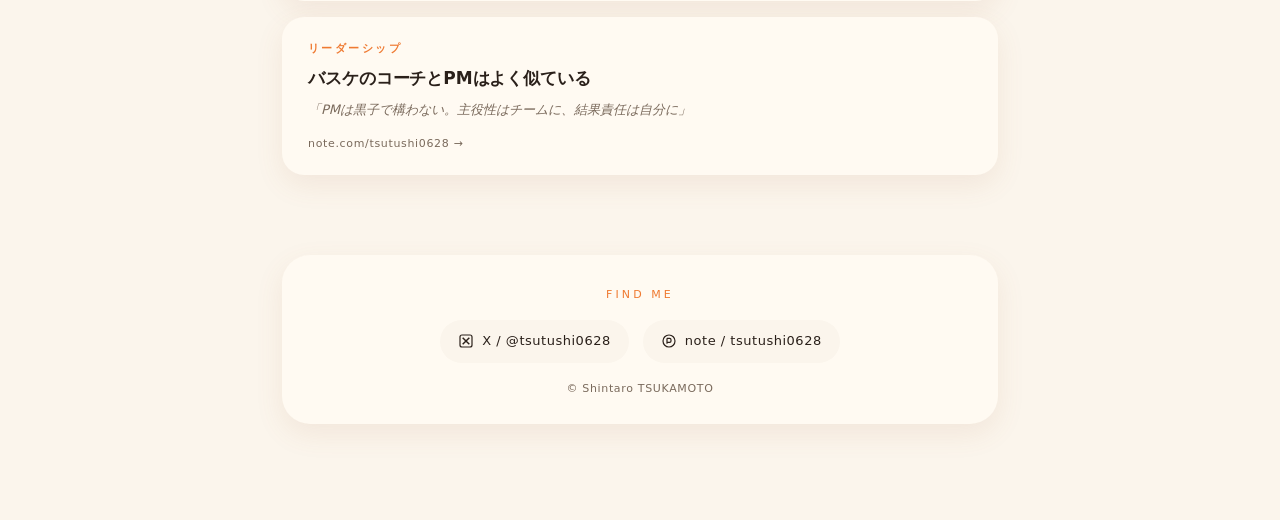
==== commit fc9c3554: "feat(works): isHappyEndを先頭に追加しGA4計測を導入する Co-Authored-By: Claude Fable 5 <noreply@anthropic.com>" ====
--- a/public/index.html
+++ b/public/index.html
@@ -8,6 +8,9 @@
 <head>
 <meta charset="UTF-8" />
 <meta name="viewport" content="width=device-width, initial-scale=1.0" />
+<!-- アクセス計測(Google アナリティクス4・measurementId は公開識別子) -->
+<script async src="https://www.googletagmanager.com/gtag/js?id=G-SP6YD1CVD4"></script>
+<script>window.dataLayer=window.dataLayer||[];function gtag(){dataLayer.push(arguments);}gtag('js',new Date());gtag('config','G-SP6YD1CVD4');</script>
 <title>Shintaro TSUKAMOTO — AIで事業開発するPdM</title>
 <meta name="description" content="AIで課題解決と事業開発するPdM、塚本慎太郎のポートフォリオ。弁護士ドットコムのAI活用／AI炎上チェッカーのPdM、クラウドサインPMM。バスケコーチとしての顔も。制作したプロダクトを紹介。" />
 <link rel="canonical" href="https://st-labo.app/" />
@@ -73,6 +76,13 @@
     <section class="section">
       <div class="section-title">Works</div>
       <div class="works">
+        <a class="work" data-work="happy-end" href="https://is-happy-end.web.app/" target="_blank" rel="noopener noreferrer">
+          <div class="work-shot"><img src="img/happy-end.png" alt="isHappyEnd のスクリーンショット" loading="lazy" onerror="this.closest('.work-shot').classList.add('is-empty'); this.remove();" /></div>
+          <div class="work-body">
+            <h3 class="work-title">isHappyEnd</h3>
+            <p class="work-desc">ハッピーに終わる本も、切なく終わる本も。読みたい結末の型から次の一冊に出会える</p>
+          </div>
+        </a>
         <a class="work" data-work="tori-lingual" href="https://ai-tori-lingual.web.app/" target="_blank" rel="noopener noreferrer">
           <div class="work-shot"><img src="img/ai-tori-lingual.png" alt="AIとりリンガル のスクリーンショット" loading="lazy" onerror="this.closest('.work-shot').classList.add('is-empty'); this.remove();" /></div>
           <div class="work-body">
@@ -243,6 +253,14 @@
     <div class="modal-block"><span class="modal-w">What</span><p>フォーカスした列が自動で広がって、ほかが縮む拡張。画面の幅に合わせて開く列数も自動で決まる。外出先のスマホからPCのVS Code画面を見て操作することもできる（スマホ操作はmac版）。</p></div>
     <div class="modal-block"><span class="modal-w">How</span><p>OSごとにウィンドウの実際の幅を測って列数を決める。指示しても画面に反映されないことがあるので、出来上がりを読み戻して確認し、崩れていたら自動で直す。スマホからの操作は、条件が一つでも崩れたら何もしない安全設計（誤入力を防ぐ）。</p></div>
     <a class="modal-cta" href="https://github.com/tsutushi0628/itsdemo-issho" target="_blank" rel="noopener noreferrer">GitHubで見る →</a>
+  </template>
+
+  <template data-work-detail="happy-end">
+    <h3 class="modal-title" id="work-modal-title">isHappyEnd</h3>
+    <div class="modal-block"><span class="modal-w">Why</span><p>読み終えたあとにどんな気持ちになりたいかで本を選びたいのに、結末の雰囲気から次の一冊を探す場がなかった。結末で選ぶことで、読みたい読後感にまっすぐ辿り着けるようにした。</p></div>
+    <div class="modal-block"><span class="modal-w">What</span><p>日本文学・少年漫画・少女漫画の結末を、完全大団円のハッピー度100から崩壊の0まで連続スコアで分類。カテゴリごとの割合をゲージで見ながら、読みたい結末に絞って最終刊へ進めるサイト。</p></div>
+    <div class="modal-block"><span class="modal-w">How</span><p>古今東西の創作物を結末の型で整理し、作品ごとのハッピー度を手がかりに探せるようにした。気になる一冊を見つけたら、そのまま最終刊に出会える導線を用意している。</p></div>
+    <a class="modal-cta" href="https://is-happy-end.web.app/" target="_blank" rel="noopener noreferrer">サイトを見る →</a>
   </template>
 
   <template data-work-detail="basketball-video">
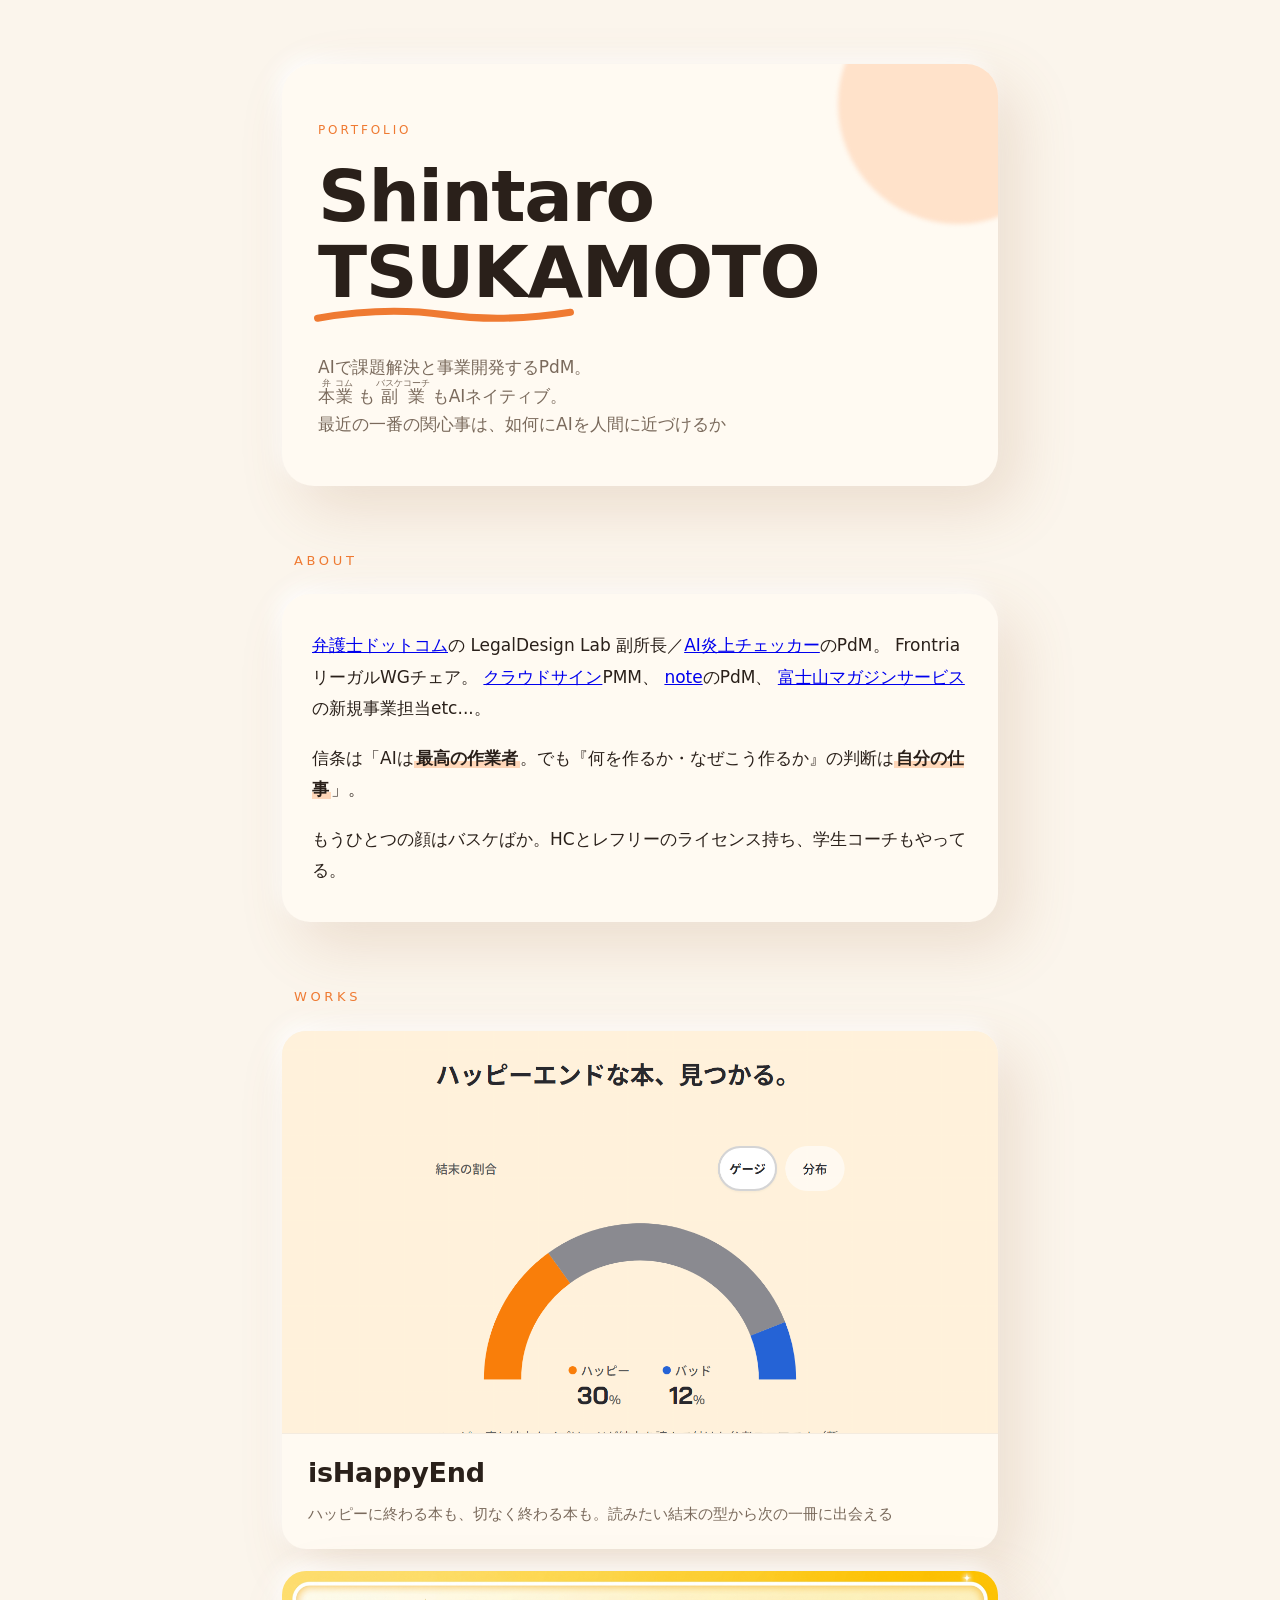
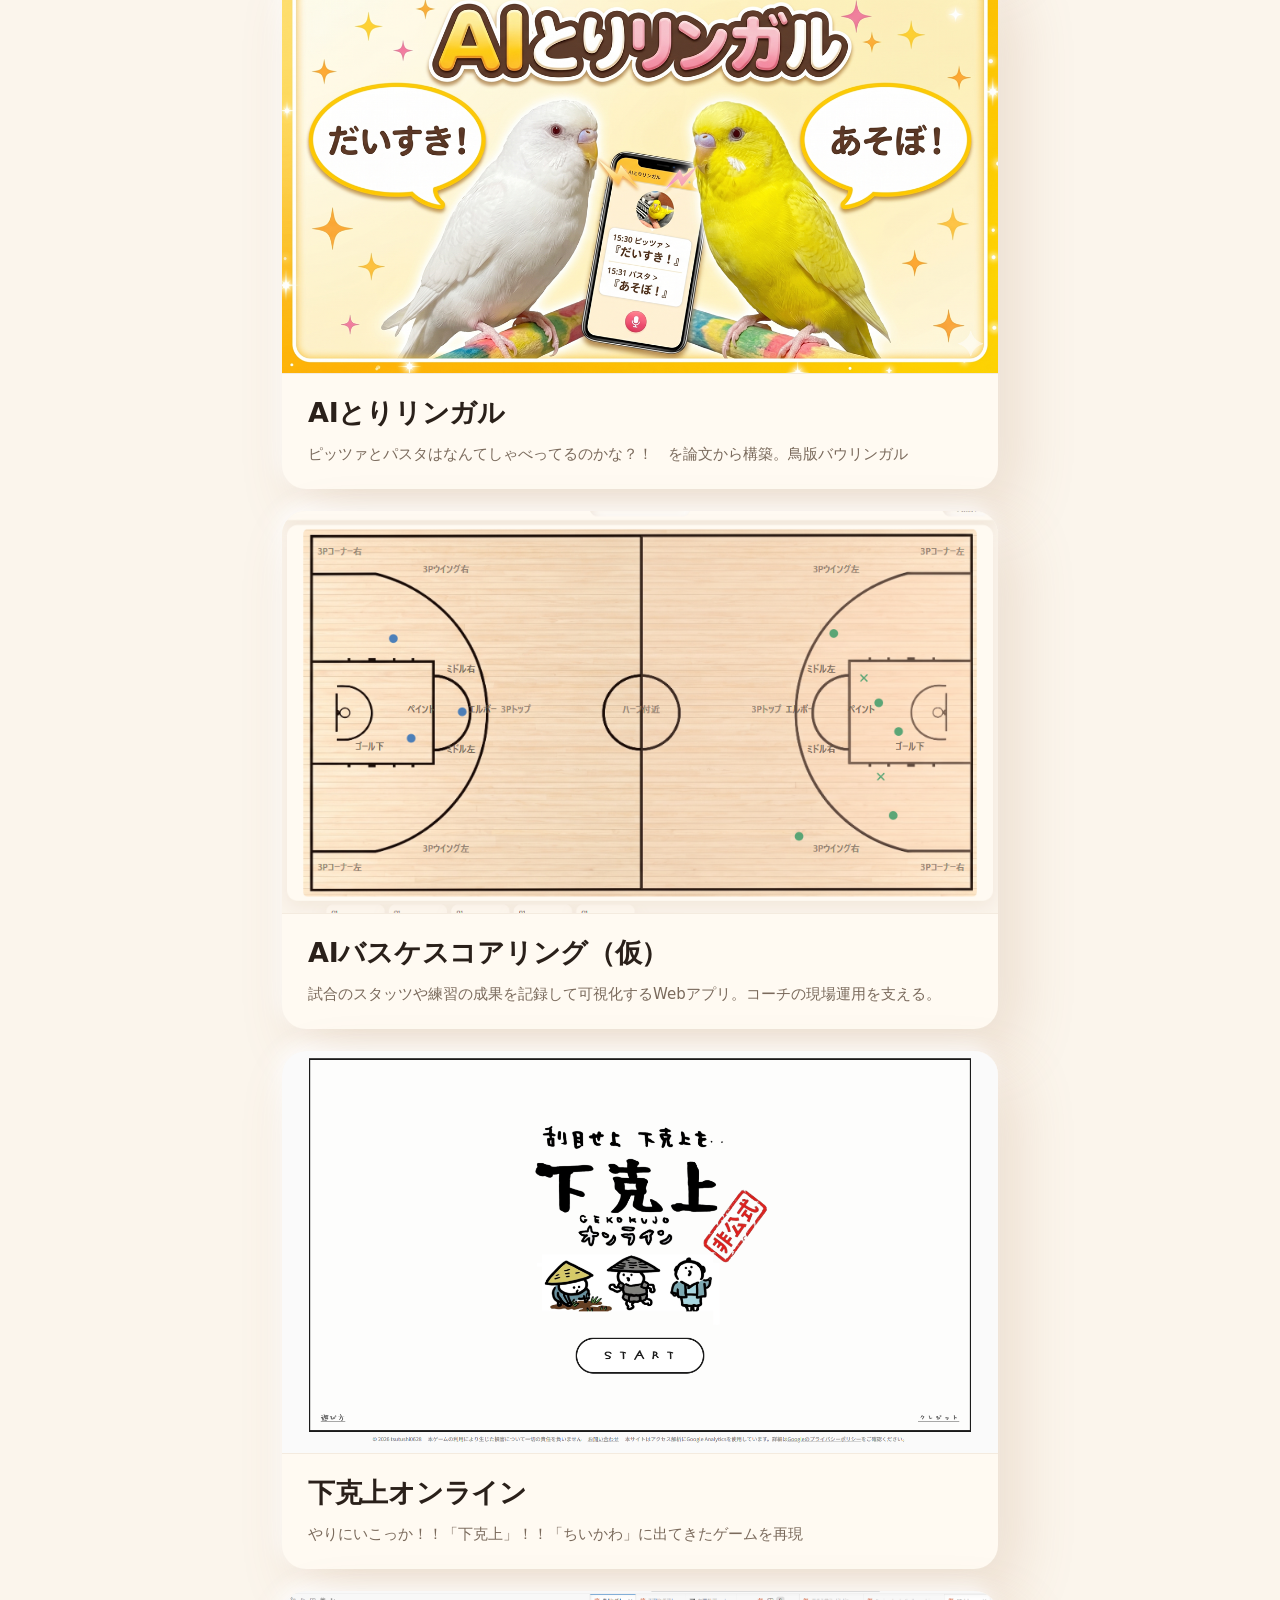
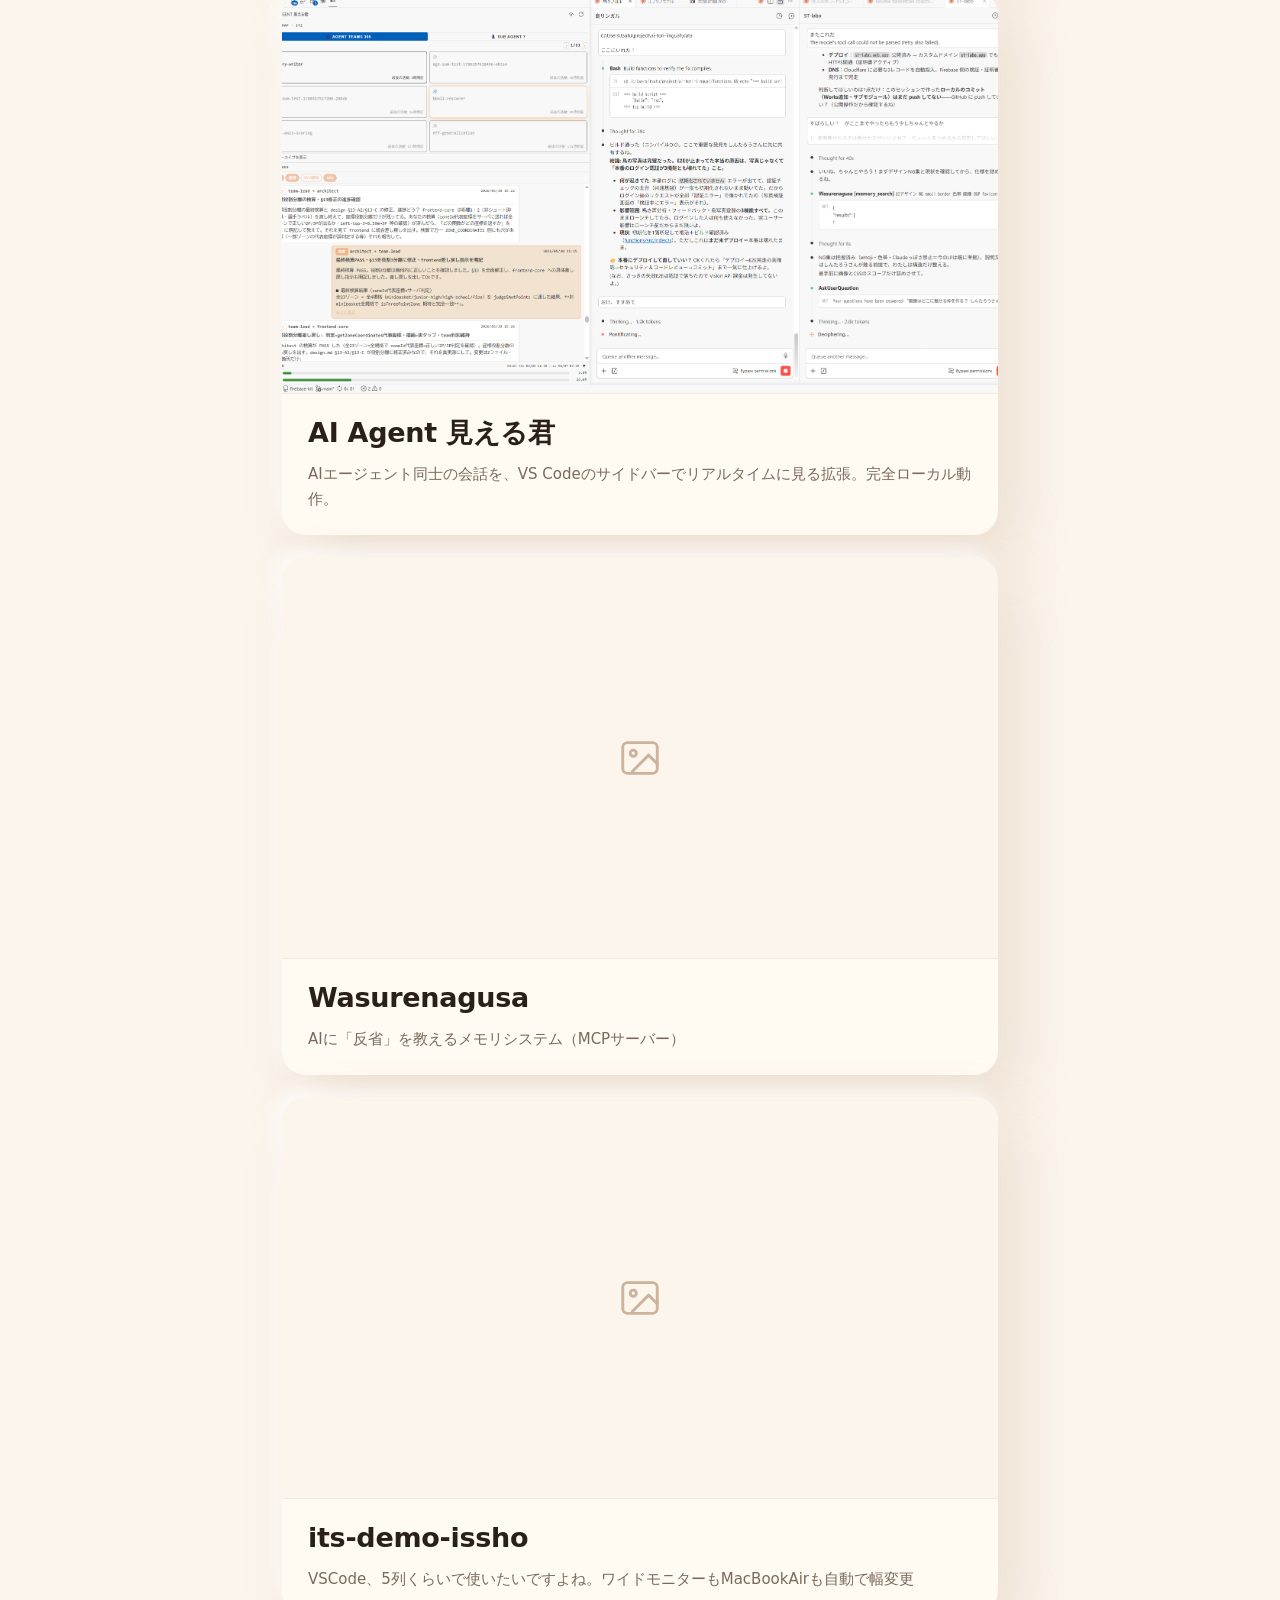
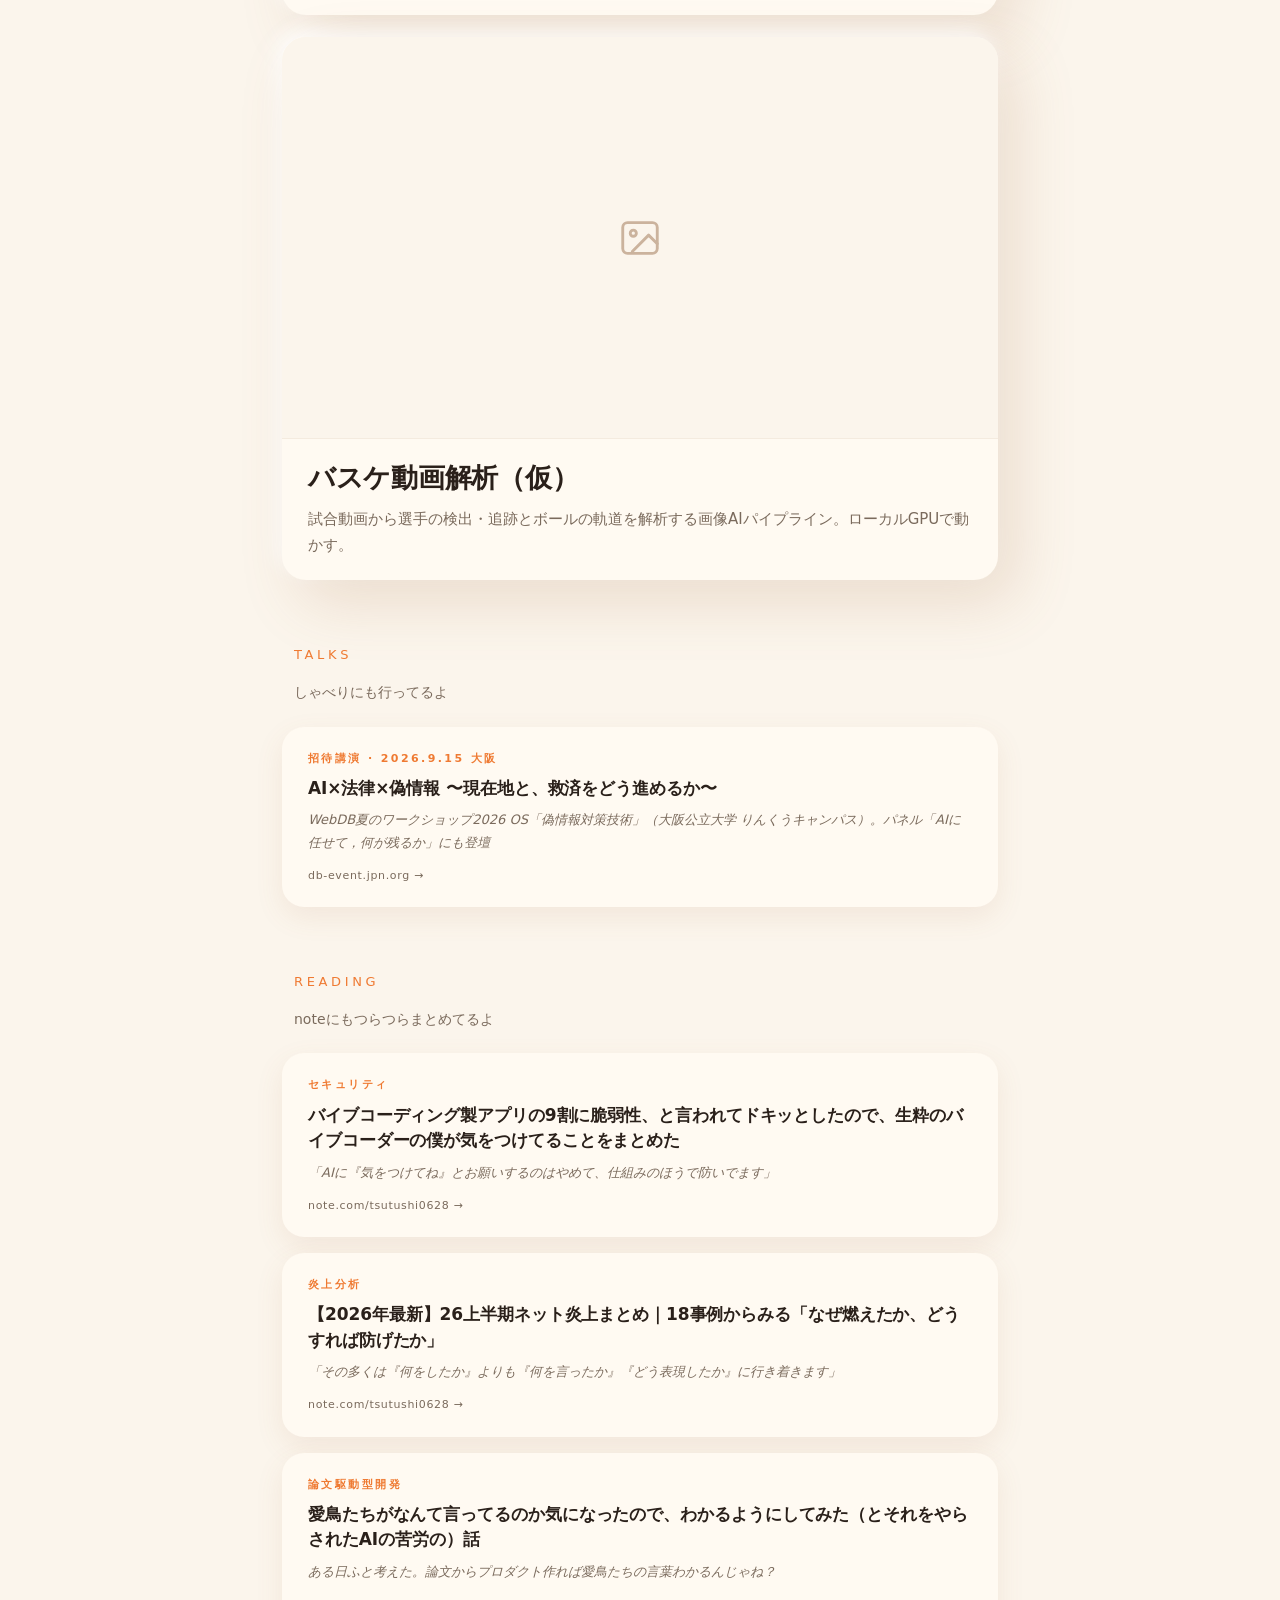
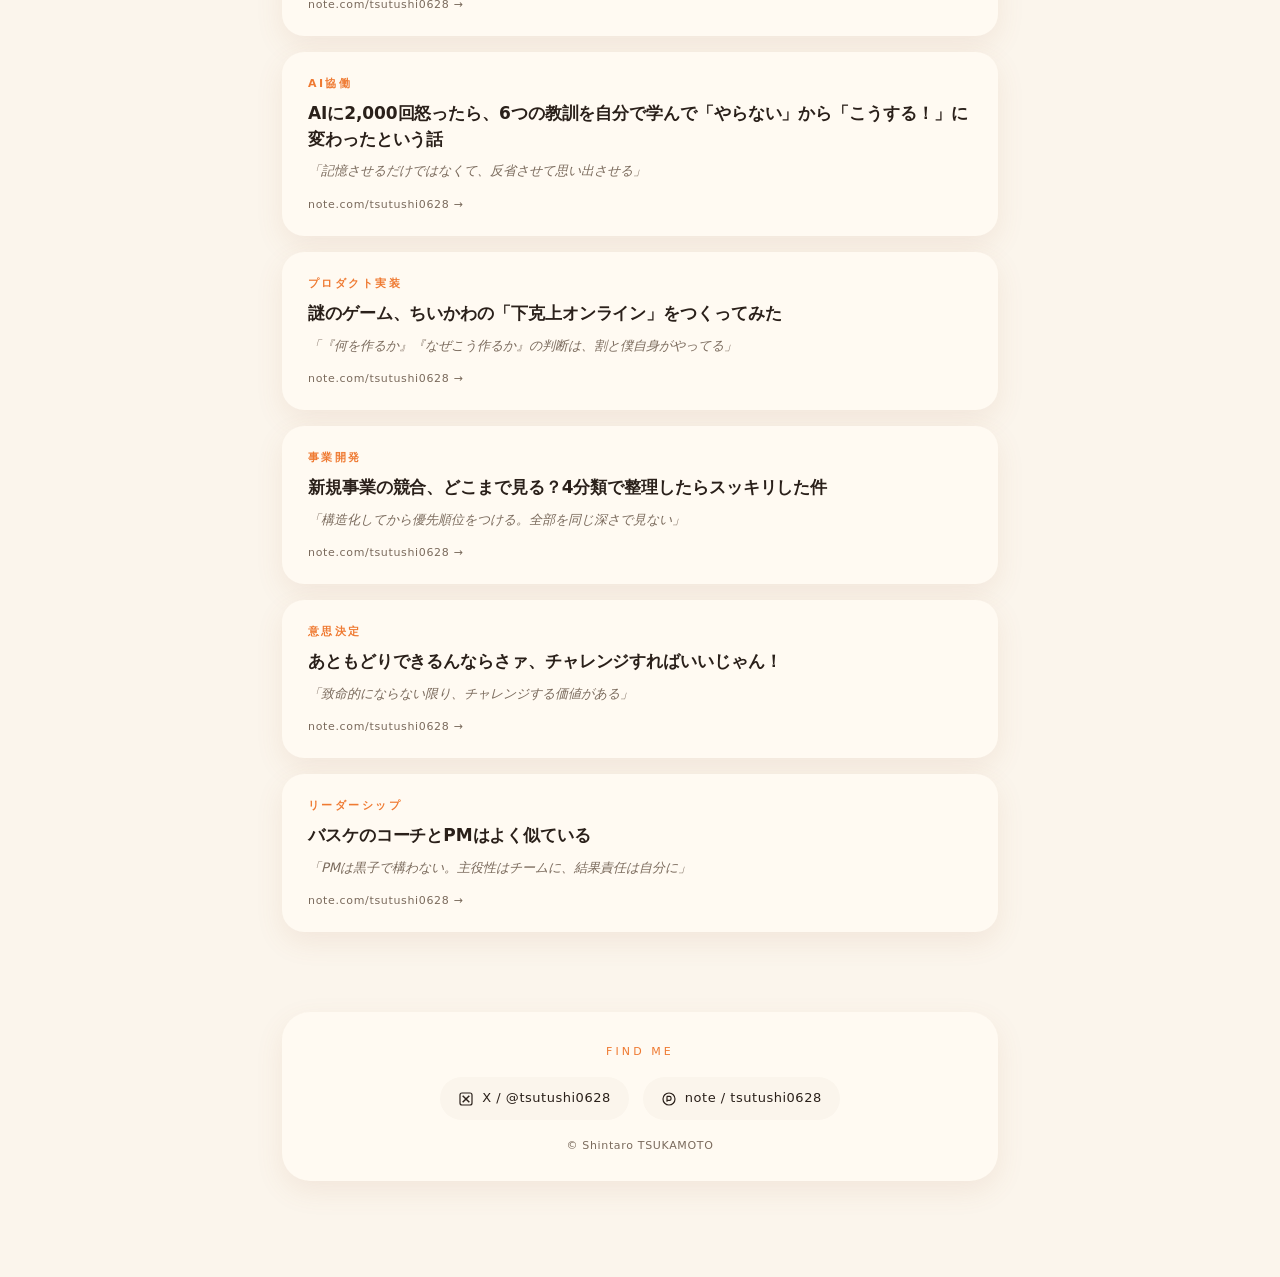
==== commit 5435bcc1: "feat(lp): WebDB2026大阪講演のTalks節とnote新記事2本を追加し、未掲載検知の仕組みを置く - Talks節を新設（公開プログラム頁の事実のみ） - Reading先頭に202" ====
--- a/public/index.html
+++ b/public/index.html
@@ -12,12 +12,12 @@
 <script async src="https://www.googletagmanager.com/gtag/js?id=G-SP6YD1CVD4"></script>
 <script>window.dataLayer=window.dataLayer||[];function gtag(){dataLayer.push(arguments);}gtag('js',new Date());gtag('config','G-SP6YD1CVD4');</script>
 <title>Shintaro TSUKAMOTO — AIで事業開発するPdM</title>
-<meta name="description" content="AIで課題解決と事業開発するPdM、塚本慎太郎のポートフォリオ。弁護士ドットコムのAI活用／AI炎上チェッカーのPdM、クラウドサインPMM。バスケコーチとしての顔も。制作したプロダクトを紹介。" />
+<meta name="description" content="AIで課題解決と事業開発するPdM、塚本慎太郎のポートフォリオ。弁護士ドットコムのLegalDesign Lab 副所長／AI炎上チェッカーのPdM、クラウドサインPMM。バスケコーチとしての顔も。制作したプロダクトを紹介。" />
 <link rel="canonical" href="https://st-labo.app/" />
 <meta property="og:type" content="website" />
 <meta property="og:url" content="https://st-labo.app/" />
 <meta property="og:title" content="Shintaro TSUKAMOTO — AIで事業開発するPdM" />
-<meta property="og:description" content="AIで課題解決と事業開発するPdM、塚本慎太郎のポートフォリオ。弁護士ドットコムのAI活用／AI炎上チェッカーのPdM、クラウドサインPMM。バスケコーチとしての顔も。" />
+<meta property="og:description" content="AIで課題解決と事業開発するPdM、塚本慎太郎のポートフォリオ。弁護士ドットコムのLegalDesign Lab 副所長／AI炎上チェッカーのPdM、クラウドサインPMM。バスケコーチとしての顔も。" />
 <meta property="og:site_name" content="Shintaro TSUKAMOTO" />
 <meta property="og:locale" content="ja_JP" />
 <meta name="twitter:card" content="summary" />
@@ -64,7 +64,8 @@
       <div class="section-title">About</div>
       <div class="about-card">
         <p><a href="https://www.bengo4.com/corporate/" target="_blank">弁護士ドットコム</a>の
-          AI活用／<a href="https://safety-checker.bengo4.com/" target="_blank">AI炎上チェッカー</a>のPdM。
+          LegalDesign Lab 副所長／<a href="https://safety-checker.bengo4.com/" target="_blank">AI炎上チェッカー</a>のPdM。
+          Frontria リーガルWGチェア。
           <a href="https://www.cloudsign.jp/" target="_blank">クラウドサイン</a>PMM、
           <a href="https://note.jp/n/ncdf97fd53291" target="_blank">note</a>のPdM、
           <a href="https://www.fujisan.co.jp/" target="_blank">富士山マガジンサービス</a>の新規事業担当etc...。</p>
@@ -139,9 +140,34 @@
     </section>
 
     <section class="section">
+      <div class="section-title">Talks</div>
+      <p class="section-lead">しゃべりにも行ってるよ</p>
+      <div class="readings">
+        <a class="reading" data-talk="2026-09_webdb2026-summer-workshop" href="https://db-event.jpn.org/webdbw2026/organized-sessions/os-anti-disinformation/" target="_blank" rel="noopener noreferrer">
+          <span class="reading-cat">招待講演 · 2026.9.15 大阪</span>
+          <span class="reading-title">AI×法律×偽情報 〜現在地と、救済をどう進めるか〜</span>
+          <span class="reading-quote">WebDB夏のワークショップ2026 OS「偽情報対策技術」（大阪公立大学 りんくうキャンパス）。パネル「AIに任せて，何が残るか」にも登壇</span>
+          <span class="reading-meta">db-event.jpn.org →</span>
+        </a>
+      </div>
+    </section>
+
+    <section class="section">
       <div class="section-title">Reading</div>
       <p class="section-lead">noteにもつらつらまとめてるよ</p>
       <div class="readings">
+        <a class="reading" href="https://note.com/tsutushi0628/n/nc050b6387664" target="_blank" rel="noopener noreferrer">
+          <span class="reading-cat">セキュリティ</span>
+          <span class="reading-title">バイブコーディング製アプリの9割に脆弱性、と言われてドキッとしたので、生粋のバイブコーダーの僕が気をつけてることをまとめた</span>
+          <span class="reading-quote">「AIに『気をつけてね』とお願いするのはやめて、仕組みのほうで防いでます」</span>
+          <span class="reading-meta">note.com/tsutushi0628 →</span>
+        </a>
+        <a class="reading" href="https://note.com/tsutushi0628/n/nb19ade7e6158" target="_blank" rel="noopener noreferrer">
+          <span class="reading-cat">炎上分析</span>
+          <span class="reading-title">【2026年最新】26上半期ネット炎上まとめ｜18事例からみる「なぜ燃えたか、どうすれば防げたか」</span>
+          <span class="reading-quote">「その多くは『何をしたか』よりも『何を言ったか』『どう表現したか』に行き着きます」</span>
+          <span class="reading-meta">note.com/tsutushi0628 →</span>
+        </a>
         <a class="reading" href="https://note.com/tsutushi0628/n/neacbe503d062" target="_blank" rel="noopener noreferrer">
           <span class="reading-cat">論文駆動型開発</span>
           <span class="reading-title">愛鳥たちがなんて言ってるのか気になったので、わかるようにしてみた（とそれをやらされたAIの苦労の）話</span>
